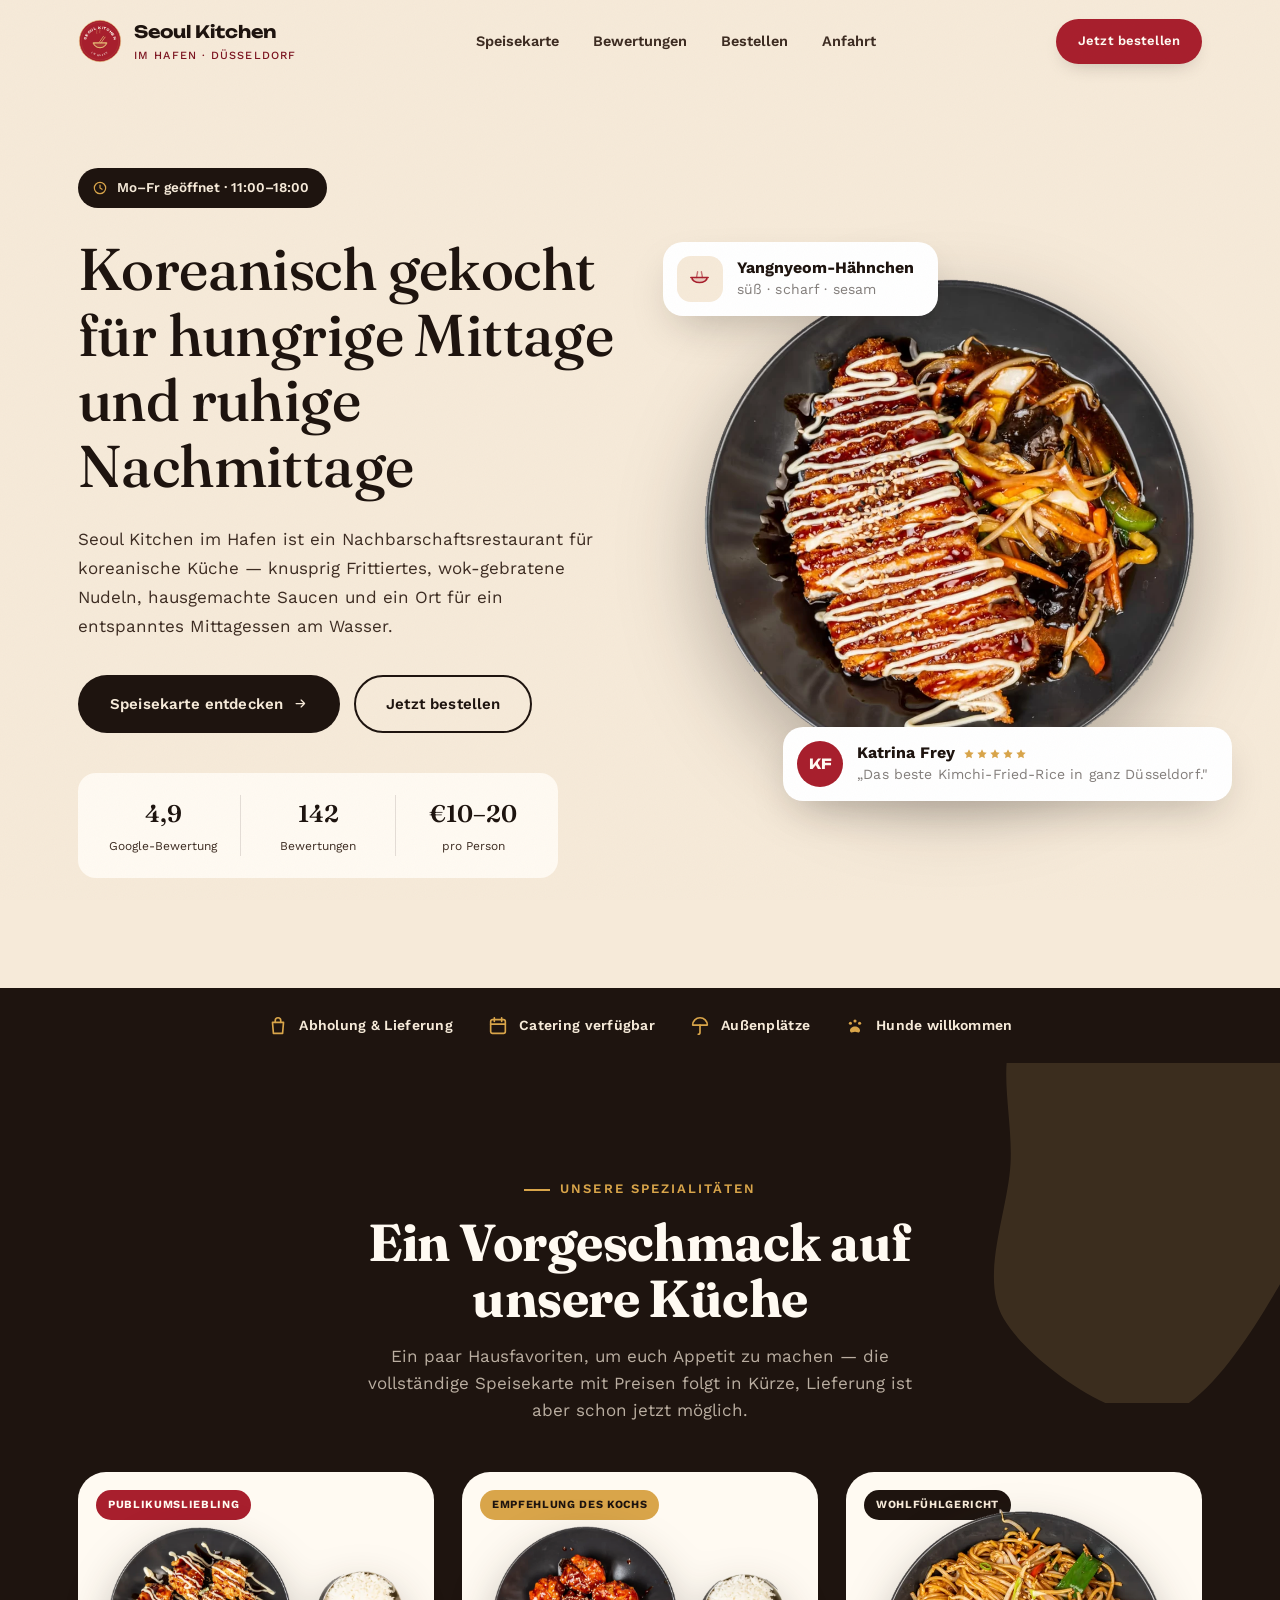
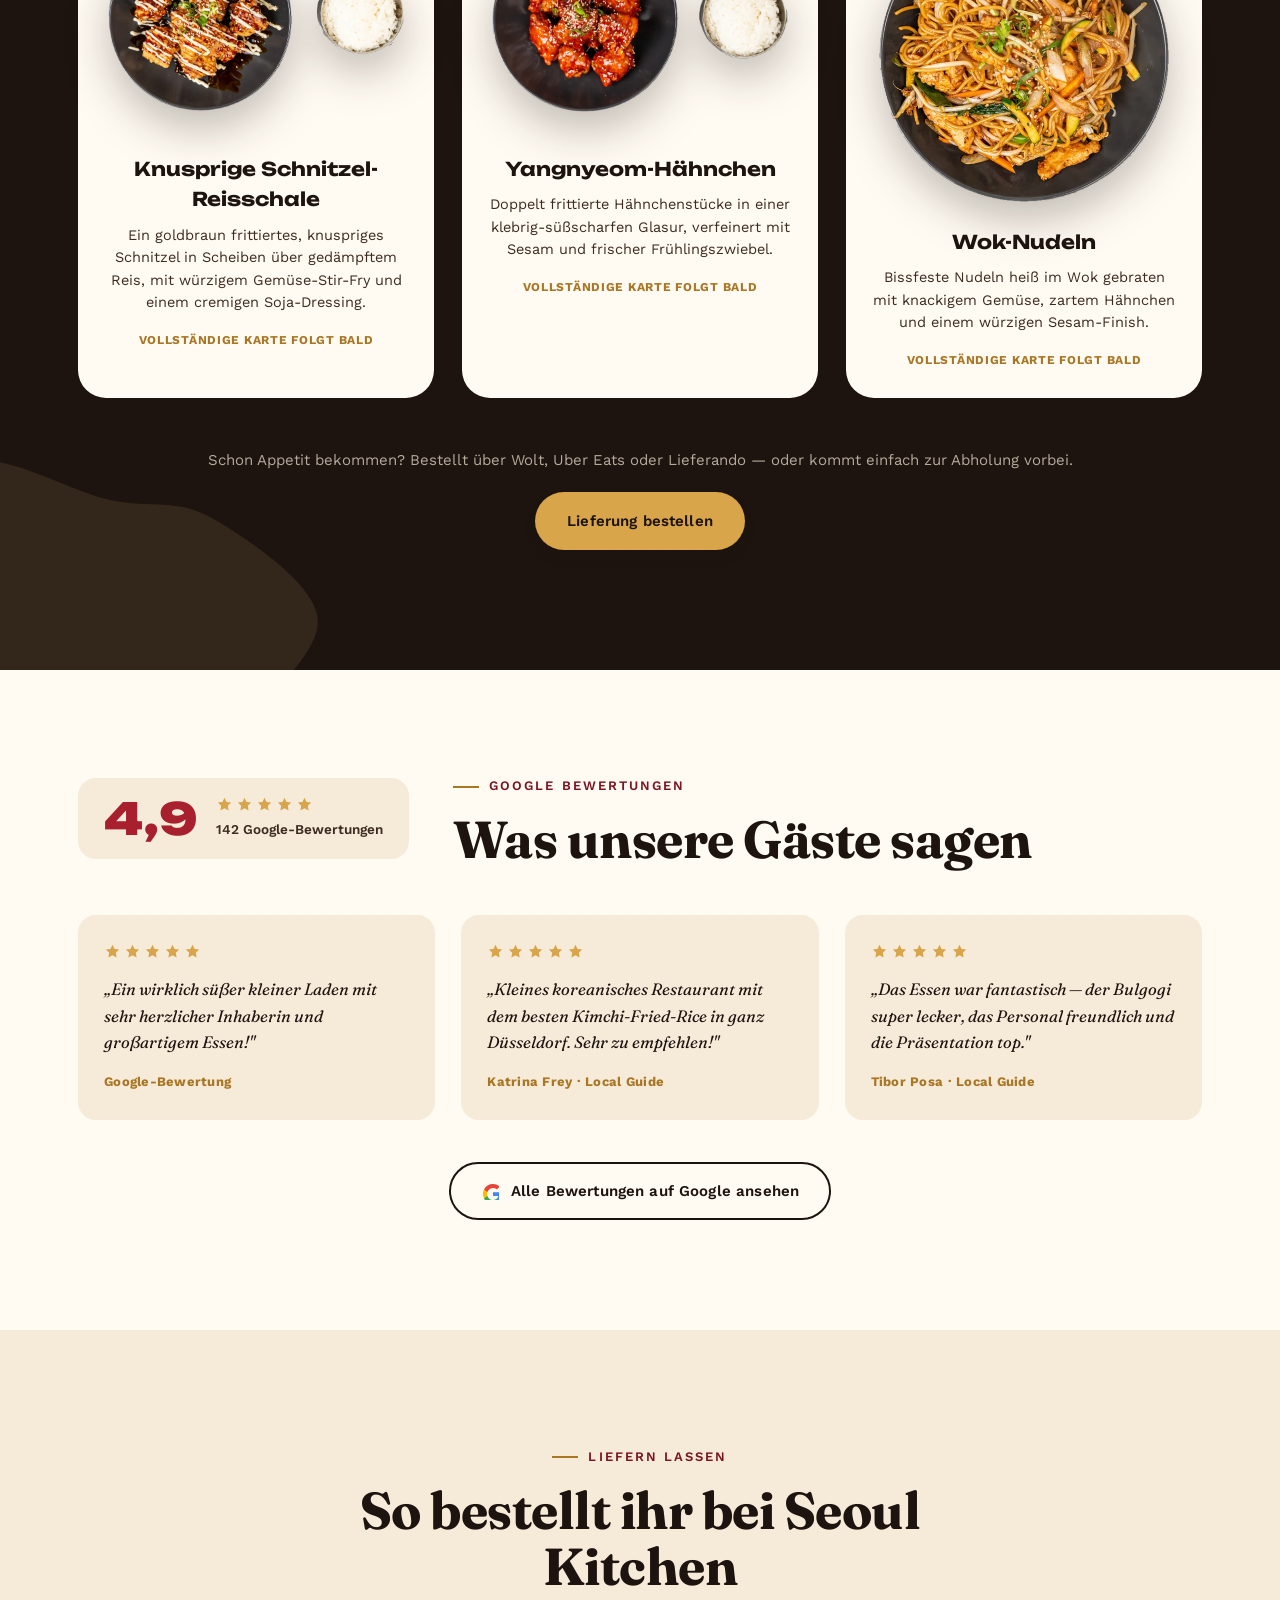
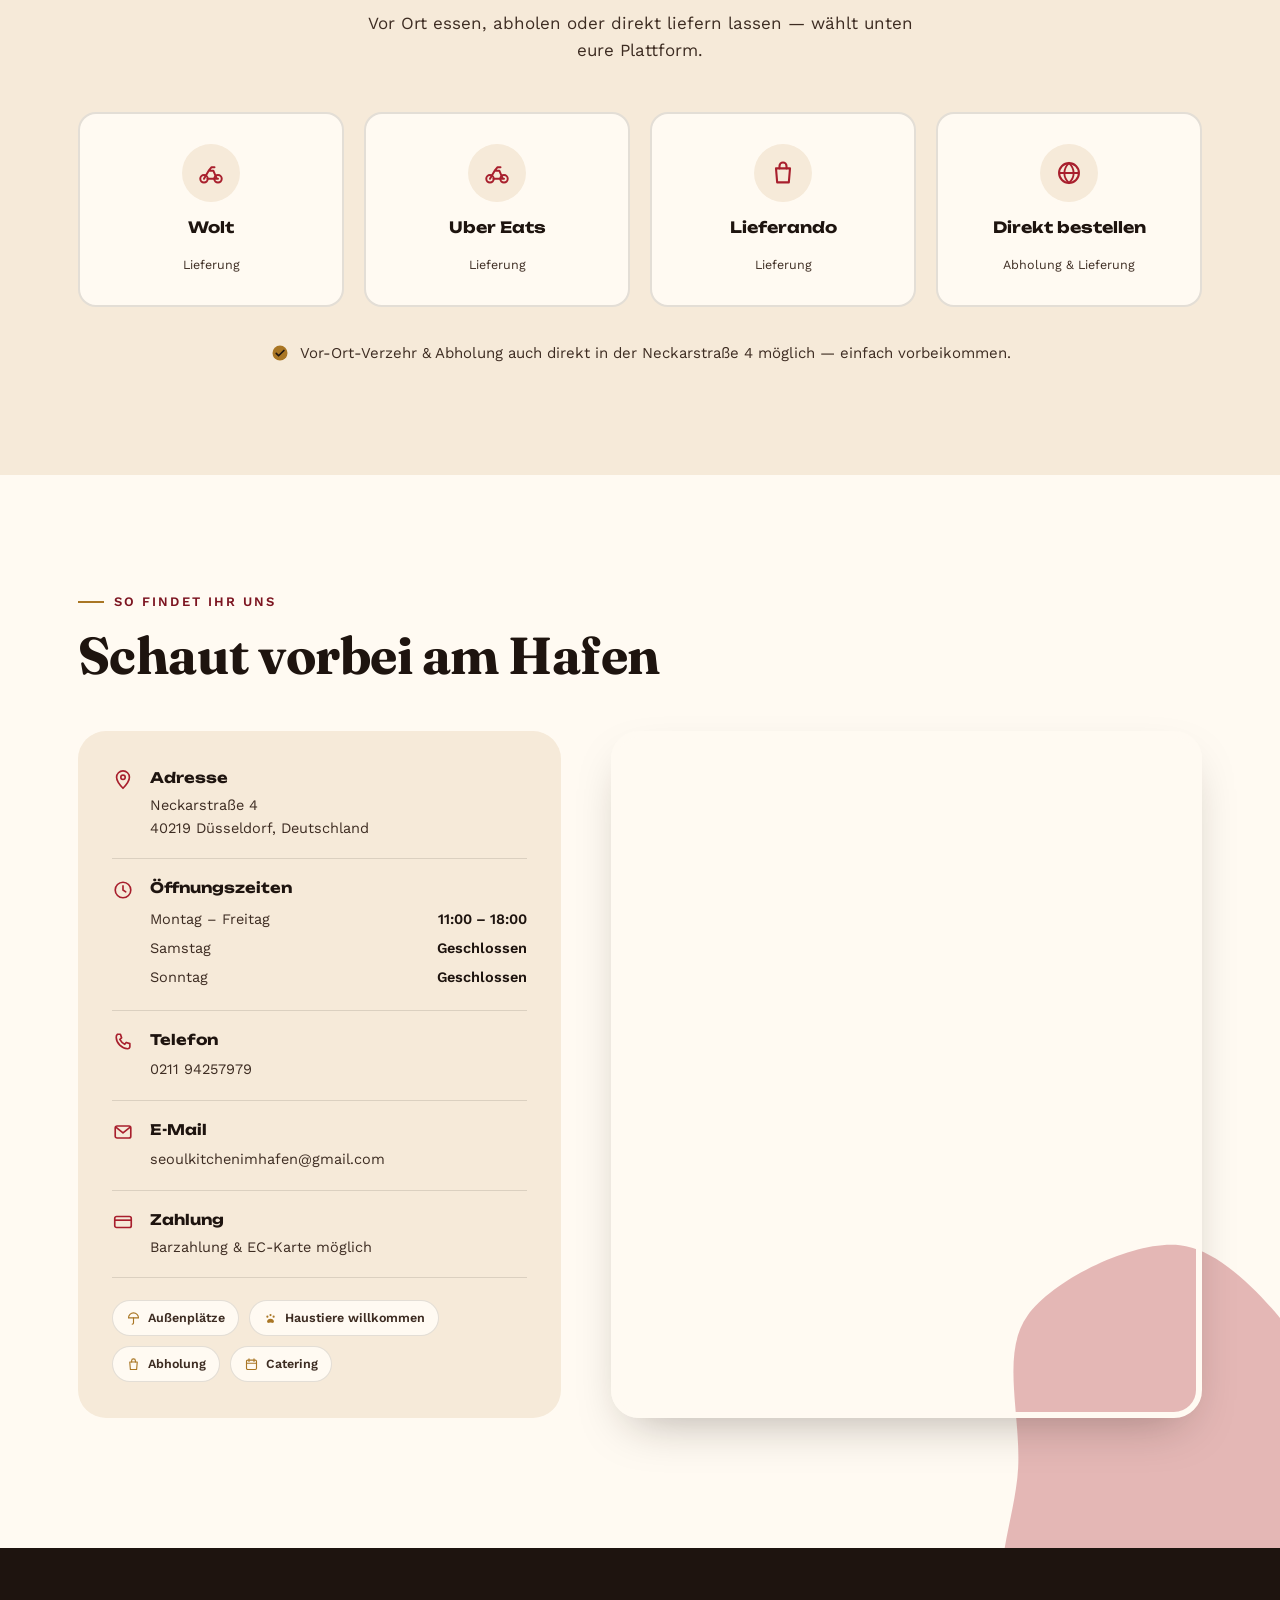
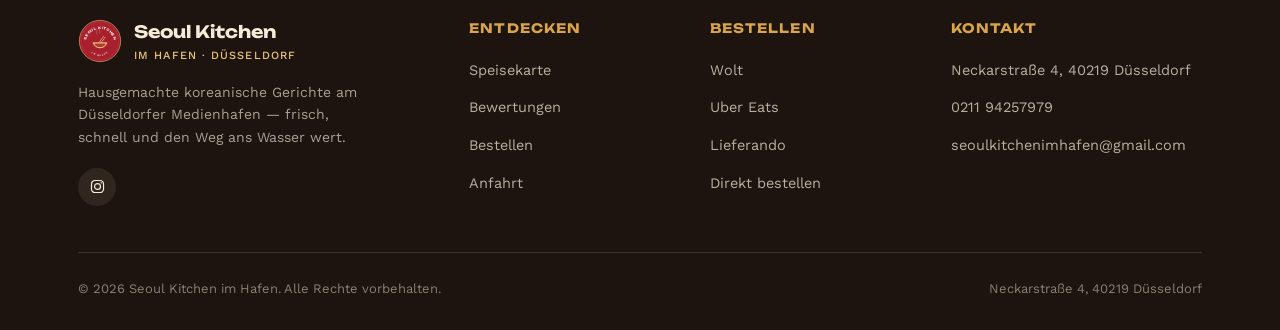
==== index.html @ c0b0f1d9 "Remove "Unsere Geschichte" story section from homepage Also drops the now-dead "Geschichte" nav link" ====
<!doctype html>
<html lang="de">
<head>
<meta charset="UTF-8">
<meta name="viewport" content="width=device-width, initial-scale=1.0">
<title>Seoul Kitchen im Hafen — Koreanische Küche im Düsseldorfer Medienhafen</title>
<meta name="description" content="Seoul Kitchen im Hafen — hausgemachte koreanische Gerichte, wok-gebratene Nudeln und knusprige Favoriten, direkt am Wasser im Düsseldorfer Medienhafen. Jetzt Lieferung bestellen oder vorbeikommen in die Neckarstraße 4.">

<link rel="preconnect" href="https://fonts.googleapis.com">
<link rel="preconnect" href="https://fonts.gstatic.com" crossorigin>
<link href="https://fonts.googleapis.com/css2?family=Unbounded:wght@500;700;900&family=Fraunces:opsz,wght@9..144,500;9..144,600;9..144,700&family=Work+Sans:wght@400;500;600;700&display=swap" rel="stylesheet">
<link rel="stylesheet" href="styles.css">

<link rel="icon" href="data:image/svg+xml,%3Csvg xmlns='http://www.w3.org/2000/svg' viewBox='0 0 400 400'%3E%3Ccircle cx='200' cy='200' r='190' fill='%23a81f2d'/%3E%3Cpath d='M-58 4A58 42 0 0 0 58 4Z' fill='%23e9c67b' fill-opacity='.5' transform='translate(200 220)'/%3E%3Cpath d='M-63 4H63M-58 4A58 42 0 0 0 58 4' transform='translate(200 220)' stroke='%23e9c67b' stroke-width='9' fill='none'/%3E%3C/svg%3E">
</head>
<body>

<div class="grain-overlay"></div>

<!-- ============ SVG DEFS (icons reused across the page) ============ -->
<svg width="0" height="0" style="position:absolute" aria-hidden="true">
  <defs>
    <!-- logo badge -->
    <g id="icon-bag"><path d="M6 8h12l-1 12H7L6 8Z" stroke="currentColor" stroke-width="1.8" fill="none" stroke-linejoin="round"/><path d="M9 8V6a3 3 0 0 1 6 0v2" stroke="currentColor" stroke-width="1.8" fill="none" stroke-linecap="round"/></g>
    <g id="icon-calendar"><rect x="4" y="5" width="16" height="15" rx="2" stroke="currentColor" stroke-width="1.8" fill="none"/><path d="M4 10h16M8 3v4M16 3v4" stroke="currentColor" stroke-width="1.8" stroke-linecap="round"/></g>
    <g id="icon-umbrella"><path d="M4 11a8 8 0 0 1 16 0H4Z" stroke="currentColor" stroke-width="1.8" fill="none" stroke-linejoin="round"/><path d="M12 11v8a2 2 0 0 1-2 2" stroke="currentColor" stroke-width="1.8" fill="none" stroke-linecap="round"/></g>
    <g id="icon-paw"><circle cx="7" cy="9" r="1.7" fill="currentColor"/><circle cx="12" cy="6.5" r="1.7" fill="currentColor"/><circle cx="17" cy="9" r="1.7" fill="currentColor"/><path d="M12 12.5c3 0 5.5 2 5.5 4.3 0 1.7-1.5 2.7-3.2 2.1a5 5 0 0 0-4.6 0c-1.7.6-3.2-.4-3.2-2.1 0-2.3 2.5-4.3 5.5-4.3Z" fill="currentColor"/></g>
    <g id="icon-clock"><circle cx="12" cy="12" r="8.5" stroke="currentColor" stroke-width="1.8" fill="none"/><path d="M12 7.5V12l3 2" stroke="currentColor" stroke-width="1.8" fill="none" stroke-linecap="round"/></g>
    <g id="icon-pin"><path d="M12 21s7-7.2 7-12a7 7 0 1 0-14 0c0 4.8 7 12 7 12Z" stroke="currentColor" stroke-width="1.8" fill="none" stroke-linejoin="round"/><circle cx="12" cy="9" r="2.4" stroke="currentColor" stroke-width="1.8" fill="none"/></g>
    <g id="icon-phone"><path d="M6 3.5h3.2l1.3 4-2 1.6a13 13 0 0 0 5.4 5.4l1.6-2 4 1.3V17c0 1.4-1.1 2.5-2.5 2.4C10.5 19 4.9 13.4 4.6 7 4.5 5.6 4.6 4.5 6 3.5Z" stroke="currentColor" stroke-width="1.8" fill="none" stroke-linejoin="round"/></g>
    <g id="icon-mail"><rect x="3.5" y="5.5" width="17" height="13" rx="2" stroke="currentColor" stroke-width="1.8" fill="none"/><path d="m4.5 7 7.5 6 7.5-6" stroke="currentColor" stroke-width="1.8" fill="none" stroke-linecap="round" stroke-linejoin="round"/></g>
    <g id="icon-card"><rect x="3" y="6" width="18" height="12" rx="2" stroke="currentColor" stroke-width="1.8" fill="none"/><path d="M3 10h18" stroke="currentColor" stroke-width="1.8"/></g>
    <g id="icon-info"><circle cx="12" cy="12" r="8.5" stroke="currentColor" stroke-width="1.8" fill="none"/><path d="M12 11v5.5" stroke="currentColor" stroke-width="1.8" stroke-linecap="round"/><circle cx="12" cy="8" r="1" fill="currentColor"/></g>
    <g id="icon-bike"><circle cx="6" cy="17" r="3.2" stroke="currentColor" stroke-width="1.7" fill="none"/><circle cx="18" cy="17" r="3.2" stroke="currentColor" stroke-width="1.7" fill="none"/><path d="M6 17l4-7h4l3 7M10 10l2.5-3H15M9 17h9" stroke="currentColor" stroke-width="1.7" fill="none" stroke-linecap="round" stroke-linejoin="round"/></g>
    <g id="icon-globe"><circle cx="12" cy="12" r="8.5" stroke="currentColor" stroke-width="1.8" fill="none"/><path d="M3.5 12h17M12 3.5c2.6 2.4 4 5.3 4 8.5s-1.4 6.1-4 8.5c-2.6-2.4-4-5.3-4-8.5s1.4-6.1 4-8.5Z" stroke="currentColor" stroke-width="1.6" fill="none"/></g>
    <g id="icon-check"><circle cx="12" cy="12" r="9" fill="currentColor"/><path d="m7.5 12.5 2.8 2.8L16.7 9" stroke="var(--ink)" stroke-width="2" fill="none" stroke-linecap="round" stroke-linejoin="round"/></g>
    <g id="icon-insta"><rect x="3.5" y="3.5" width="17" height="17" rx="5" stroke="currentColor" stroke-width="1.7" fill="none"/><circle cx="12" cy="12" r="4.2" stroke="currentColor" stroke-width="1.7" fill="none"/><circle cx="17.3" cy="6.7" r="1.1" fill="currentColor"/></g>
    <g id="icon-star"><path d="M12 2.5l2.9 5.9 6.5.9-4.7 4.6 1.1 6.5L12 17.3l-5.8 3.1 1.1-6.5-4.7-4.6 6.5-.9L12 2.5Z" fill="currentColor"/></g>
    <g id="icon-bowl2"><path d="M4 11a8 5.2 0 0 0 16 0Z" fill="currentColor" fill-opacity="0.15"/><path d="M3 11h18M4 11a8 5.2 0 0 0 16 0" stroke="currentColor" stroke-width="1.7" fill="none" stroke-linecap="round"/><path d="M9 11c0-2.5 1-4.5 1-6M15 11c0-2.5-1-4.5-1-6" stroke="currentColor" stroke-width="1.5" fill="none" stroke-linecap="round" opacity="0.6"/></g>
    <g id="icon-arrow"><path d="M5 12h13.5M13 6.5 18.5 12 13 17.5" stroke="currentColor" stroke-width="2" fill="none" stroke-linecap="round" stroke-linejoin="round"/></g>
    <g id="icon-google"><path d="M21.6 12.23c0-.71-.06-1.4-.18-2.05H12v3.88h5.4a4.62 4.62 0 0 1-2 3.03v2.5h3.24c1.9-1.75 2.96-4.33 2.96-7.36Z" fill="#4285F4"/><path d="M12 22c2.7 0 4.97-.9 6.63-2.42l-3.24-2.5c-.9.6-2.05.96-3.39.96-2.6 0-4.8-1.76-5.6-4.12H3.05v2.58A10 10 0 0 0 12 22Z" fill="#34A853"/><path d="M6.4 13.92a5.99 5.99 0 0 1 0-3.84V7.5H3.05a10 10 0 0 0 0 9l3.35-2.58Z" fill="#FBBC05"/><path d="M12 5.98c1.47 0 2.79.5 3.83 1.5l2.87-2.87A9.6 9.6 0 0 0 12 2a10 10 0 0 0-8.95 5.5l3.35 2.58c.8-2.36 3-4.1 5.6-4.1Z" fill="#EA4335"/></g>

    <!-- logo badge, reused for nav / hero sticker / footer -->
    <g id="logo-badge">
      <path id="arcTop" d="M 70,220 A 130,130 0 0 1 330,220" fill="none"/>
      <path id="arcBottom" d="M 80,255 A 130,130 0 0 0 320,255" fill="none"/>
      <circle cx="200" cy="200" r="188" fill="var(--crimson, #a81f2d)"/>
      <circle cx="200" cy="200" r="188" fill="none" stroke="var(--gold,#d9a54a)" stroke-width="5"/>
      <circle cx="200" cy="200" r="170" fill="none" stroke="var(--gold,#d9a54a)" stroke-width="1.5" opacity="0.55"/>
      <text font-family="'Unbounded', sans-serif" font-weight="700" font-size="30" letter-spacing="3" fill="#f7ece0">
        <textPath href="#arcTop" startOffset="50%" text-anchor="middle">SEOUL KITCHEN</textPath>
      </text>
      <g stroke="var(--gold,#d9a54a)" stroke-width="4" fill="none" stroke-linecap="round" opacity="0.7">
        <path d="M 170,132 C 162,120 178,112 170,100" />
        <path d="M 198,127 C 190,115 206,107 198,95" />
      </g>
      <g transform="translate(200,215)" stroke="var(--gold,#d9a54a)" stroke-width="6.5" fill="none" stroke-linecap="round" stroke-linejoin="round">
        <path d="M -58,4 A 58,42 0 0 0 58,4 Z" fill="var(--gold,#d9a54a)" fill-opacity="0.14"/>
        <path d="M -63,4 L 63,4" />
        <path d="M -58,4 A 58,42 0 0 0 58,4" />
        <path d="M -5,-6 L 32,-58" />
        <path d="M 9,2 L 46,-50" />
      </g>
      <text font-family="'Fraunces', serif" font-weight="600" font-size="22" letter-spacing="6" fill="#f7ece0">
        <textPath href="#arcBottom" startOffset="50%" text-anchor="middle">IM HAFEN</textPath>
      </text>
    </g>

    <!-- organic blob shapes -->
    <path id="blob-3" d="M 186.0,115.0 C 186.6,133.6 184.5,152.5 172.7,172.7 C 160.9,192.9 137.1,233.2 115.0,236.1 C 92.9,238.9 52.2,210.0 40.2,189.8 C 28.3,169.6 42.2,138.7 43.4,115.0 C 44.6,91.3 35.7,64.0 47.6,47.6 C 59.5,31.2 94.8,14.2 115.0,16.5 C 135.2,18.7 157.0,44.7 168.9,61.1 C 180.7,77.6 185.4,96.4 186.0,115.0 Z"/>
    <path id="blob-27" d="M 228.8,115.0 C 229.8,134.6 195.5,164.2 176.5,176.5 C 157.5,188.7 135.6,188.4 115.0,188.5 C 94.4,188.6 74.7,189.2 53.0,177.0 C 31.3,164.7 -11.3,139.5 -15.2,115.0 C -19.0,90.5 8.3,40.9 30.0,30.0 C 51.6,19.0 91.5,44.4 115.0,49.3 C 138.5,54.2 151.8,48.2 170.8,59.2 C 189.8,70.1 227.9,95.4 228.8,115.0 Z"/>
    <path id="blob-7" d="M 223.8,115.0 C 224.4,144.5 223.5,185.5 205.4,205.4 C 187.2,225.3 139.6,239.8 115.0,234.3 C 90.4,228.8 72.2,192.0 57.9,172.1 C 43.6,152.2 34.3,139.4 29.0,115.0 C 23.6,90.6 11.5,36.7 25.8,25.8 C 40.1,14.9 85.7,49.2 115.0,49.6 C 144.3,50.1 183.5,17.5 201.6,28.4 C 219.7,39.3 223.1,85.5 223.8,115.0 Z"/>
  </defs>
</svg>

<!-- ============ NAV ============ -->
<header class="nav">
  <div class="container">
    <a href="#top" class="brand">
      <svg viewBox="0 0 400 400" style="--crimson:#a81f2d; --gold:#e9c67b;"><use href="#logo-badge"/></svg>
      <span>Seoul Kitchen<span class="brand-sub">im Hafen · Düsseldorf</span></span>
    </a>
    <nav class="nav-links">
      <a href="#menu">Speisekarte</a>
      <a href="#bewertungen">Bewertungen</a>
      <a href="#order">Bestellen</a>
      <a href="#visit">Anfahrt</a>
    </nav>
    <div class="nav-actions">
      <a href="#order" class="btn btn-primary btn-sm">Jetzt bestellen</a>
      <button class="nav-toggle" aria-label="Menü öffnen"><span></span></button>
    </div>
  </div>
</header>

<main id="top">

  <!-- ============ HERO ============ -->
  <section class="hero">
    <div class="container hero-grid">
      <div class="hero-copy" data-reveal>
        <span class="hero-pill"><svg viewBox="0 0 24 24"><use href="#icon-clock"/></svg>Mo–Fr geöffnet · 11:00–18:00</span>
        <h1 class="hero-heading">Koreanisch gekocht<br>für hungrige Mittage<br>und ruhige Nachmittage</h1>
        <p class="hero-desc">Seoul Kitchen im Hafen ist ein Nachbarschaftsrestaurant für koreanische Küche — knusprig Frittiertes, wok-gebratene Nudeln, hausgemachte Saucen und ein Ort für ein entspanntes Mittagessen am Wasser.</p>
        <div class="hero-ctas">
          <a href="#menu" class="btn btn-ink">Speisekarte entdecken <svg viewBox="0 0 24 24"><use href="#icon-arrow"/></svg></a>
          <a href="#order" class="btn btn-outline">Jetzt bestellen</a>
        </div>
        <div class="hero-stats">
          <div class="hero-stat"><span class="hero-stat-num">4,9</span><span class="hero-stat-label">Google-Bewertung</span></div>
          <div class="hero-stat"><span class="hero-stat-num">142</span><span class="hero-stat-label">Bewertungen</span></div>
          <div class="hero-stat"><span class="hero-stat-num">€10–20</span><span class="hero-stat-label">pro Person</span></div>
        </div>
      </div>

      <div class="hero-visual" data-reveal>
        <div class="hero-chip hero-chip-top">
          <div class="hero-chip-icon"><svg viewBox="0 0 24 24"><use href="#icon-bowl2"/></svg></div>
          <div class="hero-chip-body">
            <h5>Yangnyeom-Hähnchen</h5>
            <span class="hero-chip-sub">süß · scharf · sesam</span>
          </div>
        </div>

        <div class="hero-photo-frame">
          <img class="hero-plate-img" src="assets/hero-plate-cutout.webp" alt="Knuspriges Schnitzel mit Gemüse-Stir-Fry, frisch zubereitet bei Seoul Kitchen im Hafen">
        </div>

        <div class="hero-chip hero-chip-bottom">
          <div class="hero-chip-avatar">KF</div>
          <div class="hero-chip-body">
            <h5>Katrina Frey <span class="hero-chip-stars" aria-hidden="true"><svg viewBox="0 0 24 24"><use href="#icon-star"/></svg><svg viewBox="0 0 24 24"><use href="#icon-star"/></svg><svg viewBox="0 0 24 24"><use href="#icon-star"/></svg><svg viewBox="0 0 24 24"><use href="#icon-star"/></svg><svg viewBox="0 0 24 24"><use href="#icon-star"/></svg></span></h5>
            <span class="hero-chip-sub">„Das beste Kimchi-Fried-Rice in ganz Düsseldorf."</span>
          </div>
        </div>
      </div>
    </div>
  </section>

  <!-- ============ FEATURE STRIP ============ -->
  <section class="feature-strip" data-reveal>
    <div class="container">
      <ul>
        <li><svg viewBox="0 0 24 24"><use href="#icon-bag"/></svg>Abholung &amp; Lieferung</li>
        <li><svg viewBox="0 0 24 24"><use href="#icon-calendar"/></svg>Catering verfügbar</li>
        <li><svg viewBox="0 0 24 24"><use href="#icon-umbrella"/></svg>Außenplätze</li>
        <li><svg viewBox="0 0 24 24"><use href="#icon-paw"/></svg>Hunde willkommen</li>
      </ul>
    </div>
  </section>

  <!-- ============ MENU HIGHLIGHTS ============ -->
  <section class="menu" id="menu">
    <svg class="blob blob-d" viewBox="0 0 230 230"><use href="#blob-3" fill="#e9c67b"/></svg>
    <svg class="blob blob-e" viewBox="0 0 230 230"><use href="#blob-27" fill="#e9c67b"/></svg>
    <div class="container">
      <div class="section-head centered" data-reveal>
        <div class="eyebrow" style="justify-content:center;">Unsere Spezialitäten</div>
        <h2>Ein Vorgeschmack auf unsere Küche</h2>
        <p style="margin-left:auto; margin-right:auto;">Ein paar Hausfavoriten, um euch Appetit zu machen — die vollständige Speisekarte mit Preisen folgt in Kürze, Lieferung ist aber schon jetzt möglich.</p>
      </div>

      <div class="menu-grid" data-reveal>
        <article class="menu-card">
          <span class="tag">Publikumsliebling</span>
          <div class="plate-wrap"><img src="assets/chicken-sauce-cutout.webp" alt="Knusprige Schnitzel-Reisschale mit gebratenem Gemüse und cremigem Dressing"></div>
          <h3>Knusprige Schnitzel-Reisschale</h3>
          <p>Ein goldbraun frittiertes, knuspriges Schnitzel in Scheiben über gedämpftem Reis, mit würzigem Gemüse-Stir-Fry und einem cremigen Soja-Dressing.</p>
          <span class="price-note">Vollständige Karte folgt bald</span>
        </article>

        <article class="menu-card">
          <span class="tag">Empfehlung des Kochs</span>
          <div class="plate-wrap"><img src="assets/chicken-cutout.webp" alt="Süß-scharf glasierte koreanische Hähnchenstücke mit Sesam und Frühlingszwiebel"></div>
          <h3>Yangnyeom-Hähnchen</h3>
          <p>Doppelt frittierte Hähnchenstücke in einer klebrig-süßscharfen Glasur, verfeinert mit Sesam und frischer Frühlingszwiebel.</p>
          <span class="price-note">Vollständige Karte folgt bald</span>
        </article>

        <article class="menu-card">
          <span class="tag">Wohlfühlgericht</span>
          <div class="plate-wrap"><img src="assets/noodles-cutout.webp" alt="Wok-gebratene Nudeln mit Gemüse, Hähnchen und Sesam"></div>
          <h3>Wok-Nudeln</h3>
          <p>Bissfeste Nudeln heiß im Wok gebraten mit knackigem Gemüse, zartem Hähnchen und einem würzigen Sesam-Finish.</p>
          <span class="price-note">Vollständige Karte folgt bald</span>
        </article>
      </div>

      <div class="menu-foot" data-reveal>
        <p>Schon Appetit bekommen? Bestellt über Wolt, Uber Eats oder Lieferando — oder kommt einfach zur Abholung vorbei.</p>
        <a href="#order" class="btn btn-gold">Lieferung bestellen</a>
      </div>
    </div>
  </section>

  <!-- ============ GOOGLE BEWERTUNGEN ============ -->
  <section class="reviews" id="bewertungen">
    <div class="container">
      <div class="reviews-head" data-reveal>
        <div class="reviews-score">
          <span class="reviews-number">4,9</span>
          <div class="reviews-score-meta">
            <div class="reviews-stars" aria-hidden="true">
              <svg viewBox="0 0 24 24"><use href="#icon-star"/></svg><svg viewBox="0 0 24 24"><use href="#icon-star"/></svg><svg viewBox="0 0 24 24"><use href="#icon-star"/></svg><svg viewBox="0 0 24 24"><use href="#icon-star"/></svg><svg viewBox="0 0 24 24"><use href="#icon-star"/></svg>
            </div>
            <span>142 Google-Bewertungen</span>
          </div>
        </div>
        <div class="section-head" style="margin-bottom:0;">
          <div class="eyebrow">Google Bewertungen</div>
          <h2>Was unsere Gäste sagen</h2>
        </div>
      </div>

      <div class="reviews-grid" data-reveal>
        <article class="review-card">
          <div class="reviews-stars" aria-hidden="true">
            <svg viewBox="0 0 24 24"><use href="#icon-star"/></svg><svg viewBox="0 0 24 24"><use href="#icon-star"/></svg><svg viewBox="0 0 24 24"><use href="#icon-star"/></svg><svg viewBox="0 0 24 24"><use href="#icon-star"/></svg><svg viewBox="0 0 24 24"><use href="#icon-star"/></svg>
          </div>
          <p>„Ein wirklich süßer kleiner Laden mit sehr herzlicher Inhaberin und großartigem Essen!"</p>
          <span class="review-author">Google-Bewertung</span>
        </article>

        <article class="review-card">
          <div class="reviews-stars" aria-hidden="true">
            <svg viewBox="0 0 24 24"><use href="#icon-star"/></svg><svg viewBox="0 0 24 24"><use href="#icon-star"/></svg><svg viewBox="0 0 24 24"><use href="#icon-star"/></svg><svg viewBox="0 0 24 24"><use href="#icon-star"/></svg><svg viewBox="0 0 24 24"><use href="#icon-star"/></svg>
          </div>
          <p>„Kleines koreanisches Restaurant mit dem besten Kimchi-Fried-Rice in ganz Düsseldorf. Sehr zu empfehlen!"</p>
          <span class="review-author">Katrina Frey · Local Guide</span>
        </article>

        <article class="review-card">
          <div class="reviews-stars" aria-hidden="true">
            <svg viewBox="0 0 24 24"><use href="#icon-star"/></svg><svg viewBox="0 0 24 24"><use href="#icon-star"/></svg><svg viewBox="0 0 24 24"><use href="#icon-star"/></svg><svg viewBox="0 0 24 24"><use href="#icon-star"/></svg><svg viewBox="0 0 24 24"><use href="#icon-star"/></svg>
          </div>
          <p>„Das Essen war fantastisch — der Bulgogi super lecker, das Personal freundlich und die Präsentation top."</p>
          <span class="review-author">Tibor Posa · Local Guide</span>
        </article>
      </div>

      <div class="reviews-foot" data-reveal>
        <a href="https://www.google.com/maps/search/?api=1&query=Seoul+Kitchen+im+Hafen+Neckarstra%C3%9Fe+4+D%C3%BCsseldorf" target="_blank" rel="noopener" class="btn btn-outline">
          <svg style="width:18px;height:18px;"><use href="#icon-google"/></svg>
          Alle Bewertungen auf Google ansehen
        </a>
      </div>
    </div>
  </section>

  <!-- ============ ORDER ============ -->
  <section class="order" id="order">
    <div class="container">
      <div class="section-head centered" data-reveal>
        <div class="eyebrow" style="justify-content:center;">Liefern lassen</div>
        <h2>So bestellt ihr bei Seoul Kitchen</h2>
        <p style="margin-left:auto; margin-right:auto;">Vor Ort essen, abholen oder direkt liefern lassen — wählt unten eure Plattform.</p>
      </div>

      <div class="order-grid" data-reveal>
        <a class="order-card" href="https://wolt.com/en/deu/dusseldorf/restaurant/seoul-kitchen-neckarstrasse?srsltid=AfmBOooCRmc80H0mNJdryHwr1PW15DmDsGkSPhAyktWx3p9UtdB1E4yQ" target="_blank" rel="noopener">
          <div class="icon-wrap"><svg viewBox="0 0 24 24"><use href="#icon-bike"/></svg></div>
          <h4>Wolt</h4>
          <span>Lieferung</span>
        </a>
        <a class="order-card" href="https://www.ubereats.com/de-en/store/seoul-kitchen-im-medienhafen/Em-YU3mrXCmFtOS9ZdHRyA?srsltid=AfmBOooQ-R_CGeqImIwzBNKBwVt7LoH9Y2u2TPbvu3luBzCDB6OTpp7V" target="_blank" rel="noopener">
          <div class="icon-wrap"><svg viewBox="0 0 24 24"><use href="#icon-bike"/></svg></div>
          <h4>Uber Eats</h4>
          <span>Lieferung</span>
        </a>
        <a class="order-card" href="https://www.seoulkitchenimhafendusseldorf.de/" target="_blank" rel="noopener">
          <div class="icon-wrap"><svg viewBox="0 0 24 24"><use href="#icon-bag"/></svg></div>
          <h4>Lieferando</h4>
          <span>Lieferung</span>
        </a>
        <a class="order-card" href="https://seoul-kitchen-im-hafen-dusseldorf.order.app.hd.digital/menus" target="_blank" rel="noopener">
          <div class="icon-wrap"><svg viewBox="0 0 24 24"><use href="#icon-globe"/></svg></div>
          <h4>Direkt bestellen</h4>
          <span>Abholung &amp; Lieferung</span>
        </a>
      </div>

      <p class="order-note"><svg viewBox="0 0 24 24"><use href="#icon-check"/></svg>Vor-Ort-Verzehr &amp; Abholung auch direkt in der Neckarstraße 4 möglich — einfach vorbeikommen.</p>
    </div>
  </section>

  <!-- ============ VISIT ============ -->
  <section class="visit" id="visit">
    <svg class="blob blob-f" viewBox="0 0 230 230"><use href="#blob-3" fill="#a81f2d"/></svg>
    <div class="container">
      <div class="section-head" data-reveal>
        <div class="eyebrow">So findet ihr uns</div>
        <h2>Schaut vorbei am Hafen</h2>
      </div>

      <div class="visit-grid">
        <div class="visit-card" data-reveal>
          <div class="visit-row">
            <svg viewBox="0 0 24 24"><use href="#icon-pin"/></svg>
            <div><h4>Adresse</h4><p>Neckarstraße 4<br>40219 Düsseldorf, Deutschland</p></div>
          </div>
          <div class="visit-row">
            <svg viewBox="0 0 24 24"><use href="#icon-clock"/></svg>
            <div style="flex:1;">
              <h4>Öffnungszeiten</h4>
              <table class="hours-table">
                <tr><td>Montag – Freitag</td><td>11:00 – 18:00</td></tr>
                <tr><td>Samstag</td><td>Geschlossen</td></tr>
                <tr><td>Sonntag</td><td>Geschlossen</td></tr>
              </table>
            </div>
          </div>
          <div class="visit-row">
            <svg viewBox="0 0 24 24"><use href="#icon-phone"/></svg>
            <div><h4>Telefon</h4><a href="tel:+492119425797">0211 94257979</a></div>
          </div>
          <div class="visit-row">
            <svg viewBox="0 0 24 24"><use href="#icon-mail"/></svg>
            <div><h4>E-Mail</h4><a href="mailto:seoulkitchenimhafen@gmail.com">seoulkitchenimhafen@gmail.com</a></div>
          </div>
          <div class="visit-row">
            <svg viewBox="0 0 24 24"><use href="#icon-card"/></svg>
            <div><h4>Zahlung</h4><p>Barzahlung &amp; EC-Karte möglich</p></div>
          </div>

          <div class="badge-row">
            <span class="mini-badge"><svg viewBox="0 0 24 24"><use href="#icon-umbrella"/></svg>Außenplätze</span>
            <span class="mini-badge"><svg viewBox="0 0 24 24"><use href="#icon-paw"/></svg>Haustiere willkommen</span>
            <span class="mini-badge"><svg viewBox="0 0 24 24"><use href="#icon-bag"/></svg>Abholung</span>
            <span class="mini-badge"><svg viewBox="0 0 24 24"><use href="#icon-calendar"/></svg>Catering</span>
          </div>
        </div>

        <div class="map-wrap" data-reveal>
          <iframe
            src="https://www.google.com/maps?q=Neckarstra%C3%9Fe+4,+40219+D%C3%BCsseldorf,+Germany&output=embed"
            loading="lazy"
            referrerpolicy="no-referrer-when-downgrade"
            title="Standortkarte von Seoul Kitchen im Hafen">
          </iframe>
        </div>
      </div>
    </div>
  </section>

</main>

<!-- ============ FOOTER ============ -->
<footer class="site-footer">
  <div class="container">
    <div class="footer-grid">
      <div class="footer-brand">
        <a href="#top" class="brand">
          <svg viewBox="0 0 400 400" style="--crimson:#a81f2d; --gold:#e9c67b;"><use href="#logo-badge"/></svg>
          <span>Seoul Kitchen<span class="brand-sub" style="color:#e9c67b;">im Hafen · Düsseldorf</span></span>
        </a>
        <p>Hausgemachte koreanische Gerichte am Düsseldorfer Medienhafen — frisch, schnell und den Weg ans Wasser wert.</p>
        <div class="footer-social">
          <a href="https://www.instagram.com/seoulkitchenimhafen" target="_blank" rel="noopener" aria-label="Instagram"><svg viewBox="0 0 24 24"><use href="#icon-insta"/></svg></a>
        </div>
      </div>

      <div class="footer-col">
        <h5>Entdecken</h5>
        <ul>
          <li><a href="#menu">Speisekarte</a></li>
          <li><a href="#bewertungen">Bewertungen</a></li>
          <li><a href="#order">Bestellen</a></li>
          <li><a href="#visit">Anfahrt</a></li>
        </ul>
      </div>

      <div class="footer-col">
        <h5>Bestellen</h5>
        <ul>
          <li><a href="https://wolt.com/en/deu/dusseldorf/restaurant/seoul-kitchen-neckarstrasse?srsltid=AfmBOooCRmc80H0mNJdryHwr1PW15DmDsGkSPhAyktWx3p9UtdB1E4yQ" target="_blank" rel="noopener">Wolt</a></li>
          <li><a href="https://www.ubereats.com/de-en/store/seoul-kitchen-im-medienhafen/Em-YU3mrXCmFtOS9ZdHRyA?srsltid=AfmBOooQ-R_CGeqImIwzBNKBwVt7LoH9Y2u2TPbvu3luBzCDB6OTpp7V" target="_blank" rel="noopener">Uber Eats</a></li>
          <li><a href="https://www.seoulkitchenimhafendusseldorf.de/" target="_blank" rel="noopener">Lieferando</a></li>
          <li><a href="https://seoul-kitchen-im-hafen-dusseldorf.order.app.hd.digital/menus" target="_blank" rel="noopener">Direkt bestellen</a></li>
        </ul>
      </div>

      <div class="footer-col">
        <h5>Kontakt</h5>
        <ul>
          <li><span>Neckarstraße 4, 40219 Düsseldorf</span></li>
          <li><a href="tel:+492119425797">0211 94257979</a></li>
          <li><a href="mailto:seoulkitchenimhafen@gmail.com">seoulkitchenimhafen@gmail.com</a></li>
        </ul>
      </div>
    </div>

    <div class="footer-bottom">
      <span>© 2026 Seoul Kitchen im Hafen. Alle Rechte vorbehalten.</span>
      <span>Neckarstraße 4, 40219 Düsseldorf</span>
    </div>
  </div>
</footer>

<script src="script.js"></script>
</body>
</html>
---- styles.css ----
/* ============================================================
   Seoul Kitchen im Hafen — stylesheet
   ============================================================ */

:root{
  --ink:        #1e140f;
  --ink-soft:   #3d2c22;
  --crimson:    #a81f2d;
  --crimson-dk: #7c1420;
  --crimson-lt: #c8394a;
  --gold:       #d9a54a;
  --gold-dp:    #a97624;
  --cream:      #f6ead9;
  --paper:      #fffaf2;
  --line:       rgba(30,20,15,0.12);

  --font-display: 'Unbounded', sans-serif;
  --font-serif:   'Fraunces', serif;
  --font-body:    'Work Sans', sans-serif;

  --container: 1180px;
  --radius-lg: 28px;
  --radius-md: 18px;
  --radius-sm: 12px;

  --shadow-soft: 0 20px 50px -20px rgba(30,20,15,0.35);
  --shadow-tight: 0 8px 20px -10px rgba(30,20,15,0.3);
}

*, *::before, *::after{ box-sizing: border-box; }
html{ scroll-behavior: smooth; scroll-padding-top: 90px; }
body{
  margin: 0;
  background: var(--cream);
  color: var(--ink);
  font-family: var(--font-body);
  font-size: 16px;
  line-height: 1.6;
  -webkit-font-smoothing: antialiased;
  overflow-x: hidden;
}
img{ max-width: 100%; display: block; }
a{ color: inherit; text-decoration: none; }
ul{ list-style: none; margin: 0; padding: 0; }
h1,h2,h3,h4,h5{ margin: 0; font-weight: 700; }
p{ margin: 0; }
section{ position: relative; }
.container{
  width: 100%;
  max-width: var(--container);
  margin: 0 auto;
  padding: 0 28px;
}

.eyebrow{
  display: inline-flex;
  align-items: center;
  gap: 10px;
  font-family: var(--font-body);
  font-weight: 600;
  font-size: 13px;
  letter-spacing: 0.16em;
  text-transform: uppercase;
  color: var(--crimson-dk);
}
.eyebrow::before{
  content: "";
  width: 26px; height: 2px;
  background: var(--gold-dp);
  display: inline-block;
}

.section-head{
  max-width: 640px;
  margin-bottom: 48px;
}
.section-head h2{
  font-family: var(--font-serif);
  font-size: clamp(32px, 4.4vw, 52px);
  line-height: 1.08;
  color: var(--ink);
  margin-top: 14px;
  letter-spacing: -0.01em;
}
.section-head p{
  margin-top: 16px;
  font-size: 17px;
  color: var(--ink-soft);
  max-width: 52ch;
}
.section-head.centered{
  margin-left: auto;
  margin-right: auto;
  text-align: center;
}

/* ---------- Buttons ---------- */
.btn{
  display: inline-flex;
  align-items: center;
  justify-content: center;
  gap: 10px;
  padding: 15px 30px;
  border-radius: 999px;
  font-family: var(--font-body);
  font-weight: 600;
  font-size: 15px;
  letter-spacing: 0.01em;
  border: 2px solid transparent;
  cursor: pointer;
  transition: transform .25s ease, box-shadow .25s ease, background .25s ease, color .25s ease;
  white-space: nowrap;
}
.btn:hover{ transform: translateY(-2px); }
.btn-primary{
  background: var(--crimson);
  color: var(--paper);
  box-shadow: var(--shadow-tight);
}
.btn-primary:hover{ background: var(--crimson-dk); box-shadow: 0 14px 28px -10px rgba(168,31,45,0.55); }
.btn-outline{
  background: transparent;
  border-color: var(--ink);
  color: var(--ink);
}
.btn-outline:hover{ background: var(--ink); color: var(--paper); }
.btn-gold{
  background: var(--gold);
  color: var(--ink);
  box-shadow: var(--shadow-tight);
}
.btn-gold:hover{ background: var(--gold-dp); }
.btn-sm{ padding: 10px 20px; font-size: 13px; }

/* ---------- Nav ---------- */
.nav{
  position: fixed;
  top: 0; left: 0; right: 0;
  z-index: 100;
  padding: 18px 0;
  transition: background .3s ease, box-shadow .3s ease, padding .3s ease;
}
.nav.scrolled{
  background: rgba(246,234,217,0.92);
  backdrop-filter: blur(10px);
  box-shadow: 0 6px 24px -12px rgba(30,20,15,0.25);
  padding: 12px 0;
}
.nav .container{
  display: flex;
  align-items: center;
  justify-content: space-between;
  gap: 20px;
}
.brand{
  display: flex;
  align-items: center;
  gap: 12px;
  font-family: var(--font-display);
  font-weight: 700;
  font-size: 17px;
  color: var(--ink);
}
.brand svg{ width: 44px; height: 44px; flex-shrink: 0; }
.brand-sub{
  display: block;
  font-family: var(--font-body);
  font-weight: 500;
  font-size: 11px;
  letter-spacing: 0.1em;
  color: var(--crimson-dk);
  text-transform: uppercase;
  margin-top: 2px;
}
.nav-links{
  display: flex;
  align-items: center;
  gap: 34px;
}
.nav-links a{
  font-weight: 600;
  font-size: 14.5px;
  color: var(--ink-soft);
  position: relative;
  padding: 4px 0;
}
.nav-links a::after{
  content: "";
  position: absolute; left: 0; right: 100%; bottom: 0;
  height: 2px; background: var(--crimson);
  transition: right .25s ease;
}
.nav-links a:hover{ color: var(--ink); }
.nav-links a:hover::after{ right: 0; }
.nav-actions{ display: flex; align-items: center; gap: 16px; }
.nav-toggle{
  display: none;
  width: 42px; height: 42px;
  border-radius: 50%;
  border: 2px solid var(--ink);
  background: transparent;
  align-items: center; justify-content: center;
  cursor: pointer;
  flex-shrink: 0;
}
.nav-toggle span, .nav-toggle span::before, .nav-toggle span::after{
  content: "";
  display: block;
  width: 18px; height: 2px;
  background: var(--ink);
  position: relative;
  transition: transform .25s ease, opacity .25s ease;
}
.nav-toggle span::before{ position: absolute; top: -6px; }
.nav-toggle span::after{ position: absolute; top: 6px; }
.nav-toggle.open span{ background: transparent; }
.nav-toggle.open span::before{ top: 0; transform: rotate(45deg); }
.nav-toggle.open span::after{ top: 0; transform: rotate(-45deg); }

/* ---------- Mobile nav ---------- */
@media (max-width: 900px){
  .nav-links{
    position: fixed;
    inset: 0;
    top: 0;
    flex-direction: column;
    justify-content: center;
    gap: 30px;
    background: var(--ink);
    transform: translateX(100%);
    transition: transform .35s ease;
    z-index: 90;
  }
  .nav-links.open{ transform: translateX(0); }
  .nav-links a{ color: var(--cream); font-size: 22px; font-family: var(--font-display); }
  .nav-links a::after{ background: var(--gold); }
  .nav-actions .btn-primary{ display: none; }
  .nav-toggle{ display: inline-flex; z-index: 95; }
}

/* ---------- Blobs / decoration ---------- */
.blob{ position: absolute; z-index: 0; pointer-events: none; }
.grain-overlay{
  position: fixed; inset: 0; z-index: 999; pointer-events: none;
  opacity: 0.035; mix-blend-mode: multiply;
  background-image: url("data:image/svg+xml,%3Csvg xmlns='http://www.w3.org/2000/svg' width='120' height='120'%3E%3Cfilter id='n'%3E%3CfeTurbulence type='fractalNoise' baseFrequency='0.9' numOctaves='2' stitchTiles='stitch'/%3E%3C/filter%3E%3Crect width='100%25' height='100%25' filter='url(%23n)'/%3E%3C/svg%3E");
}

/* ---------- Hero ---------- */
.hero{
  padding: 168px 0 110px;
  position: relative;
}
.hero-grid{
  display: grid;
  grid-template-columns: 1.05fr 0.95fr;
  gap: 60px;
  align-items: center;
  position: relative;
  z-index: 1;
}
.hero-pill{
  display: inline-flex;
  align-items: center;
  gap: 9px;
  padding: 9px 18px 9px 14px;
  background: var(--ink);
  color: var(--cream);
  border-radius: 999px;
  font-size: 13.5px;
  font-weight: 600;
  margin-bottom: 28px;
}
.hero-pill svg{ width: 16px; height: 16px; color: var(--gold); }

.hero-heading{
  font-family: var(--font-serif);
  font-weight: 500;
  font-size: clamp(38px, 4.6vw, 60px);
  line-height: 1.12;
  letter-spacing: -0.01em;
  color: var(--ink);
}
.hero-desc{
  margin-top: 26px;
  font-size: 17px;
  line-height: 1.7;
  color: var(--ink-soft);
  max-width: 48ch;
}
.hero-ctas{
  margin-top: 34px;
  display: flex;
  flex-wrap: wrap;
  gap: 14px;
}
.btn-ink{
  background: var(--ink);
  color: var(--cream);
}
.btn-ink:hover{ background: #000; }
.btn-ink svg{ width: 15px; height: 15px; }

.hero-stats{
  margin-top: 40px;
  display: flex;
  background: var(--paper);
  border-radius: var(--radius-md);
  padding: 22px 8px;
  max-width: 480px;
}
.hero-stat{
  flex: 1;
  display: flex;
  flex-direction: column;
  gap: 4px;
  text-align: center;
  border-left: 1px solid var(--line);
}
.hero-stat:first-child{ border-left: none; }
.hero-stat-num{
  font-family: var(--font-serif);
  font-weight: 600;
  font-size: 24px;
  color: var(--ink);
}
.hero-stat-label{ font-size: 12px; color: var(--ink-soft); }

.hero-visual{
  position: relative;
}
.hero-photo-frame{
  position: relative;
  display: flex;
  align-items: center;
  justify-content: center;
  padding: 30px 0;
}
.hero-plate-img{
  width: 100%;
  max-width: 560px;
  object-fit: contain;
  filter: drop-shadow(0 30px 42px rgba(30,20,15,0.3));
}

.hero-chip{
  position: absolute;
  display: flex;
  align-items: center;
  gap: 14px;
  background: #fff;
  border-radius: 20px;
  box-shadow: 0 18px 44px -14px rgba(30,20,15,0.28);
  padding: 14px 24px 14px 14px;
  z-index: 2;
  white-space: nowrap;
}
.hero-chip-top{ top: 0; left: -34px; }
.hero-chip-bottom{ bottom: 4px; right: -30px; }

.hero-chip h5{
  font-family: var(--font-body);
  font-weight: 700;
  font-size: 16px;
  color: var(--ink);
  line-height: 1.3;
  display: flex;
  align-items: center;
  gap: 8px;
}
.hero-chip-sub{
  display: block;
  margin-top: 1px;
  font-size: 14px;
  line-height: 1.4;
  color: rgba(30,20,15,0.55);
  letter-spacing: 0.01em;
}
.hero-chip-icon{
  width: 46px; height: 46px;
  border-radius: 14px;
  background: var(--cream);
  display: flex; align-items: center; justify-content: center;
  flex-shrink: 0;
}
.hero-chip-icon svg{ width: 23px; height: 23px; color: var(--crimson); }
.hero-chip-avatar{
  width: 46px; height: 46px;
  border-radius: 50%;
  background: var(--crimson);
  color: var(--paper);
  display: flex; align-items: center; justify-content: center;
  font-family: var(--font-display);
  font-weight: 700;
  font-size: 14px;
  flex-shrink: 0;
}
.hero-chip-stars{ display: inline-flex; gap: 1px; }
.hero-chip-stars svg{ width: 12px; height: 12px; color: var(--gold); }

@media (max-width: 980px){
  .hero{ padding-top: 140px; }
  .hero-grid{ grid-template-columns: 1fr; gap: 76px; }
  .hero-pill, .hero-stats{ margin-left: auto; margin-right: auto; }
  .hero-copy{ text-align: center; }
  .hero-desc{ margin-left: auto; margin-right: auto; }
  .hero-ctas{ justify-content: center; }
  .hero-photo-frame{ max-width: 460px; margin: 0 auto; }
  .hero-chip-top{ top: -14px; left: 50%; transform: translateX(-80%); }
  .hero-chip-bottom{ bottom: -14px; right: 50%; transform: translateX(80%); }
}
@media (max-width: 560px){
  .hero-chip{ position: static; transform: none; margin: 14px auto 0; width: fit-content; white-space: normal; }
  .hero-photo-frame{ margin-bottom: 14px; padding: 0; }
}

/* ---------- Feature strip ---------- */
.feature-strip{
  background: var(--ink);
  padding: 26px 0;
}
.feature-strip ul{
  display: flex;
  flex-wrap: wrap;
  gap: 34px;
  justify-content: center;
  align-items: center;
}
.feature-strip li{
  display: flex;
  align-items: center;
  gap: 10px;
  color: var(--cream);
  font-weight: 600;
  font-size: 14px;
  letter-spacing: 0.02em;
}
.feature-strip svg{ width: 22px; height: 22px; color: var(--gold); flex-shrink: 0; }

/* ---------- About ---------- */
.about{ padding: 110px 0; position: relative; }
.about .blob-c{ top: 10%; left: -180px; width: 420px; opacity: 0.35; }
.about-grid{
  display: grid;
  grid-template-columns: 1.1fr 0.9fr;
  gap: 60px;
  align-items: start;
  position: relative;
  z-index: 1;
}
.about-copy p{
  font-size: 17px;
  color: var(--ink-soft);
  margin-bottom: 18px;
  max-width: 56ch;
}
.about-copy p:last-child{ margin-bottom: 0; }
.about-quote{
  margin-top: 30px;
  padding: 22px 24px;
  border-radius: var(--radius-md);
  background: var(--paper);
  border-left: 4px solid var(--gold);
  font-family: var(--font-serif);
  font-style: italic;
  font-size: 18px;
  color: var(--ink);
}
.about-notice{
  margin-top: 22px;
  display: inline-flex;
  align-items: flex-start;
  gap: 12px;
  padding: 16px 18px;
  background: rgba(217,165,74,0.16);
  border: 1px solid rgba(185,131,36,0.35);
  border-radius: var(--radius-sm);
  font-size: 14.5px;
  color: var(--ink-soft);
}
.about-notice svg{ width: 20px; height: 20px; color: var(--gold-dp); flex-shrink: 0; margin-top: 2px; }

.stat-cards{
  display: grid;
  gap: 18px;
}
.stat-card{
  background: var(--paper);
  border-radius: var(--radius-md);
  padding: 26px 24px;
  box-shadow: var(--shadow-tight);
  display: flex;
  align-items: center;
  gap: 18px;
}
.stat-card .icon-wrap{
  width: 54px; height: 54px;
  border-radius: 16px;
  background: var(--crimson);
  display: flex; align-items: center; justify-content: center;
  flex-shrink: 0;
}
.stat-card .icon-wrap svg{ width: 26px; height: 26px; color: var(--paper); }
.stat-card:nth-child(2) .icon-wrap{ background: var(--gold); }
.stat-card:nth-child(2) .icon-wrap svg{ color: var(--ink); }
.stat-card:nth-child(3) .icon-wrap{ background: var(--ink); }
.stat-card h4{
  font-family: var(--font-display);
  font-size: 15.5px;
  color: var(--ink);
  margin-bottom: 4px;
}
.stat-card p{ font-size: 13.5px; color: var(--ink-soft); }

@media (max-width: 900px){
  .about-grid{ grid-template-columns: 1fr; }
}

/* ---------- Menu ---------- */
.menu{
  padding: 110px 0 120px;
  background: var(--ink);
  position: relative;
  overflow: hidden;
}
.menu .blob-d{ top: -140px; right: -120px; width: 480px; opacity: 0.14; }
.menu .blob-e{ bottom: -160px; left: -100px; width: 420px; opacity: 0.1; }
.menu .eyebrow{ color: var(--gold); }
.menu .eyebrow::before{ background: var(--gold); }
.menu .section-head h2{ color: var(--paper); }
.menu .section-head p{ color: rgba(246,234,217,0.72); }

.menu-grid{
  display: grid;
  grid-template-columns: repeat(3, 1fr);
  gap: 28px;
  position: relative;
  z-index: 1;
}
.menu-card{
  background: var(--paper);
  border-radius: var(--radius-lg);
  padding: 30px 26px 28px;
  position: relative;
  display: flex;
  flex-direction: column;
  align-items: center;
  text-align: center;
  transition: transform .3s ease, box-shadow .3s ease;
}
.menu-card:hover{ transform: translateY(-8px); box-shadow: var(--shadow-soft); }
.menu-card .tag{
  position: absolute;
  top: 18px; left: 18px;
  background: var(--crimson);
  color: var(--paper);
  font-size: 11px;
  font-weight: 700;
  letter-spacing: 0.06em;
  text-transform: uppercase;
  padding: 6px 12px;
  border-radius: 999px;
}
.menu-card:nth-child(2) .tag{ background: var(--gold); color: var(--ink); }
.menu-card:nth-child(3) .tag{ background: var(--ink); color: var(--cream); }
.menu-card .plate-wrap{
  width: 100%;
  aspect-ratio: 1.3 / 1;
  display: flex; align-items: center; justify-content: center;
  margin-bottom: 6px;
}
.menu-card .plate-wrap img{
  width: 100%; height: 100%; object-fit: contain;
  filter: drop-shadow(0 18px 22px rgba(30,20,15,0.28));
  transition: transform .35s ease;
}
.menu-card:hover .plate-wrap img{ transform: scale(1.05) rotate(-1.5deg); }
.menu-card h3{
  font-family: var(--font-display);
  font-size: 19px;
  color: var(--ink);
  margin-top: 12px;
}
.menu-card p{
  margin-top: 10px;
  font-size: 14.5px;
  color: var(--ink-soft);
  line-height: 1.55;
}
.menu-card .price-note{
  margin-top: 16px;
  font-size: 12px;
  font-weight: 700;
  letter-spacing: 0.06em;
  text-transform: uppercase;
  color: var(--gold-dp);
}
.menu-foot{
  margin-top: 50px;
  text-align: center;
  position: relative;
  z-index: 1;
}
.menu-foot p{
  color: rgba(246,234,217,0.7);
  margin-bottom: 20px;
  font-size: 15px;
}

@media (max-width: 900px){
  .menu-grid{ grid-template-columns: 1fr; max-width: 420px; margin: 0 auto; }
}

/* ---------- Reviews ---------- */
.reviews{ padding: 100px 0 110px; background: var(--paper); }
.reviews-head{
  display: flex;
  align-items: center;
  gap: 44px;
  margin-bottom: 48px;
  flex-wrap: wrap;
}
.reviews-score{
  display: flex;
  align-items: center;
  gap: 18px;
  padding: 18px 26px;
  background: var(--cream);
  border-radius: var(--radius-md);
  flex-shrink: 0;
}
.reviews-number{
  font-family: var(--font-display);
  font-weight: 900;
  font-size: 44px;
  color: var(--crimson);
  line-height: 1;
}
.reviews-score-meta{ display: flex; flex-direction: column; gap: 6px; }
.reviews-score-meta span{ font-size: 13.5px; font-weight: 600; color: var(--ink-soft); }
.reviews-stars{ display: flex; gap: 3px; }
.reviews-stars svg{ width: 17px; height: 17px; color: var(--gold); }

.reviews-grid{
  display: grid;
  grid-template-columns: repeat(3, 1fr);
  gap: 26px;
}
.review-card{
  background: var(--cream);
  border-radius: var(--radius-md);
  padding: 28px 26px;
  display: flex;
  flex-direction: column;
  gap: 16px;
}
.review-card p{
  font-family: var(--font-serif);
  font-style: italic;
  font-size: 16.5px;
  line-height: 1.6;
  color: var(--ink);
}
.review-author{
  font-size: 13px;
  font-weight: 700;
  letter-spacing: 0.02em;
  color: var(--gold-dp);
}
.reviews-foot{ margin-top: 42px; text-align: center; }
.reviews-foot .btn svg{ margin-right: 2px; }

@media (max-width: 900px){
  .reviews-grid{ grid-template-columns: 1fr; max-width: 460px; margin: 0 auto; }
  .reviews-head{ justify-content: center; text-align: center; flex-direction: column; }
}

/* ---------- Order ---------- */
.order{ padding: 110px 0; }
.order-grid{
  display: grid;
  grid-template-columns: repeat(4, 1fr);
  gap: 20px;
}
.order-card{
  background: var(--paper);
  border: 2px solid var(--line);
  border-radius: var(--radius-md);
  padding: 30px 22px;
  display: flex;
  flex-direction: column;
  align-items: center;
  gap: 14px;
  text-align: center;
  transition: transform .25s ease, border-color .25s ease, box-shadow .25s ease;
}
.order-card:hover{
  transform: translateY(-6px);
  border-color: var(--crimson);
  box-shadow: var(--shadow-tight);
}
.order-card .icon-wrap{
  width: 58px; height: 58px;
  border-radius: 50%;
  background: var(--cream);
  display: flex; align-items: center; justify-content: center;
}
.order-card .icon-wrap svg{ width: 28px; height: 28px; color: var(--crimson); }
.order-card h4{ font-family: var(--font-display); font-size: 15.5px; }
.order-card span{ font-size: 12.5px; color: var(--ink-soft); }
.order-note{
  margin-top: 34px;
  text-align: center;
  font-size: 15px;
  color: var(--ink-soft);
  display: flex; align-items: center; justify-content: center; gap: 10px;
}
.order-note svg{ width: 20px; height: 20px; color: var(--gold-dp); }

@media (max-width: 900px){
  .order-grid{ grid-template-columns: repeat(2, 1fr); }
}
@media (max-width: 520px){
  .order-grid{ grid-template-columns: 1fr; }
}

/* ---------- Visit ---------- */
.visit{
  padding: 110px 0 130px;
  background: var(--paper);
  position: relative;
  overflow: hidden;
}
.visit .blob-f{ bottom: -180px; right: -160px; width: 520px; opacity: 0.3; }
.visit-grid{
  display: grid;
  grid-template-columns: 0.9fr 1.1fr;
  gap: 50px;
  position: relative;
  z-index: 1;
}
.visit-card{
  background: var(--cream);
  border-radius: var(--radius-lg);
  padding: 36px 34px;
}
.visit-row{
  display: flex;
  gap: 16px;
  padding: 18px 0;
  border-bottom: 1px solid var(--line);
}
.visit-row:first-child{ padding-top: 0; }
.visit-row:last-child{ border-bottom: none; padding-bottom: 0; }
.visit-row svg{ width: 22px; height: 22px; color: var(--crimson); flex-shrink: 0; margin-top: 2px; }
.visit-row h4{ font-family: var(--font-display); font-size: 14.5px; margin-bottom: 4px; }
.visit-row p, .visit-row a{ font-size: 14.5px; color: var(--ink-soft); line-height: 1.6; }
.visit-row a:hover{ color: var(--crimson); }
.hours-table{ width: 100%; border-collapse: collapse; }
.hours-table td{ padding: 3px 0; font-size: 14.5px; color: var(--ink-soft); }
.hours-table td:last-child{ text-align: right; font-weight: 600; color: var(--ink); }
.badge-row{ display: flex; flex-wrap: wrap; gap: 10px; margin-top: 22px; }
.mini-badge{
  display: inline-flex; align-items: center; gap: 7px;
  background: var(--paper);
  border: 1px solid var(--line);
  padding: 7px 13px;
  border-radius: 999px;
  font-size: 12.5px;
  font-weight: 600;
  color: var(--ink-soft);
}
.mini-badge svg{ width: 15px; height: 15px; color: var(--gold-dp); }

.map-wrap{
  border-radius: var(--radius-lg);
  overflow: hidden;
  box-shadow: var(--shadow-soft);
  min-height: 420px;
  position: relative;
  border: 6px solid var(--paper);
}
.map-wrap iframe{
  width: 100%; height: 100%; min-height: 420px;
  border: 0;
  filter: sepia(8%) saturate(92%);
}

@media (max-width: 980px){
  .visit-grid{ grid-template-columns: 1fr; }
  .map-wrap{ order: -1; }
}

/* ---------- Footer ---------- */
.site-footer{
  background: var(--ink);
  color: var(--cream);
  padding: 70px 0 30px;
}
.footer-grid{
  display: grid;
  grid-template-columns: 1.4fr 0.8fr 0.8fr 1fr;
  gap: 40px;
  padding-bottom: 46px;
  border-bottom: 1px solid rgba(246,234,217,0.14);
}
.footer-brand{ display: flex; flex-direction: column; gap: 16px; }
.footer-brand .brand{ color: var(--cream); }
.footer-brand p{ font-size: 14px; color: rgba(246,234,217,0.65); max-width: 32ch; line-height: 1.6; }
.footer-social{ display: flex; gap: 12px; margin-top: 4px; }
.footer-social a{
  width: 38px; height: 38px; border-radius: 50%;
  background: rgba(246,234,217,0.08);
  display: flex; align-items: center; justify-content: center;
  transition: background .2s ease;
}
.footer-social a:hover{ background: var(--crimson); }
.footer-social svg{ width: 17px; height: 17px; }

.footer-col h5{
  font-family: var(--font-display);
  font-size: 13px;
  letter-spacing: 0.08em;
  text-transform: uppercase;
  color: var(--gold);
  margin-bottom: 18px;
}
.footer-col ul{ display: flex; flex-direction: column; gap: 12px; }
.footer-col a, .footer-col span{
  font-size: 14.5px;
  color: rgba(246,234,217,0.72);
}
.footer-col a:hover{ color: var(--paper); }

.footer-bottom{
  padding-top: 26px;
  display: flex;
  justify-content: space-between;
  align-items: center;
  flex-wrap: wrap;
  gap: 12px;
  font-size: 13px;
  color: rgba(246,234,217,0.5);
}

@media (max-width: 900px){
  .footer-grid{ grid-template-columns: 1fr 1fr; }
}
@media (max-width: 560px){
  .footer-grid{ grid-template-columns: 1fr; }
}

/* ---------- Reveal-on-scroll ---------- */
[data-reveal]{
  opacity: 0;
  transform: translateY(24px);
  transition: opacity .7s ease, transform .7s ease;
}
[data-reveal].is-visible{
  opacity: 1;
  transform: translateY(0);
}

/* ---------- Small screens general ---------- */
@media (max-width: 620px){
  .container{ padding: 0 20px; }
  .hero{ padding-top: 128px; padding-bottom: 70px; }
  .about, .menu, .order, .visit{ padding-top: 80px; padding-bottom: 80px; }
  .hero-ctas .btn{ width: 100%; }
}
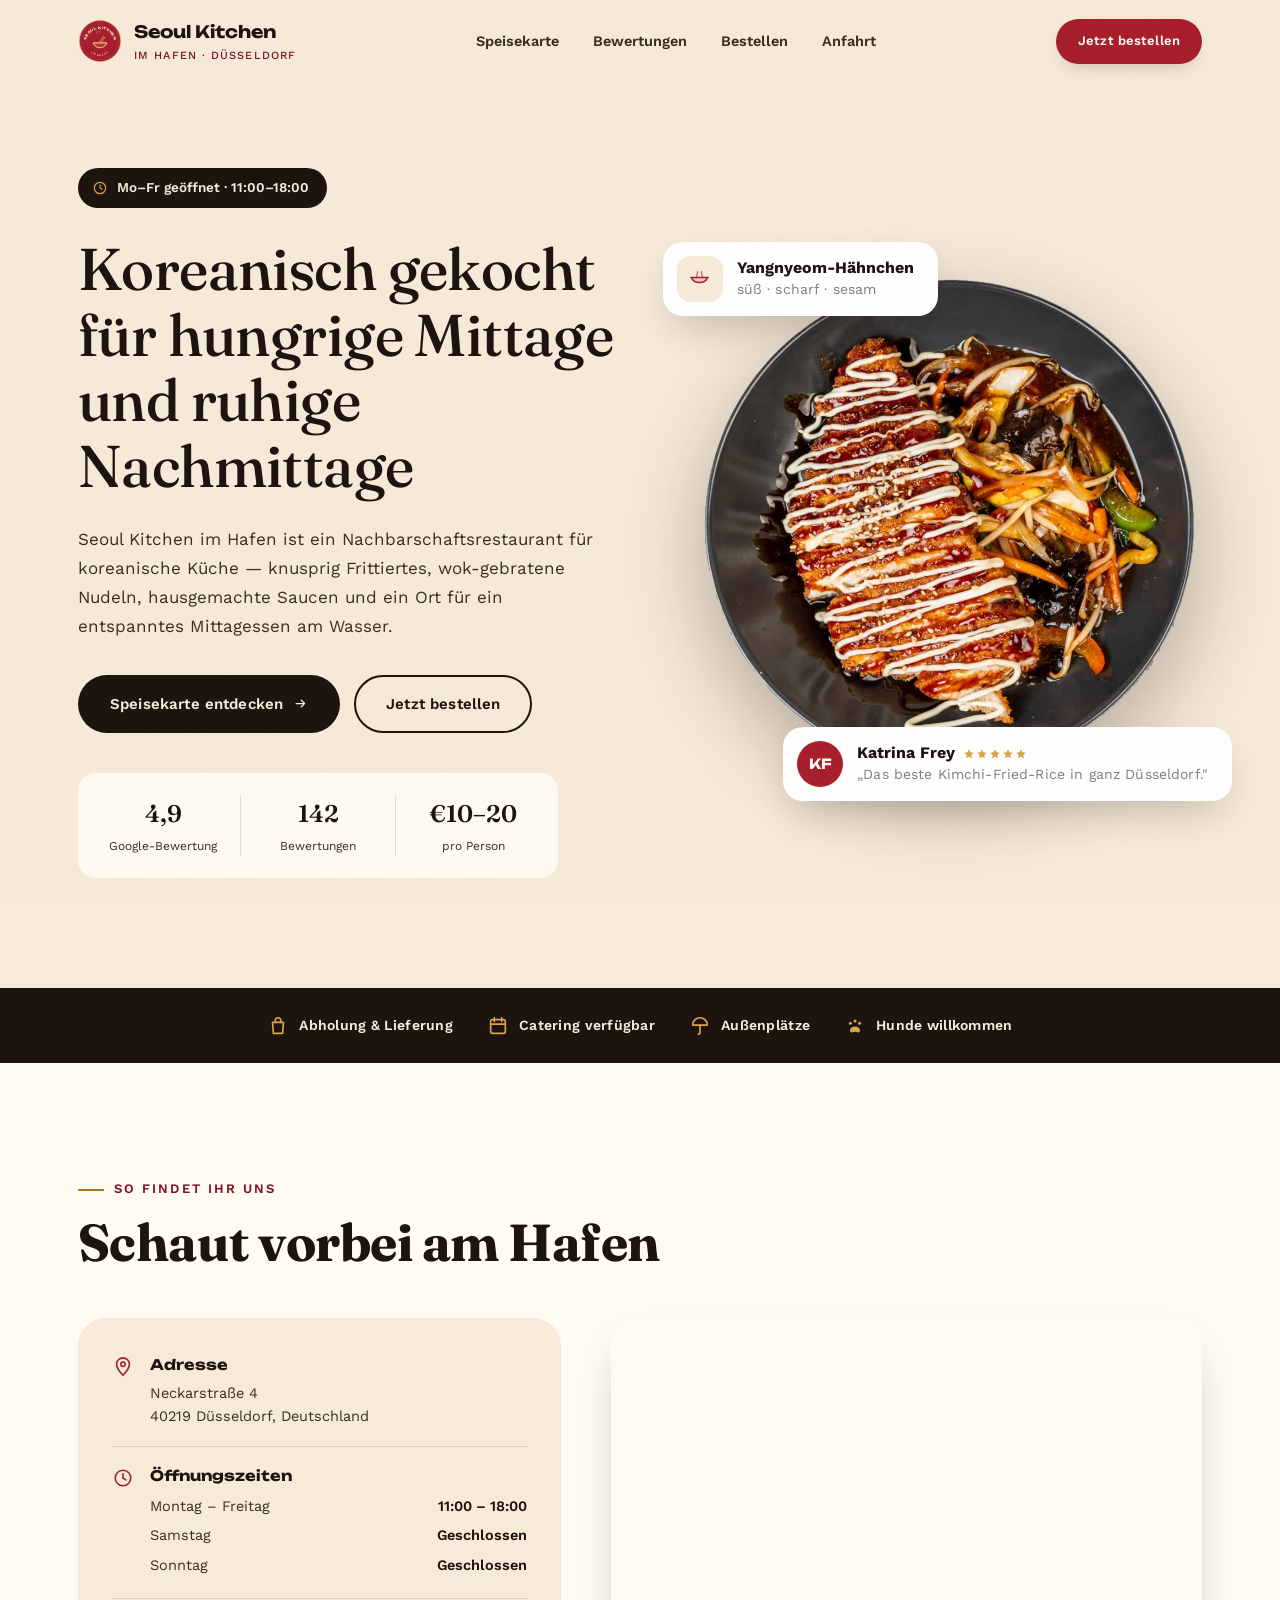
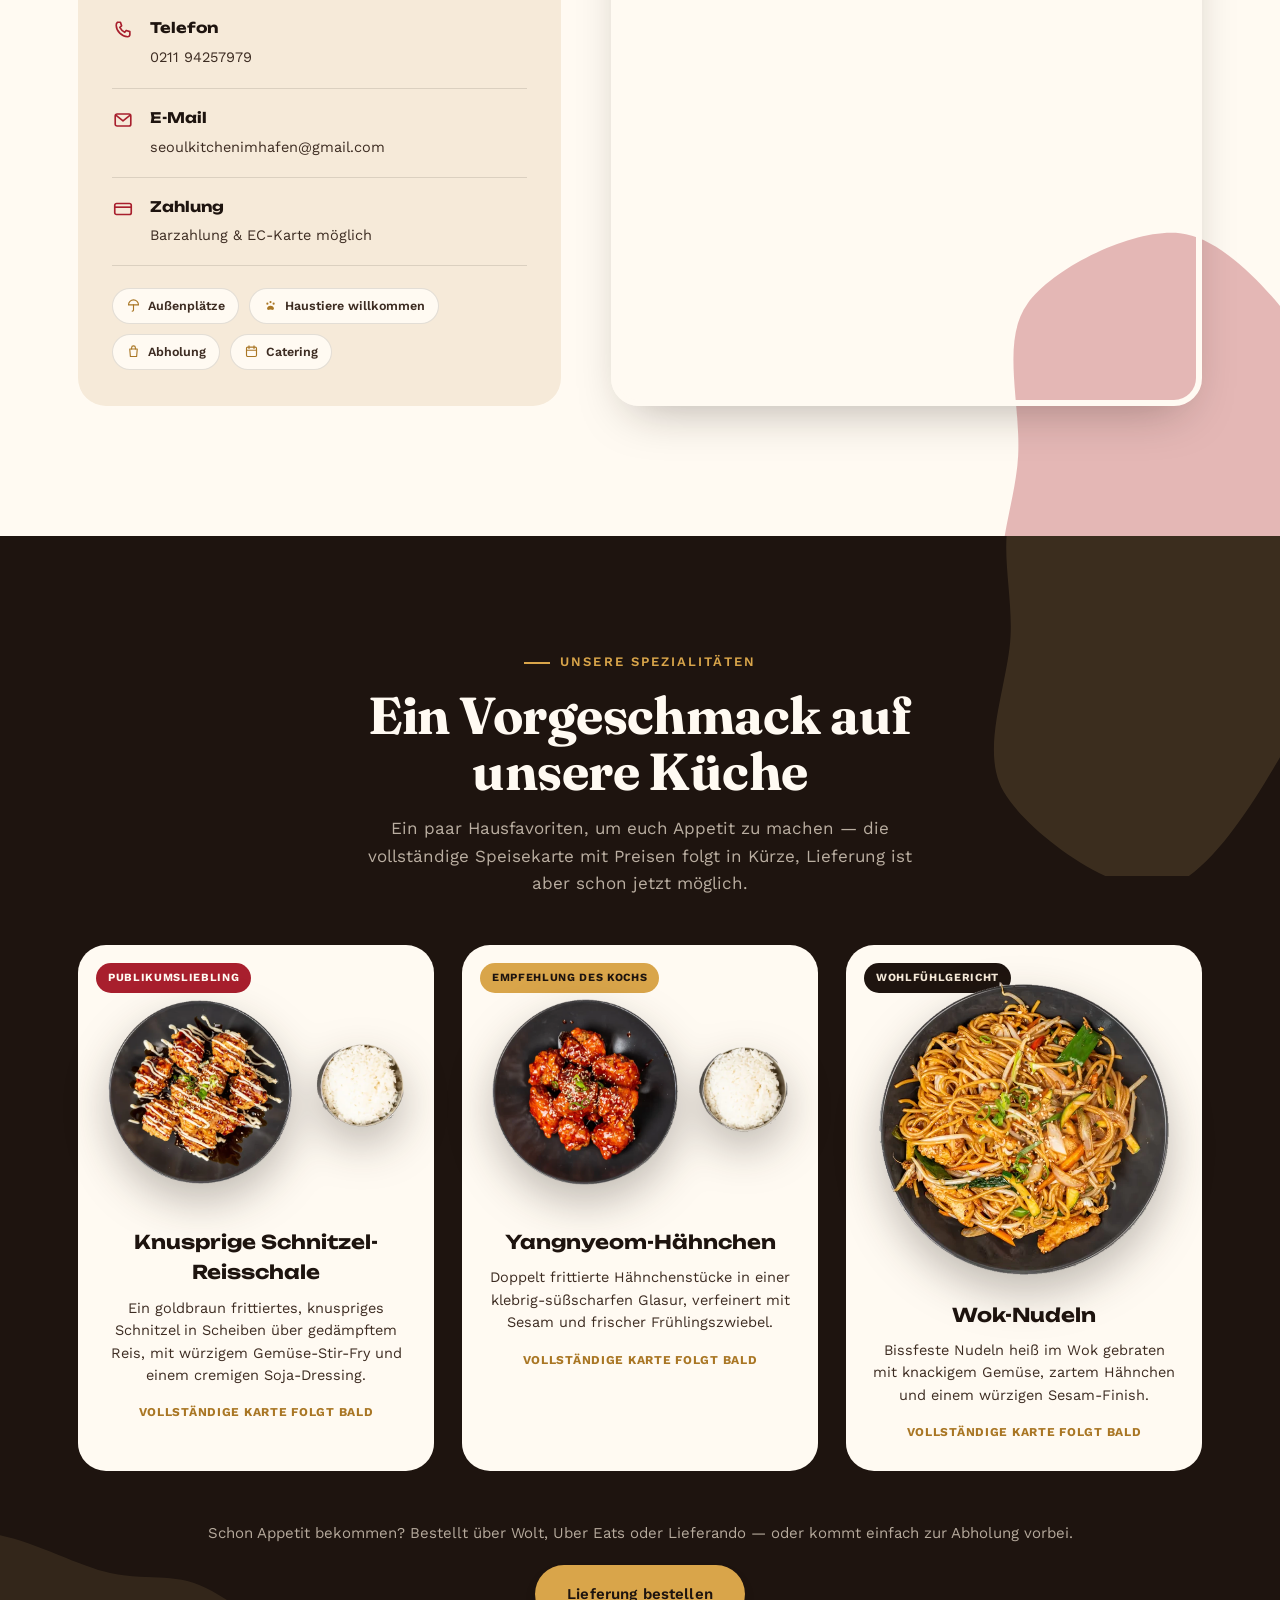
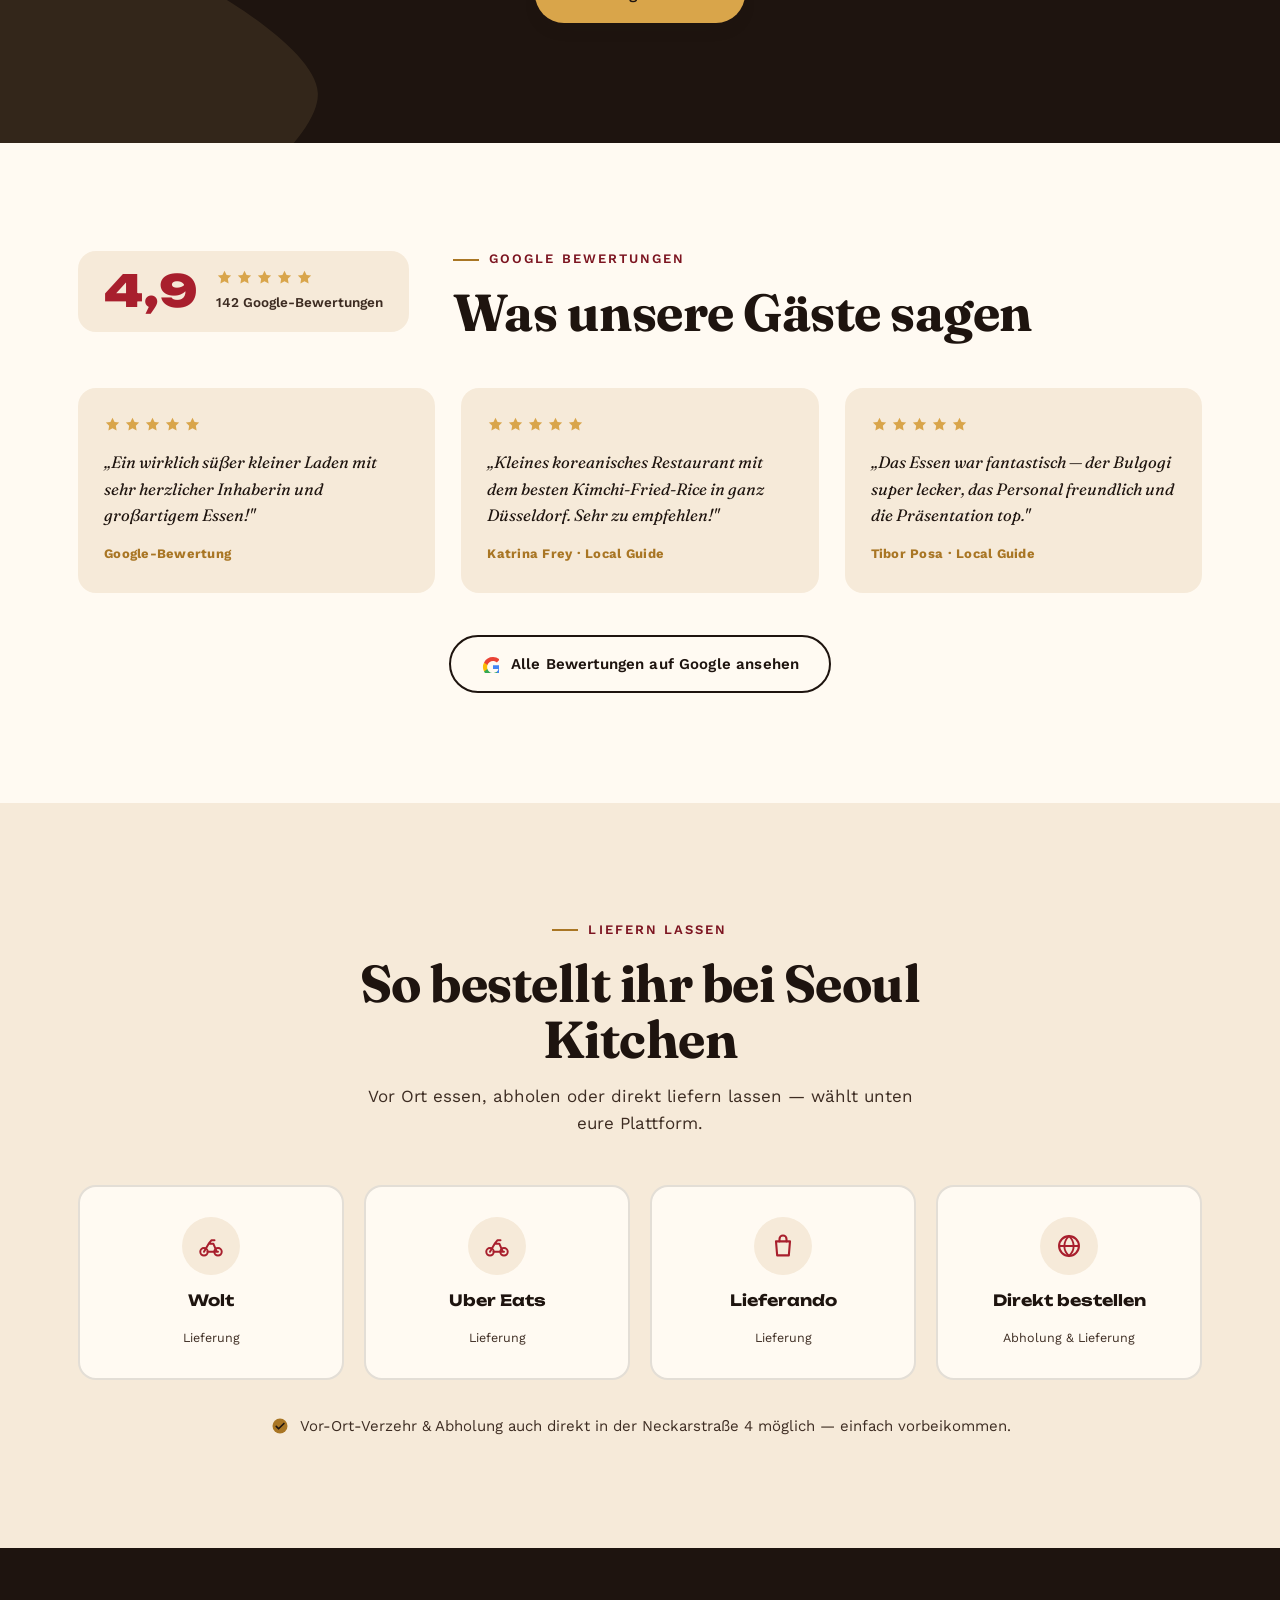
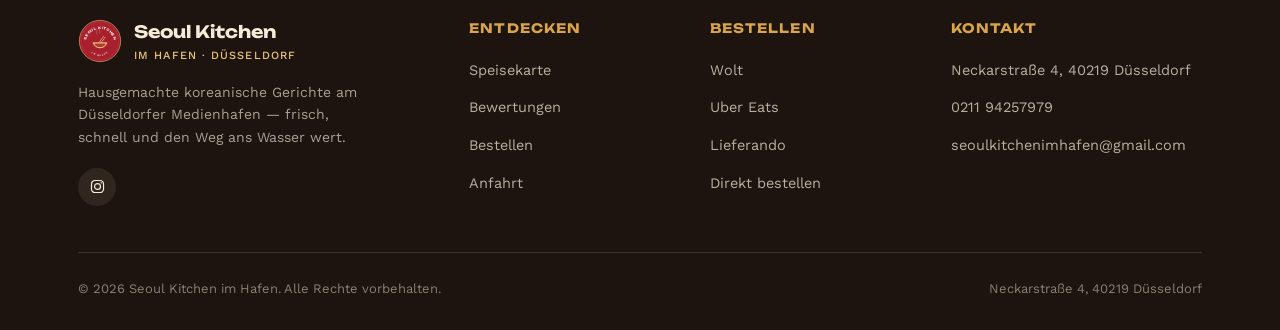
==== commit c6ee1fa4: "Move visit/location section up to replace removed story section Reorders the homepage so "Schaut vor" ====
--- a/index.html
+++ b/index.html
@@ -149,6 +149,65 @@
     </div>
   </section>
 
+  <!-- ============ VISIT ============ -->
+  <section class="visit" id="visit">
+    <svg class="blob blob-f" viewBox="0 0 230 230"><use href="#blob-3" fill="#a81f2d"/></svg>
+    <div class="container">
+      <div class="section-head" data-reveal>
+        <div class="eyebrow">So findet ihr uns</div>
+        <h2>Schaut vorbei am Hafen</h2>
+      </div>
+
+      <div class="visit-grid">
+        <div class="visit-card" data-reveal>
+          <div class="visit-row">
+            <svg viewBox="0 0 24 24"><use href="#icon-pin"/></svg>
+            <div><h4>Adresse</h4><p>Neckarstraße 4<br>40219 Düsseldorf, Deutschland</p></div>
+          </div>
+          <div class="visit-row">
+            <svg viewBox="0 0 24 24"><use href="#icon-clock"/></svg>
+            <div style="flex:1;">
+              <h4>Öffnungszeiten</h4>
+              <table class="hours-table">
+                <tr><td>Montag – Freitag</td><td>11:00 – 18:00</td></tr>
+                <tr><td>Samstag</td><td>Geschlossen</td></tr>
+                <tr><td>Sonntag</td><td>Geschlossen</td></tr>
+              </table>
+            </div>
+          </div>
+          <div class="visit-row">
+            <svg viewBox="0 0 24 24"><use href="#icon-phone"/></svg>
+            <div><h4>Telefon</h4><a href="tel:+492119425797">0211 94257979</a></div>
+          </div>
+          <div class="visit-row">
+            <svg viewBox="0 0 24 24"><use href="#icon-mail"/></svg>
+            <div><h4>E-Mail</h4><a href="mailto:seoulkitchenimhafen@gmail.com">seoulkitchenimhafen@gmail.com</a></div>
+          </div>
+          <div class="visit-row">
+            <svg viewBox="0 0 24 24"><use href="#icon-card"/></svg>
+            <div><h4>Zahlung</h4><p>Barzahlung &amp; EC-Karte möglich</p></div>
+          </div>
+
+          <div class="badge-row">
+            <span class="mini-badge"><svg viewBox="0 0 24 24"><use href="#icon-umbrella"/></svg>Außenplätze</span>
+            <span class="mini-badge"><svg viewBox="0 0 24 24"><use href="#icon-paw"/></svg>Haustiere willkommen</span>
+            <span class="mini-badge"><svg viewBox="0 0 24 24"><use href="#icon-bag"/></svg>Abholung</span>
+            <span class="mini-badge"><svg viewBox="0 0 24 24"><use href="#icon-calendar"/></svg>Catering</span>
+          </div>
+        </div>
+
+        <div class="map-wrap" data-reveal>
+          <iframe
+            src="https://www.google.com/maps?q=Neckarstra%C3%9Fe+4,+40219+D%C3%BCsseldorf,+Germany&output=embed"
+            loading="lazy"
+            referrerpolicy="no-referrer-when-downgrade"
+            title="Standortkarte von Seoul Kitchen im Hafen">
+          </iframe>
+        </div>
+      </div>
+    </div>
+  </section>
+
   <!-- ============ MENU HIGHLIGHTS ============ -->
   <section class="menu" id="menu">
     <svg class="blob blob-d" viewBox="0 0 230 230"><use href="#blob-3" fill="#e9c67b"/></svg>
@@ -283,65 +342,6 @@
     </div>
   </section>
 
-  <!-- ============ VISIT ============ -->
-  <section class="visit" id="visit">
-    <svg class="blob blob-f" viewBox="0 0 230 230"><use href="#blob-3" fill="#a81f2d"/></svg>
-    <div class="container">
-      <div class="section-head" data-reveal>
-        <div class="eyebrow">So findet ihr uns</div>
-        <h2>Schaut vorbei am Hafen</h2>
-      </div>
-
-      <div class="visit-grid">
-        <div class="visit-card" data-reveal>
-          <div class="visit-row">
-            <svg viewBox="0 0 24 24"><use href="#icon-pin"/></svg>
-            <div><h4>Adresse</h4><p>Neckarstraße 4<br>40219 Düsseldorf, Deutschland</p></div>
-          </div>
-          <div class="visit-row">
-            <svg viewBox="0 0 24 24"><use href="#icon-clock"/></svg>
-            <div style="flex:1;">
-              <h4>Öffnungszeiten</h4>
-              <table class="hours-table">
-                <tr><td>Montag – Freitag</td><td>11:00 – 18:00</td></tr>
-                <tr><td>Samstag</td><td>Geschlossen</td></tr>
-                <tr><td>Sonntag</td><td>Geschlossen</td></tr>
-              </table>
-            </div>
-          </div>
-          <div class="visit-row">
-            <svg viewBox="0 0 24 24"><use href="#icon-phone"/></svg>
-            <div><h4>Telefon</h4><a href="tel:+492119425797">0211 94257979</a></div>
-          </div>
-          <div class="visit-row">
-            <svg viewBox="0 0 24 24"><use href="#icon-mail"/></svg>
-            <div><h4>E-Mail</h4><a href="mailto:seoulkitchenimhafen@gmail.com">seoulkitchenimhafen@gmail.com</a></div>
-          </div>
-          <div class="visit-row">
-            <svg viewBox="0 0 24 24"><use href="#icon-card"/></svg>
-            <div><h4>Zahlung</h4><p>Barzahlung &amp; EC-Karte möglich</p></div>
-          </div>
-
-          <div class="badge-row">
-            <span class="mini-badge"><svg viewBox="0 0 24 24"><use href="#icon-umbrella"/></svg>Außenplätze</span>
-            <span class="mini-badge"><svg viewBox="0 0 24 24"><use href="#icon-paw"/></svg>Haustiere willkommen</span>
-            <span class="mini-badge"><svg viewBox="0 0 24 24"><use href="#icon-bag"/></svg>Abholung</span>
-            <span class="mini-badge"><svg viewBox="0 0 24 24"><use href="#icon-calendar"/></svg>Catering</span>
-          </div>
-        </div>
-
-        <div class="map-wrap" data-reveal>
-          <iframe
-            src="https://www.google.com/maps?q=Neckarstra%C3%9Fe+4,+40219+D%C3%BCsseldorf,+Germany&output=embed"
-            loading="lazy"
-            referrerpolicy="no-referrer-when-downgrade"
-            title="Standortkarte von Seoul Kitchen im Hafen">
-          </iframe>
-        </div>
-      </div>
-    </div>
-  </section>
-
 </main>
 
 <!-- ============ FOOTER ============ -->
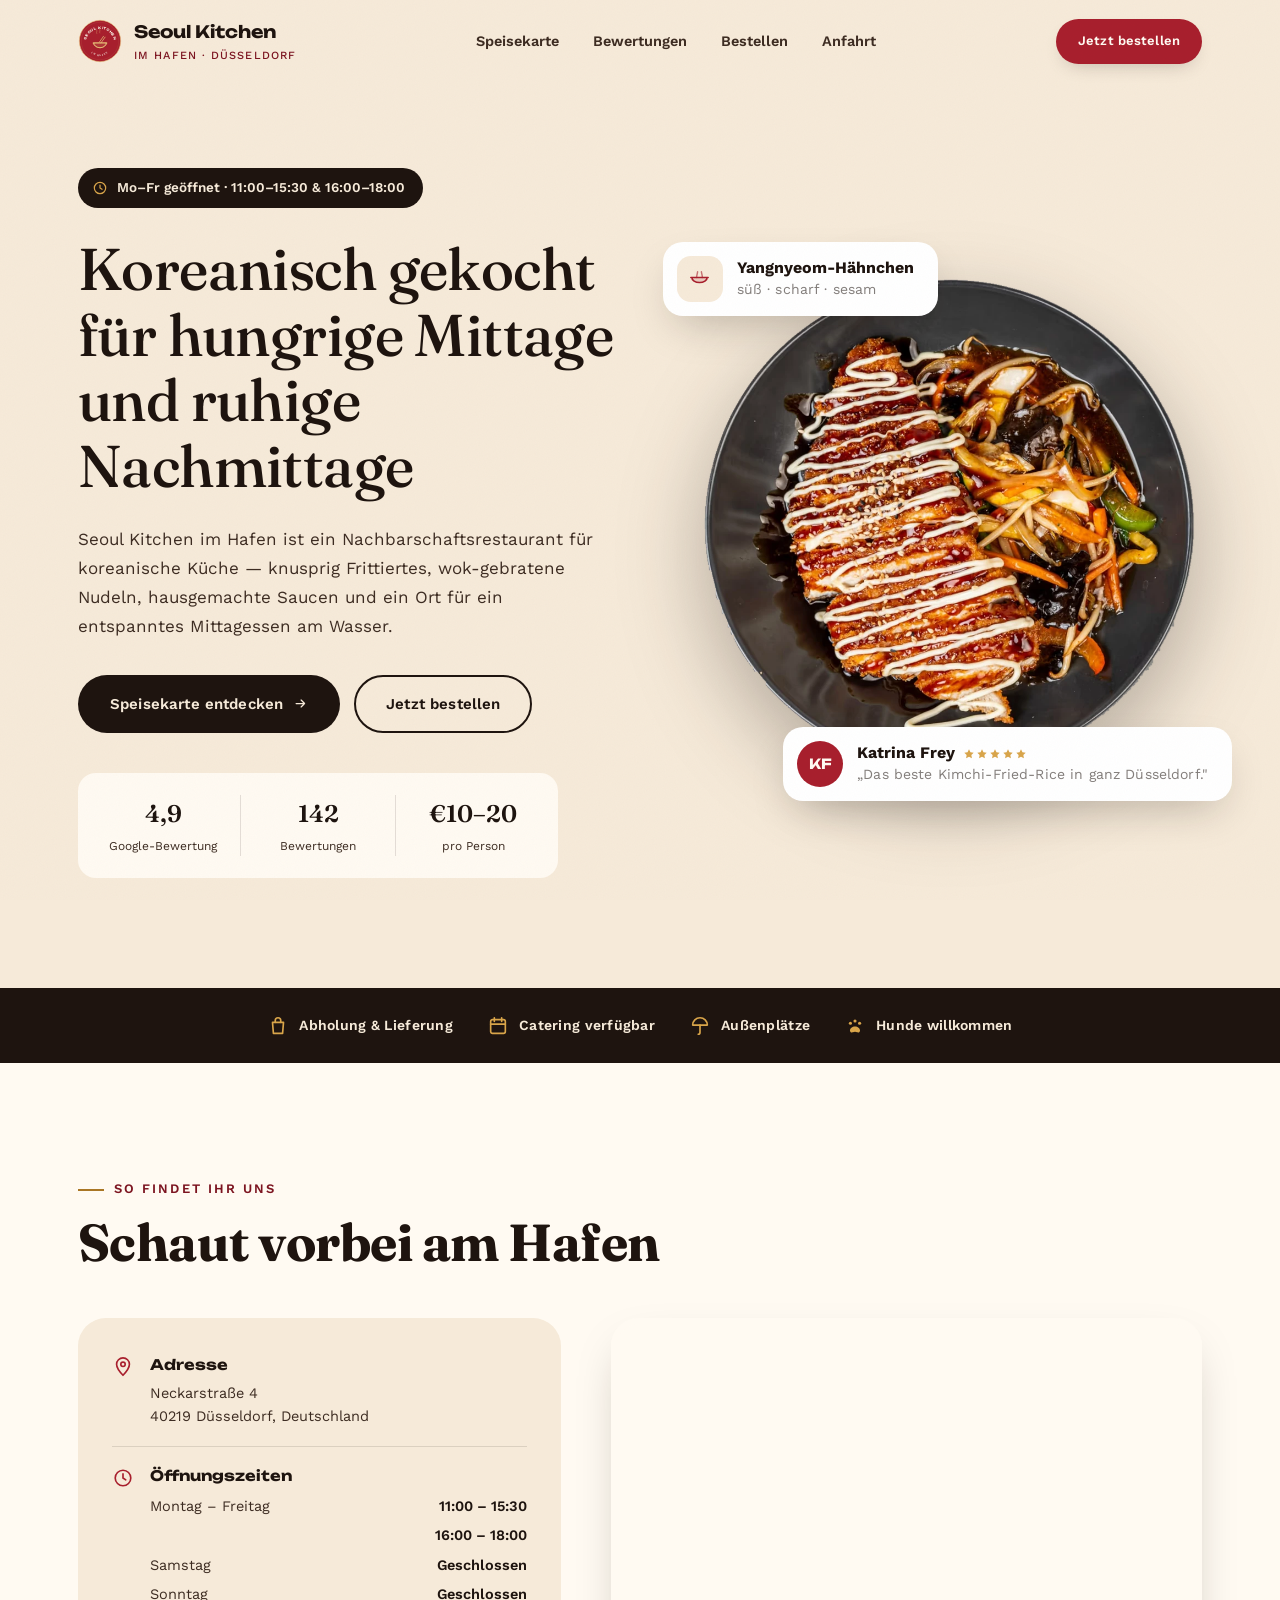
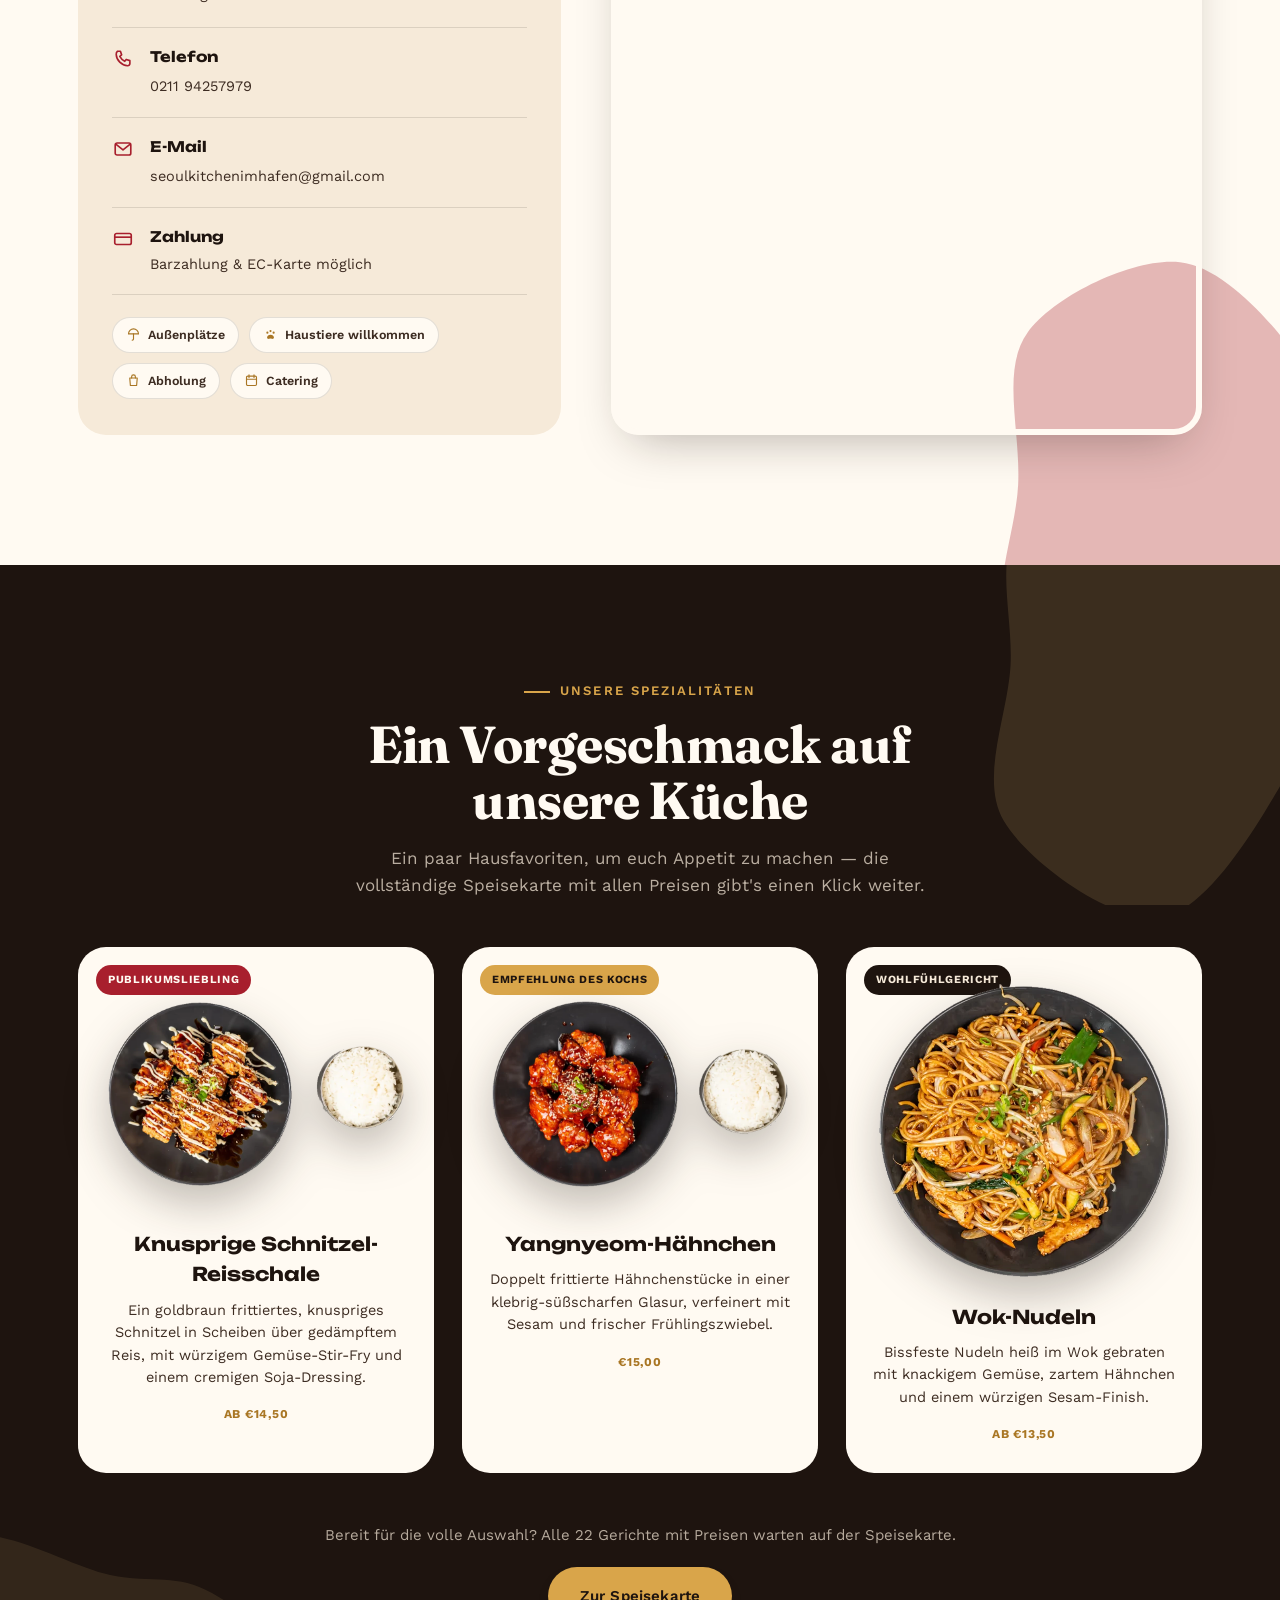
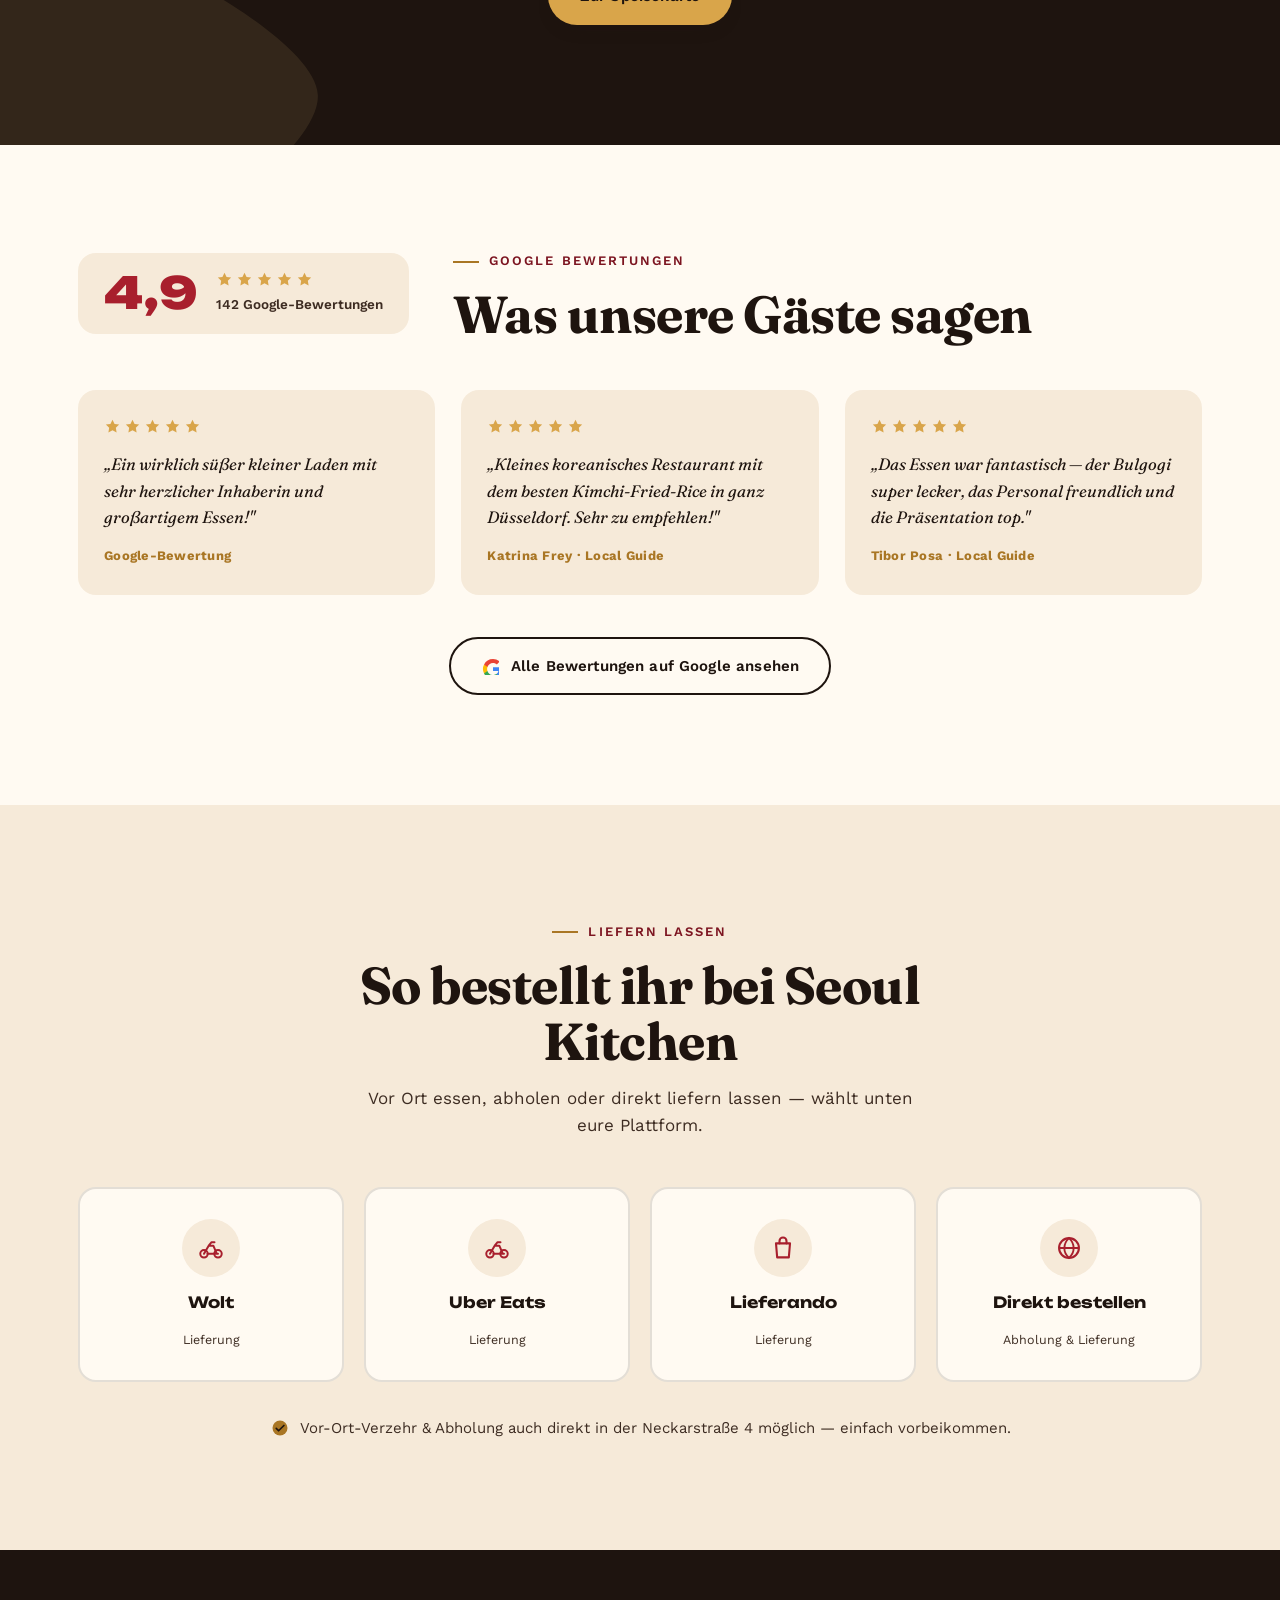
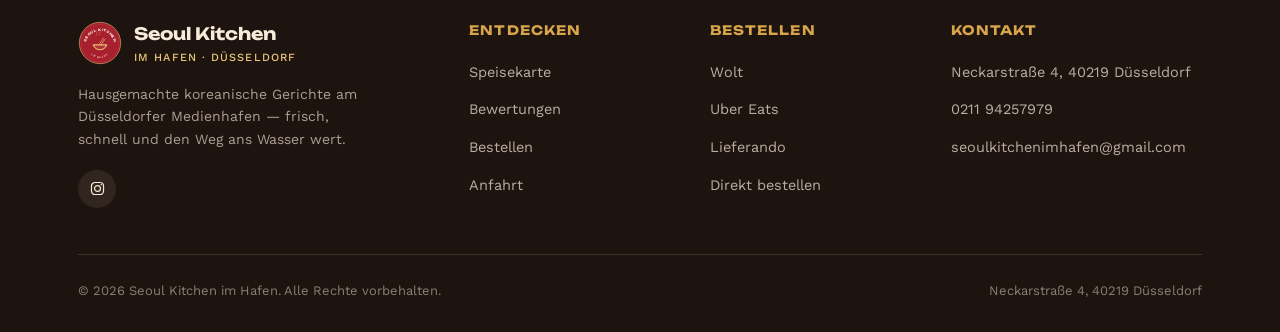
==== commit fb518ec2: "Reconcile story-section removal/visit-move with in-progress menu page work Merges the homepage restr" ====
--- a/index.html
+++ b/index.html
@@ -81,7 +81,7 @@
       <span>Seoul Kitchen<span class="brand-sub">im Hafen · Düsseldorf</span></span>
     </a>
     <nav class="nav-links">
-      <a href="#menu">Speisekarte</a>
+      <a href="menu.html">Speisekarte</a>
       <a href="#bewertungen">Bewertungen</a>
       <a href="#order">Bestellen</a>
       <a href="#visit">Anfahrt</a>
@@ -99,11 +99,11 @@
   <section class="hero">
     <div class="container hero-grid">
       <div class="hero-copy" data-reveal>
-        <span class="hero-pill"><svg viewBox="0 0 24 24"><use href="#icon-clock"/></svg>Mo–Fr geöffnet · 11:00–18:00</span>
+        <span class="hero-pill"><svg viewBox="0 0 24 24"><use href="#icon-clock"/></svg>Mo–Fr geöffnet · 11:00–15:30 &amp; 16:00–18:00</span>
         <h1 class="hero-heading">Koreanisch gekocht<br>für hungrige Mittage<br>und ruhige Nachmittage</h1>
         <p class="hero-desc">Seoul Kitchen im Hafen ist ein Nachbarschaftsrestaurant für koreanische Küche — knusprig Frittiertes, wok-gebratene Nudeln, hausgemachte Saucen und ein Ort für ein entspanntes Mittagessen am Wasser.</p>
         <div class="hero-ctas">
-          <a href="#menu" class="btn btn-ink">Speisekarte entdecken <svg viewBox="0 0 24 24"><use href="#icon-arrow"/></svg></a>
+          <a href="menu.html" class="btn btn-ink">Speisekarte entdecken <svg viewBox="0 0 24 24"><use href="#icon-arrow"/></svg></a>
           <a href="#order" class="btn btn-outline">Jetzt bestellen</a>
         </div>
         <div class="hero-stats">
@@ -169,7 +169,8 @@
             <div style="flex:1;">
               <h4>Öffnungszeiten</h4>
               <table class="hours-table">
-                <tr><td>Montag – Freitag</td><td>11:00 – 18:00</td></tr>
+                <tr><td>Montag – Freitag</td><td>11:00 – 15:30</td></tr>
+                <tr><td>&nbsp;</td><td>16:00 – 18:00</td></tr>
                 <tr><td>Samstag</td><td>Geschlossen</td></tr>
                 <tr><td>Sonntag</td><td>Geschlossen</td></tr>
               </table>
@@ -216,7 +217,7 @@
       <div class="section-head centered" data-reveal>
         <div class="eyebrow" style="justify-content:center;">Unsere Spezialitäten</div>
         <h2>Ein Vorgeschmack auf unsere Küche</h2>
-        <p style="margin-left:auto; margin-right:auto;">Ein paar Hausfavoriten, um euch Appetit zu machen — die vollständige Speisekarte mit Preisen folgt in Kürze, Lieferung ist aber schon jetzt möglich.</p>
+        <p style="margin-left:auto; margin-right:auto;">Ein paar Hausfavoriten, um euch Appetit zu machen — die vollständige Speisekarte mit allen Preisen gibt's einen Klick weiter.</p>
       </div>
 
       <div class="menu-grid" data-reveal>
@@ -225,7 +226,7 @@
           <div class="plate-wrap"><img src="assets/chicken-sauce-cutout.webp" alt="Knusprige Schnitzel-Reisschale mit gebratenem Gemüse und cremigem Dressing"></div>
           <h3>Knusprige Schnitzel-Reisschale</h3>
           <p>Ein goldbraun frittiertes, knuspriges Schnitzel in Scheiben über gedämpftem Reis, mit würzigem Gemüse-Stir-Fry und einem cremigen Soja-Dressing.</p>
-          <span class="price-note">Vollständige Karte folgt bald</span>
+          <span class="price-note">Ab €14,50</span>
         </article>
 
         <article class="menu-card">
@@ -233,7 +234,7 @@
           <div class="plate-wrap"><img src="assets/chicken-cutout.webp" alt="Süß-scharf glasierte koreanische Hähnchenstücke mit Sesam und Frühlingszwiebel"></div>
           <h3>Yangnyeom-Hähnchen</h3>
           <p>Doppelt frittierte Hähnchenstücke in einer klebrig-süßscharfen Glasur, verfeinert mit Sesam und frischer Frühlingszwiebel.</p>
-          <span class="price-note">Vollständige Karte folgt bald</span>
+          <span class="price-note">€15,00</span>
         </article>
 
         <article class="menu-card">
@@ -241,13 +242,13 @@
           <div class="plate-wrap"><img src="assets/noodles-cutout.webp" alt="Wok-gebratene Nudeln mit Gemüse, Hähnchen und Sesam"></div>
           <h3>Wok-Nudeln</h3>
           <p>Bissfeste Nudeln heiß im Wok gebraten mit knackigem Gemüse, zartem Hähnchen und einem würzigen Sesam-Finish.</p>
-          <span class="price-note">Vollständige Karte folgt bald</span>
+          <span class="price-note">Ab €13,50</span>
         </article>
       </div>
 
       <div class="menu-foot" data-reveal>
-        <p>Schon Appetit bekommen? Bestellt über Wolt, Uber Eats oder Lieferando — oder kommt einfach zur Abholung vorbei.</p>
-        <a href="#order" class="btn btn-gold">Lieferung bestellen</a>
+        <p>Bereit für die volle Auswahl? Alle 22 Gerichte mit Preisen warten auf der Speisekarte.</p>
+        <a href="menu.html" class="btn btn-gold">Zur Speisekarte</a>
       </div>
     </div>
   </section>
@@ -342,6 +343,7 @@
     </div>
   </section>
 
+
 </main>
 
 <!-- ============ FOOTER ============ -->
@@ -362,7 +364,7 @@
       <div class="footer-col">
         <h5>Entdecken</h5>
         <ul>
-          <li><a href="#menu">Speisekarte</a></li>
+          <li><a href="menu.html">Speisekarte</a></li>
           <li><a href="#bewertungen">Bewertungen</a></li>
           <li><a href="#order">Bestellen</a></li>
           <li><a href="#visit">Anfahrt</a></li>
--- a/styles.css
+++ b/styles.css
@@ -850,6 +850,189 @@
   .footer-grid{ grid-template-columns: 1fr; }
 }
 
+/* ---------- Menu Page ---------- */
+.menu-page-hero{
+  padding: 150px 0 60px;
+  text-align: center;
+  position: relative;
+}
+.menu-page-hero .eyebrow{ justify-content: center; }
+.menu-page-hero h1{
+  font-family: var(--font-serif);
+  font-weight: 600;
+  font-size: clamp(38px, 5vw, 60px);
+  line-height: 1.1;
+  color: var(--ink);
+  margin-top: 14px;
+}
+.menu-page-hero p{
+  margin: 18px auto 0;
+  max-width: 56ch;
+  font-size: 17px;
+  color: var(--ink-soft);
+  line-height: 1.65;
+}
+
+.category-nav{
+  position: sticky;
+  top: 78px;
+  z-index: 40;
+  background: rgba(246,234,217,0.94);
+  backdrop-filter: blur(10px);
+  border-bottom: 1px solid var(--line);
+  padding: 14px 0;
+  margin-bottom: 10px;
+}
+.category-nav ul{
+  display: flex;
+  flex-wrap: wrap;
+  justify-content: center;
+  gap: 10px;
+}
+.category-nav a{
+  display: inline-flex;
+  align-items: center;
+  gap: 6px;
+  padding: 9px 18px;
+  border-radius: 999px;
+  background: var(--paper);
+  border: 1px solid var(--line);
+  font-size: 13.5px;
+  font-weight: 600;
+  color: var(--ink-soft);
+  white-space: nowrap;
+}
+.category-nav a:hover{ color: var(--ink); border-color: var(--crimson); }
+
+.dish-section{ padding: 64px 0 20px; }
+.dish-section-head{
+  display: flex;
+  align-items: baseline;
+  gap: 14px;
+  margin-bottom: 30px;
+  scroll-margin-top: 150px;
+}
+.dish-section-head h2{
+  font-family: var(--font-serif);
+  font-weight: 600;
+  font-size: clamp(26px, 3vw, 34px);
+  color: var(--ink);
+}
+.dish-section-head span{
+  font-size: 13.5px;
+  color: var(--ink-soft);
+}
+
+.dish-grid{
+  display: grid;
+  grid-template-columns: repeat(2, 1fr);
+  gap: 18px;
+}
+.dish-card{
+  display: flex;
+  gap: 16px;
+  background: var(--paper);
+  border-radius: var(--radius-md);
+  padding: 16px;
+  align-items: flex-start;
+  transition: box-shadow .25s ease, transform .25s ease;
+}
+.dish-card:hover{ box-shadow: var(--shadow-tight); transform: translateY(-2px); }
+.dish-photo{
+  width: 96px; height: 96px;
+  border-radius: 12px;
+  object-fit: cover;
+  flex-shrink: 0;
+  background: var(--cream);
+}
+.dish-photo-placeholder{
+  width: 96px; height: 96px;
+  border-radius: 12px;
+  background: var(--cream);
+  display: flex; align-items: center; justify-content: center;
+  flex-shrink: 0;
+}
+.dish-photo-placeholder svg{ width: 30px; height: 30px; color: var(--gold-dp); opacity: 0.6; }
+.dish-info{ flex: 1; min-width: 0; }
+.dish-name-row{
+  display: flex;
+  justify-content: space-between;
+  align-items: baseline;
+  gap: 10px;
+}
+.dish-name{
+  font-family: var(--font-serif);
+  font-weight: 600;
+  font-size: 16.5px;
+  color: var(--ink);
+  line-height: 1.3;
+}
+.dish-num{
+  font-size: 12px;
+  font-weight: 700;
+  color: var(--gold-dp);
+  margin-left: 5px;
+}
+.dish-badge{
+  display: inline-block;
+  font-size: 10px;
+  font-weight: 700;
+  letter-spacing: 0.04em;
+  text-transform: uppercase;
+  color: var(--paper);
+  background: var(--crimson);
+  padding: 3px 8px;
+  border-radius: 999px;
+  margin-bottom: 5px;
+}
+.dish-desc{
+  font-size: 13.5px;
+  color: var(--ink-soft);
+  line-height: 1.5;
+  margin-top: 3px;
+}
+.dish-price{
+  font-family: var(--font-display);
+  font-weight: 700;
+  color: var(--crimson);
+  font-size: 15px;
+  margin-top: 10px;
+}
+
+.simple-section{ padding: 20px 0 70px; }
+.simple-list{ max-width: 760px; }
+.simple-row{
+  display: flex;
+  justify-content: space-between;
+  align-items: baseline;
+  gap: 16px;
+  padding: 14px 4px;
+  border-bottom: 1px solid var(--line);
+}
+.simple-row:last-child{ border-bottom: none; }
+.simple-row-name{ font-weight: 600; color: var(--ink); font-size: 15px; }
+.simple-row-desc{ display: block; font-size: 12.5px; color: var(--ink-soft); margin-top: 2px; font-weight: 400; }
+.simple-row-price{
+  font-family: var(--font-display);
+  font-weight: 700;
+  color: var(--crimson);
+  font-size: 14.5px;
+  white-space: nowrap;
+  flex-shrink: 0;
+}
+
+.menu-page-foot{
+  text-align: center;
+  padding: 20px 0 100px;
+}
+.menu-page-foot p{ color: var(--ink-soft); margin-bottom: 20px; }
+
+@media (max-width: 700px){
+  .dish-grid{ grid-template-columns: 1fr; }
+  .category-nav{ top: 70px; }
+  .category-nav ul{ justify-content: flex-start; overflow-x: auto; flex-wrap: nowrap; padding: 0 20px; margin: 0 -20px; }
+}
+
 /* ---------- Reveal-on-scroll ---------- */
 [data-reveal]{
   opacity: 0;
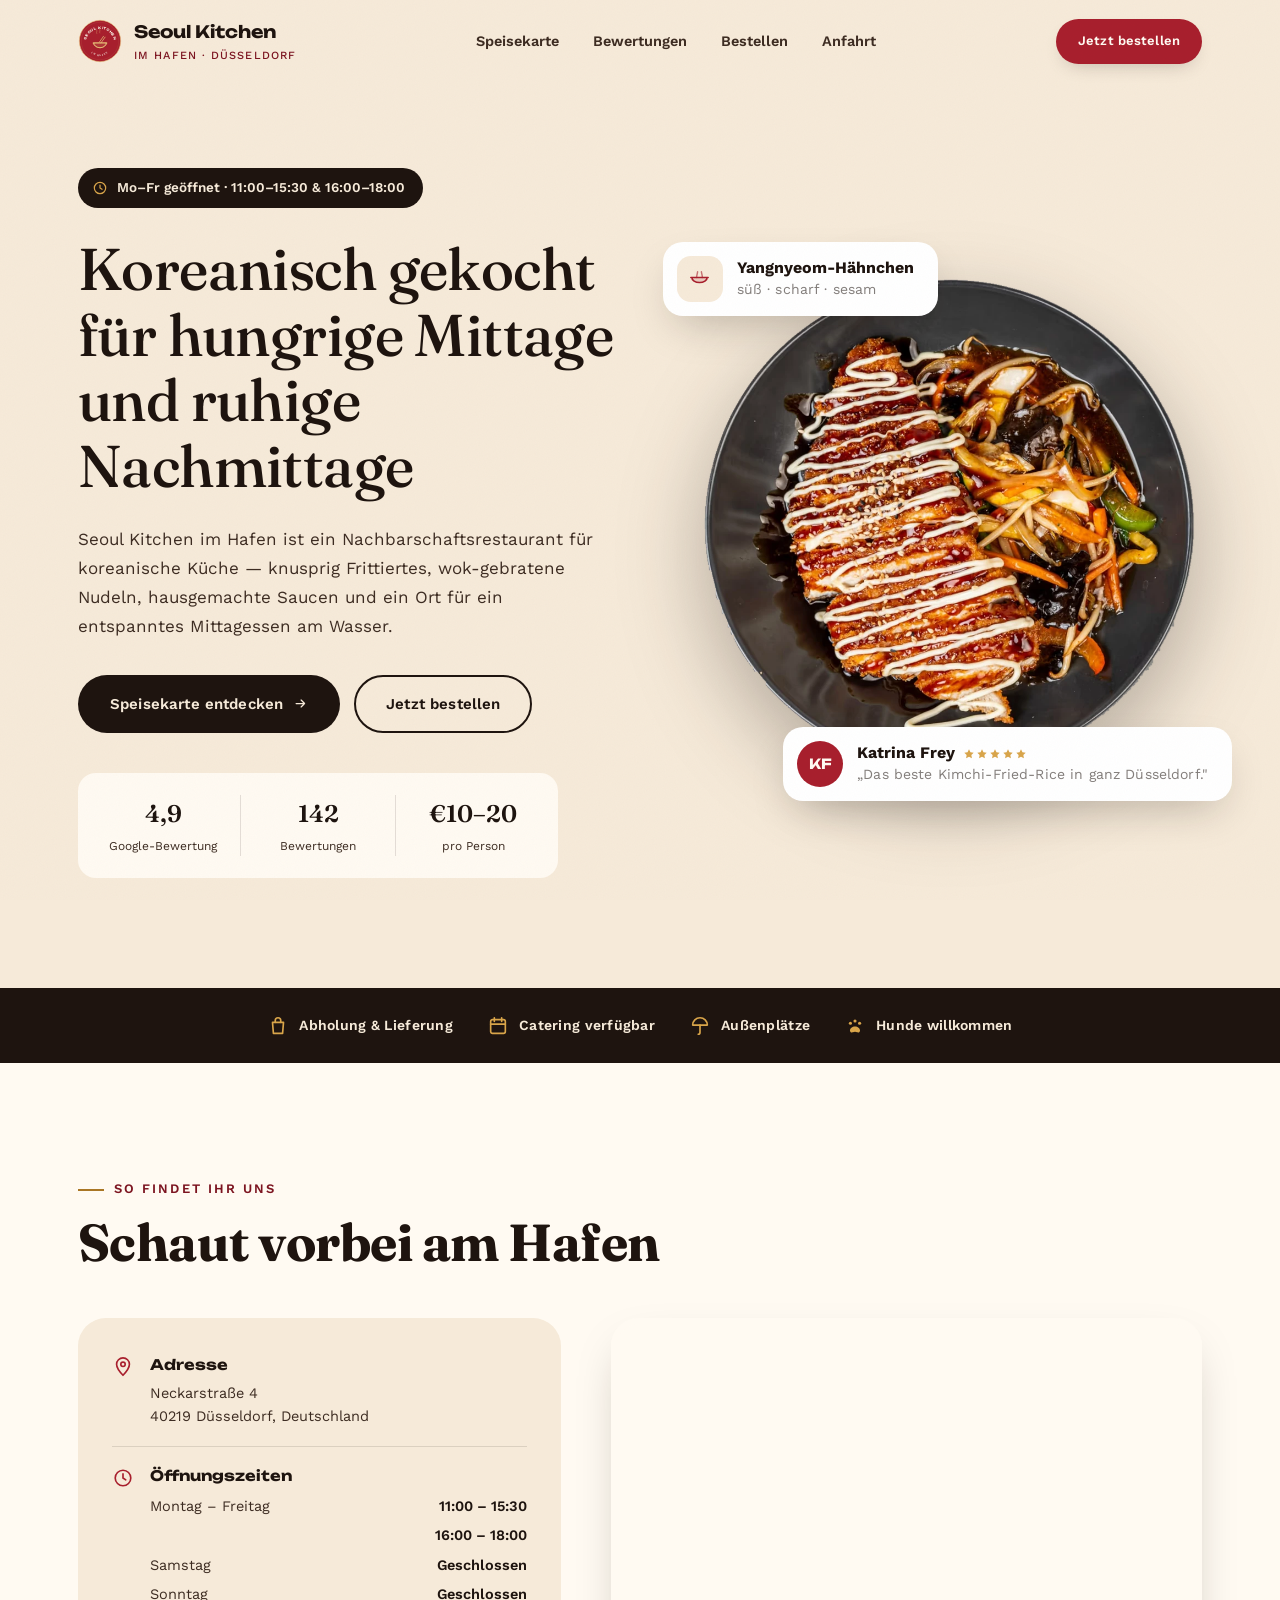
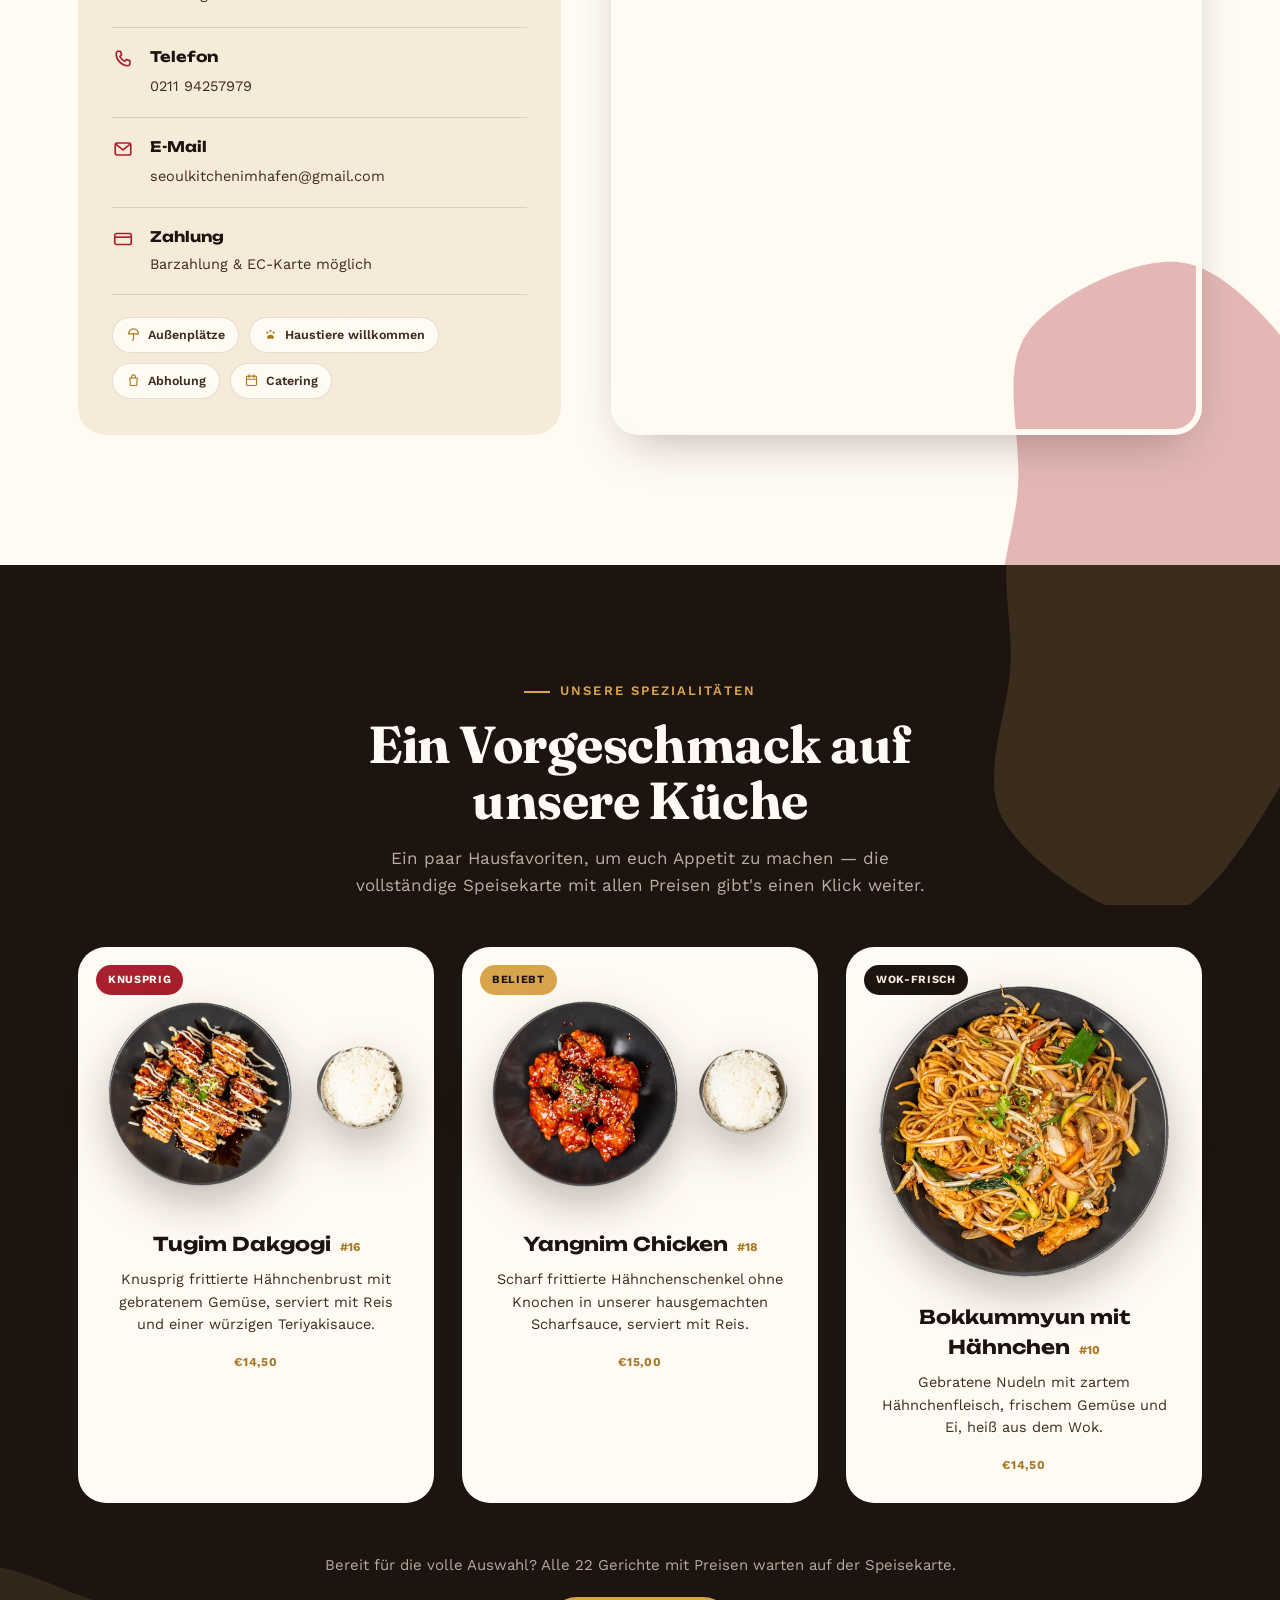
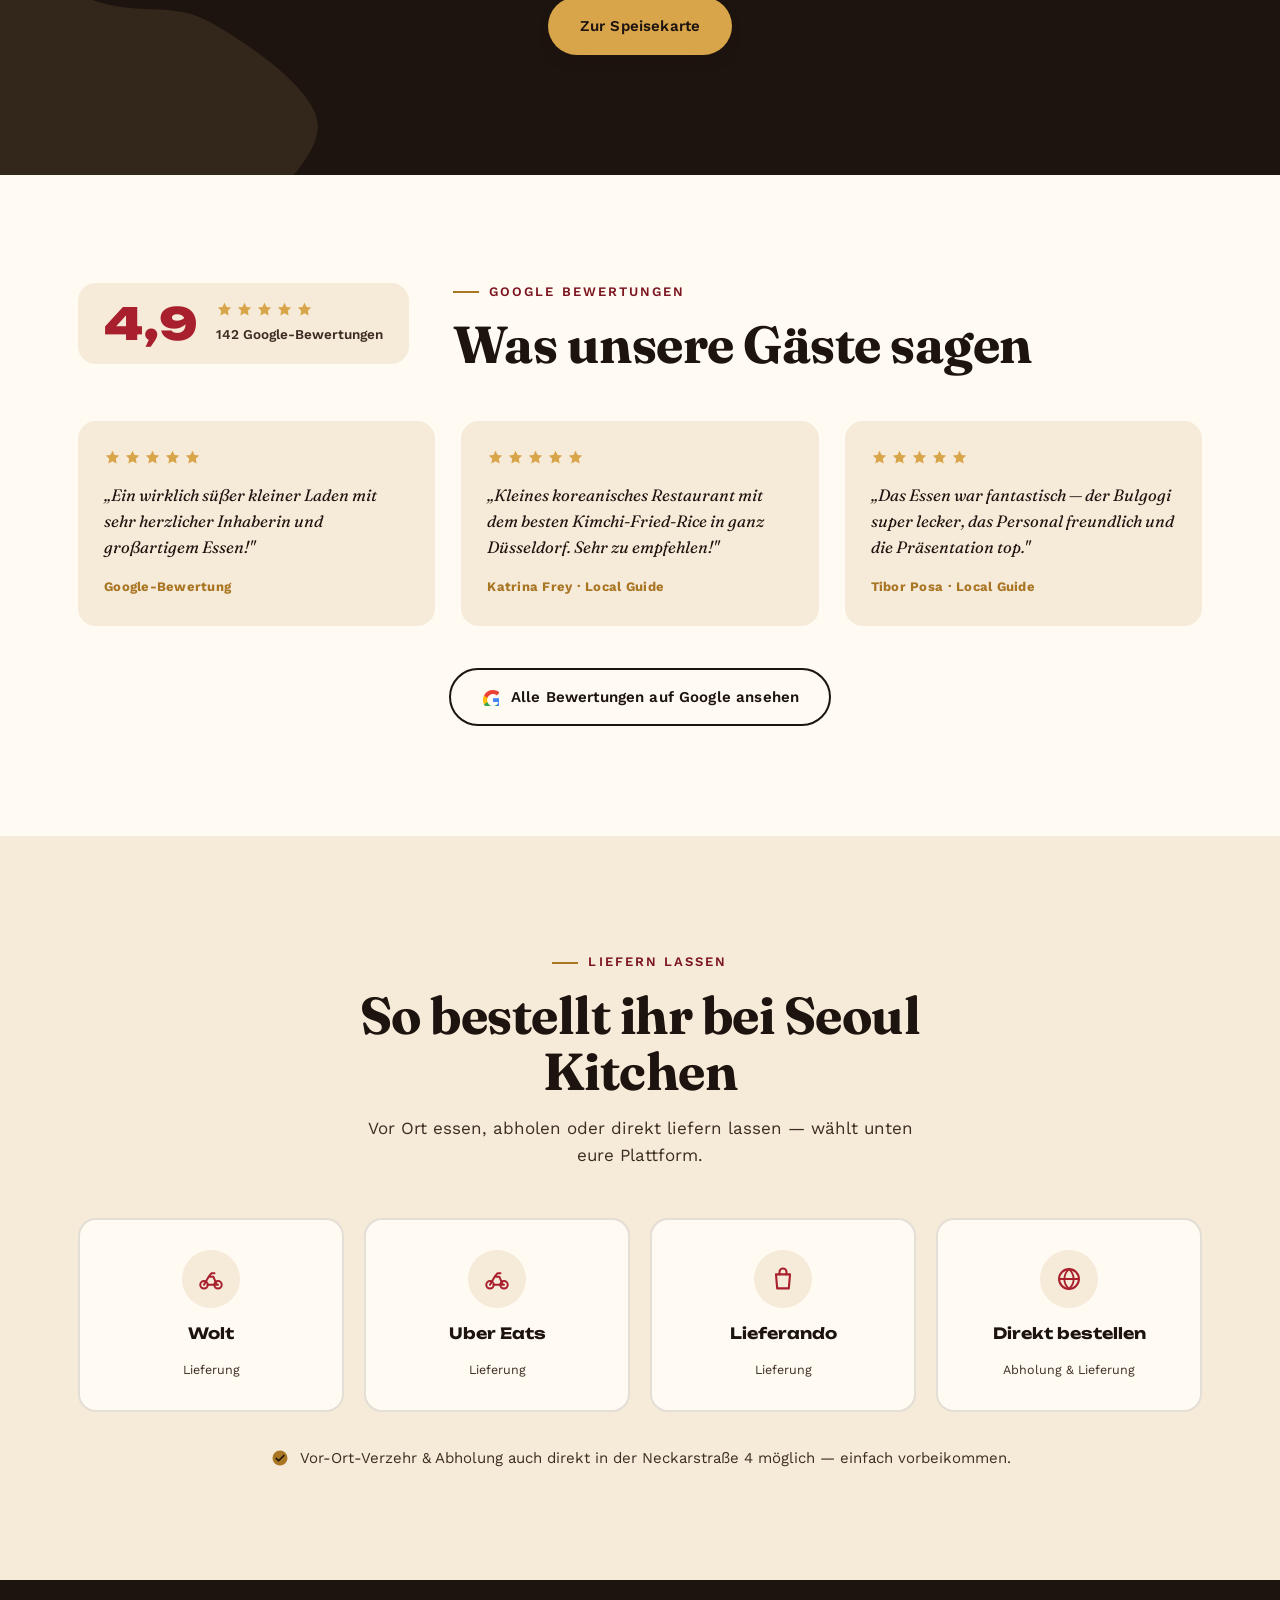
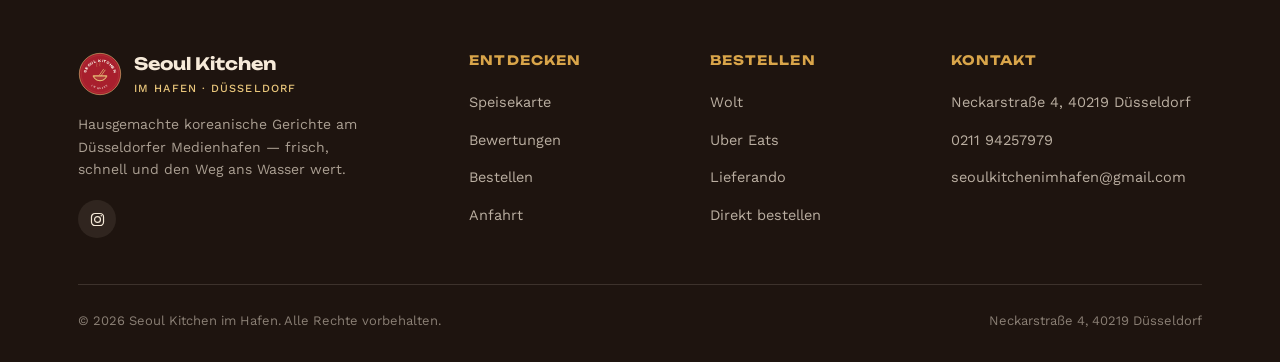
==== commit da5480f2: "Replace placeholder dish names on homepage with real menu items The three "Signature Plates" cards o" ====
--- a/index.html
+++ b/index.html
@@ -222,27 +222,27 @@
 
       <div class="menu-grid" data-reveal>
         <article class="menu-card">
-          <span class="tag">Publikumsliebling</span>
-          <div class="plate-wrap"><img src="assets/chicken-sauce-cutout.webp" alt="Knusprige Schnitzel-Reisschale mit gebratenem Gemüse und cremigem Dressing"></div>
-          <h3>Knusprige Schnitzel-Reisschale</h3>
-          <p>Ein goldbraun frittiertes, knuspriges Schnitzel in Scheiben über gedämpftem Reis, mit würzigem Gemüse-Stir-Fry und einem cremigen Soja-Dressing.</p>
-          <span class="price-note">Ab €14,50</span>
+          <span class="tag">Knusprig</span>
+          <div class="plate-wrap"><img src="assets/chicken-sauce-cutout.webp" alt="Tugim Dakgogi – knusprig frittierte Hähnchenbrust mit gebratenem Gemüse und Teriyakisauce"></div>
+          <h3>Tugim Dakgogi <span class="menu-card-num">#16</span></h3>
+          <p>Knusprig frittierte Hähnchenbrust mit gebratenem Gemüse, serviert mit Reis und einer würzigen Teriyakisauce.</p>
+          <span class="price-note">€14,50</span>
         </article>
 
         <article class="menu-card">
-          <span class="tag">Empfehlung des Kochs</span>
-          <div class="plate-wrap"><img src="assets/chicken-cutout.webp" alt="Süß-scharf glasierte koreanische Hähnchenstücke mit Sesam und Frühlingszwiebel"></div>
-          <h3>Yangnyeom-Hähnchen</h3>
-          <p>Doppelt frittierte Hähnchenstücke in einer klebrig-süßscharfen Glasur, verfeinert mit Sesam und frischer Frühlingszwiebel.</p>
+          <span class="tag">Beliebt</span>
+          <div class="plate-wrap"><img src="assets/chicken-cutout.webp" alt="Yangnim Chicken – scharf frittierte Hähnchenschenkel ohne Knochen mit Scharfsauce"></div>
+          <h3>Yangnim Chicken <span class="menu-card-num">#18</span></h3>
+          <p>Scharf frittierte Hähnchenschenkel ohne Knochen in unserer hausgemachten Scharfsauce, serviert mit Reis.</p>
           <span class="price-note">€15,00</span>
         </article>
 
         <article class="menu-card">
-          <span class="tag">Wohlfühlgericht</span>
-          <div class="plate-wrap"><img src="assets/noodles-cutout.webp" alt="Wok-gebratene Nudeln mit Gemüse, Hähnchen und Sesam"></div>
-          <h3>Wok-Nudeln</h3>
-          <p>Bissfeste Nudeln heiß im Wok gebraten mit knackigem Gemüse, zartem Hähnchen und einem würzigen Sesam-Finish.</p>
-          <span class="price-note">Ab €13,50</span>
+          <span class="tag">Wok-Frisch</span>
+          <div class="plate-wrap"><img src="assets/noodles-cutout.webp" alt="Bokkummyun mit Hähnchenfleisch – gebratene Nudeln mit Hähnchen, Gemüse und Ei"></div>
+          <h3>Bokkummyun mit Hähnchen <span class="menu-card-num">#10</span></h3>
+          <p>Gebratene Nudeln mit zartem Hähnchenfleisch, frischem Gemüse und Ei, heiß aus dem Wok.</p>
+          <span class="price-note">€14,50</span>
         </article>
       </div>
 
--- a/styles.css
+++ b/styles.css
@@ -581,6 +581,13 @@
   color: var(--ink);
   margin-top: 12px;
 }
+.menu-card-num{
+  font-family: var(--font-body);
+  font-size: 12px;
+  font-weight: 700;
+  color: var(--gold-dp);
+  margin-left: 4px;
+}
 .menu-card p{
   margin-top: 10px;
   font-size: 14.5px;
@@ -1033,6 +1040,103 @@
   .category-nav ul{ justify-content: flex-start; overflow-x: auto; flex-wrap: nowrap; padding: 0 20px; margin: 0 -20px; }
 }
 
+/* ---------- Dish modal (Speisekarte) ---------- */
+.dish-card{ cursor: pointer; }
+.dish-card:focus-visible{ outline: 2px solid var(--crimson); outline-offset: 3px; }
+
+.dish-modal{
+  position: fixed;
+  inset: 0;
+  z-index: 300;
+  display: flex;
+  align-items: center;
+  justify-content: center;
+  padding: 24px;
+  background: rgba(20,13,9,0.6);
+  backdrop-filter: blur(4px);
+  opacity: 0;
+  pointer-events: none;
+  transition: opacity .25s ease;
+}
+.dish-modal.is-open{ opacity: 1; pointer-events: auto; }
+.dish-modal-card{
+  position: relative;
+  width: 100%;
+  max-width: 520px;
+  max-height: 88vh;
+  overflow-y: auto;
+  background: var(--paper);
+  border-radius: var(--radius-lg);
+  box-shadow: var(--shadow-soft);
+  transform: translateY(18px) scale(0.97);
+  transition: transform .28s cubic-bezier(.2,.8,.2,1);
+}
+.dish-modal.is-open .dish-modal-card{ transform: translateY(0) scale(1); }
+.dish-modal-close{
+  position: absolute;
+  top: 16px; right: 16px;
+  z-index: 2;
+  width: 38px; height: 38px;
+  border-radius: 50%;
+  border: none;
+  background: rgba(255,255,255,0.92);
+  color: var(--ink);
+  font-size: 22px;
+  line-height: 1;
+  cursor: pointer;
+  display: flex; align-items: center; justify-content: center;
+  box-shadow: var(--shadow-tight);
+}
+.dish-modal-media{
+  width: 100%;
+  aspect-ratio: 4 / 3;
+  background: var(--cream);
+  border-radius: var(--radius-lg) var(--radius-lg) 0 0;
+  overflow: hidden;
+  position: relative;
+}
+.dish-modal-img{ width: 100%; height: 100%; object-fit: cover; display: block; }
+.dish-modal-placeholder{
+  position: absolute; inset: 0;
+  display: flex; align-items: center; justify-content: center;
+}
+.dish-modal-placeholder svg{ width: 64px; height: 64px; color: var(--gold-dp); opacity: 0.5; }
+.dish-modal-body{ padding: 26px 28px 32px; }
+.dish-modal-badge{
+  display: inline-block;
+  font-size: 11px;
+  font-weight: 700;
+  letter-spacing: 0.04em;
+  text-transform: uppercase;
+  color: var(--paper);
+  background: var(--crimson);
+  padding: 4px 11px;
+  border-radius: 999px;
+  margin-bottom: 12px;
+}
+.dish-modal-title-row{ display: flex; align-items: baseline; gap: 10px; flex-wrap: wrap; }
+.dish-modal-name{
+  font-family: var(--font-serif);
+  font-weight: 600;
+  font-size: 25px;
+  color: var(--ink);
+  line-height: 1.25;
+}
+.dish-modal-num{ font-size: 13px; font-weight: 700; color: var(--gold-dp); }
+.dish-modal-desc{ margin-top: 14px; font-size: 15px; line-height: 1.65; color: var(--ink-soft); }
+.dish-modal-price{
+  margin-top: 20px;
+  font-family: var(--font-display);
+  font-weight: 700;
+  font-size: 21px;
+  color: var(--crimson);
+}
+
+@media (max-width: 560px){
+  .dish-modal{ padding: 0; align-items: flex-end; }
+  .dish-modal-card{ max-width: 100%; max-height: 92vh; border-radius: var(--radius-lg) var(--radius-lg) 0 0; }
+}
+
 /* ---------- Reveal-on-scroll ---------- */
 [data-reveal]{
   opacity: 0;
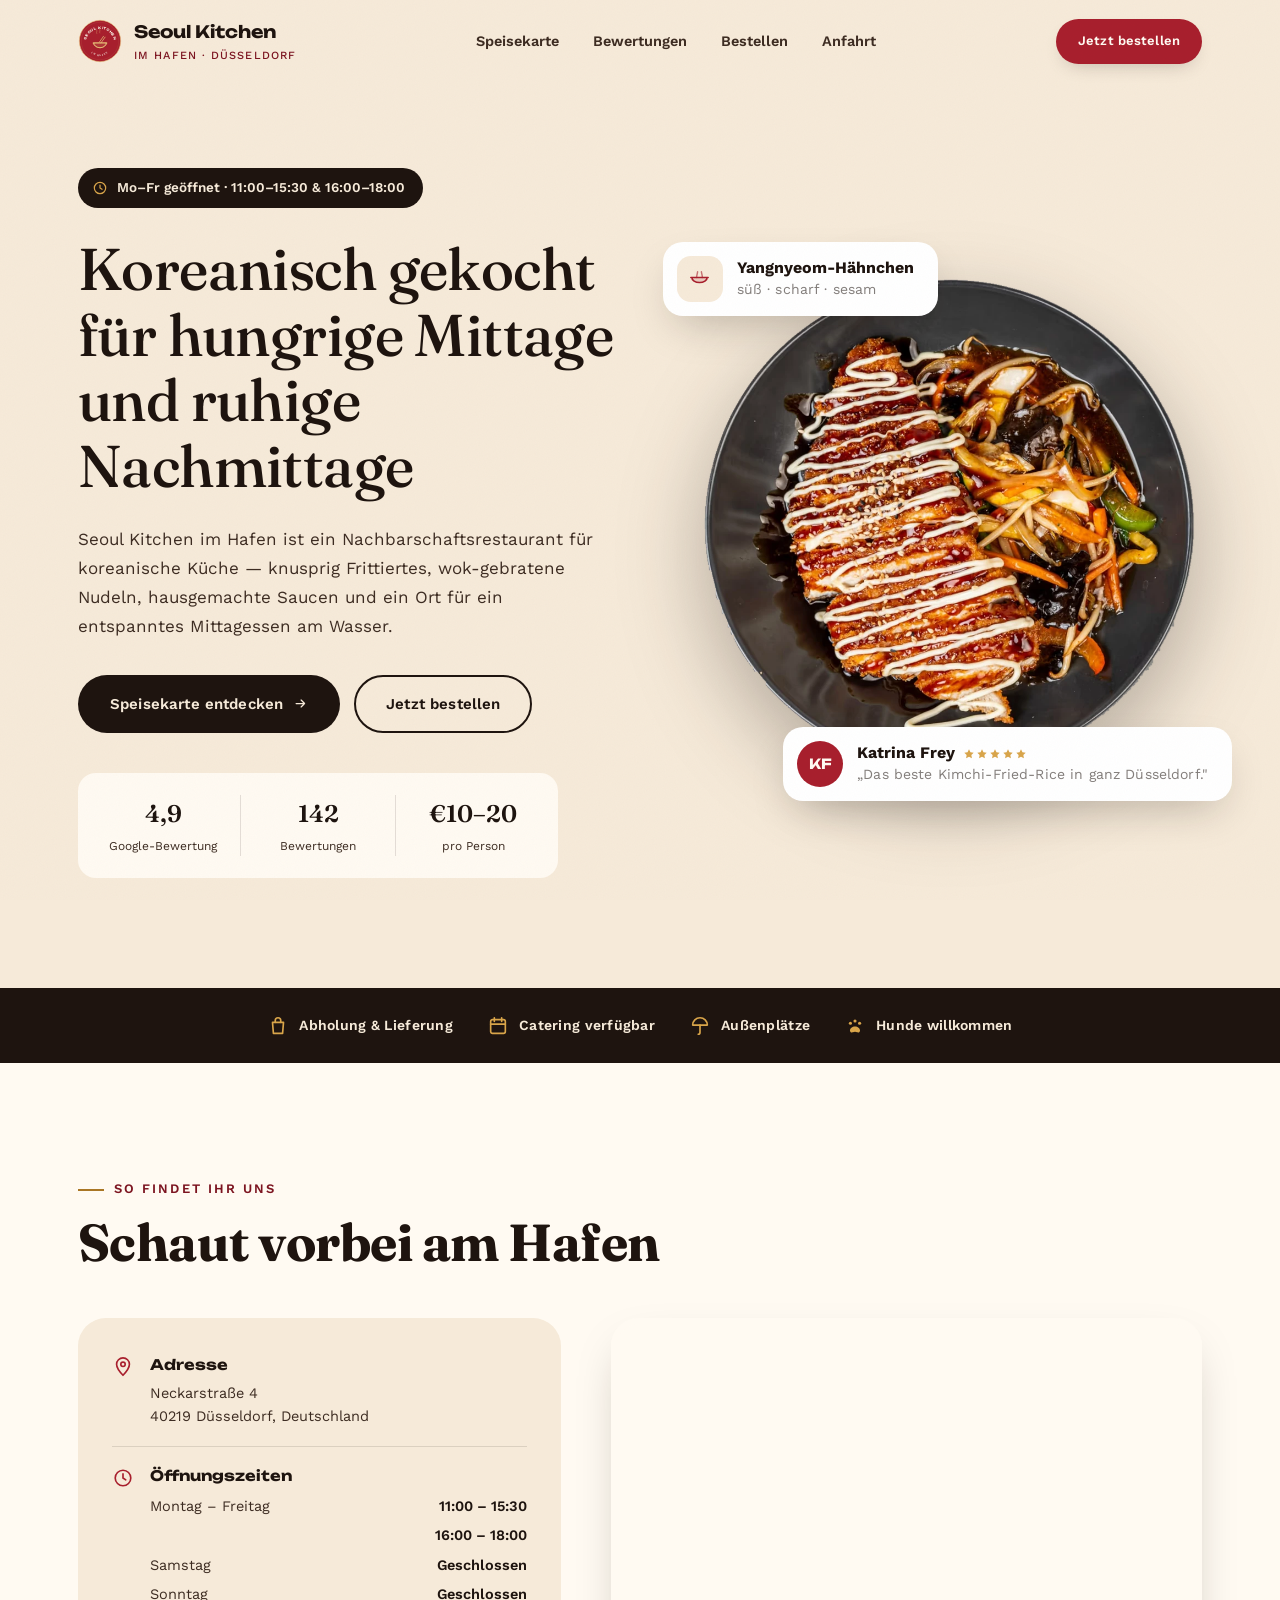
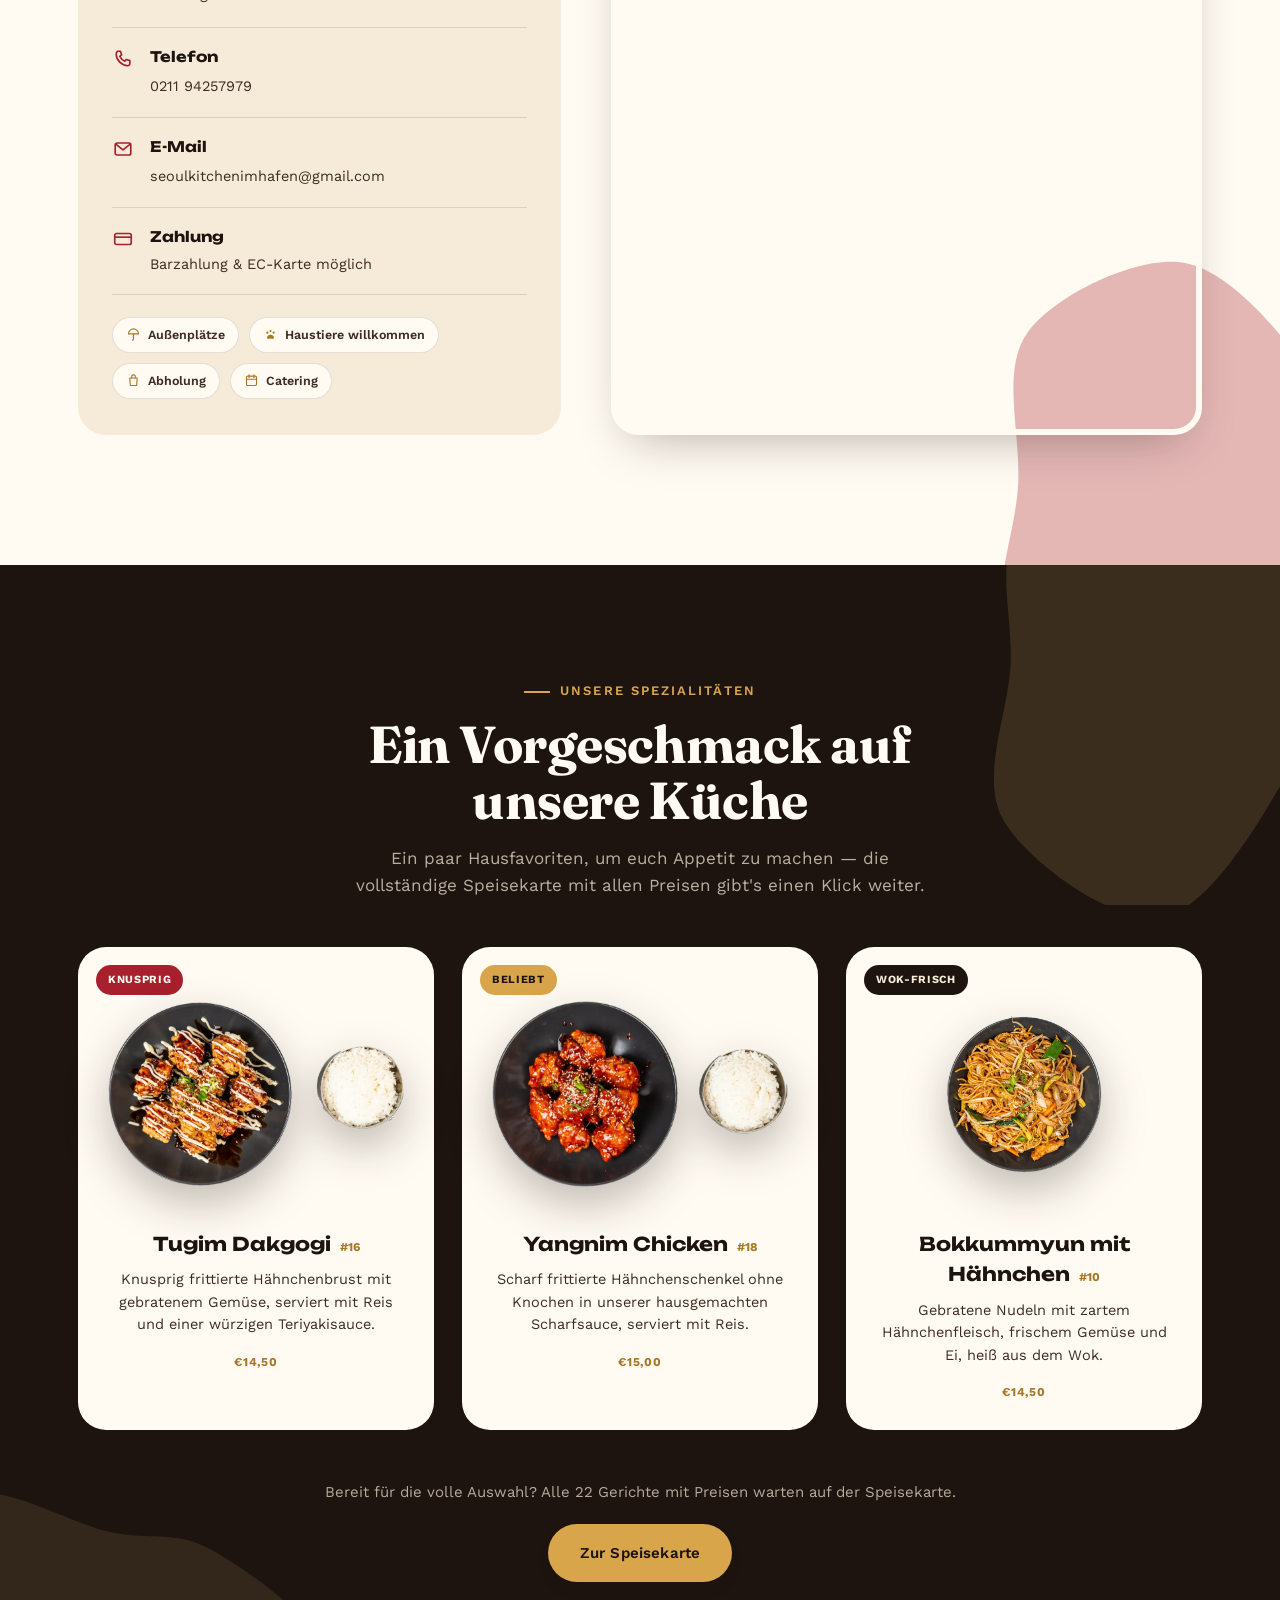
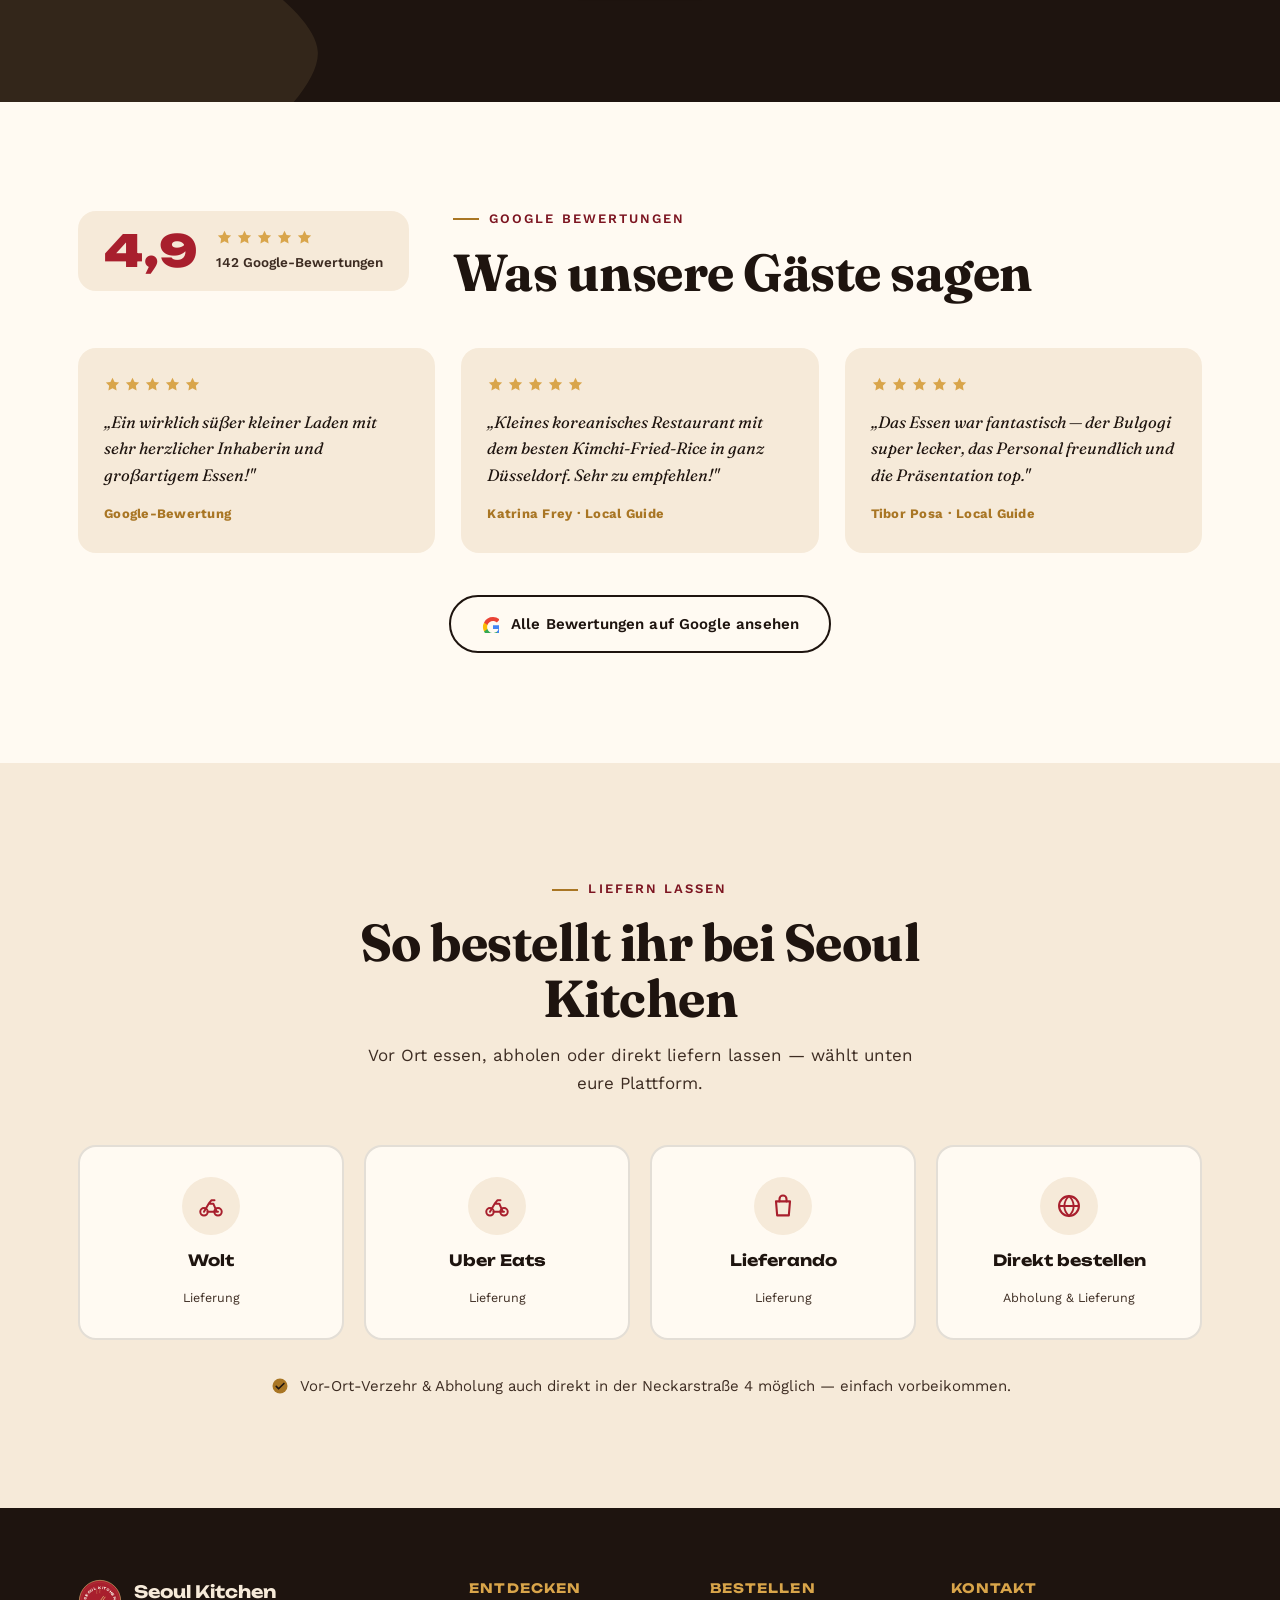
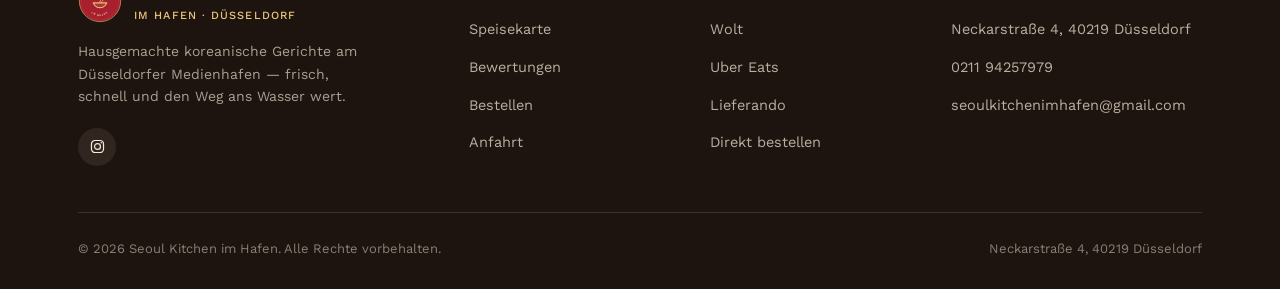
==== commit 72a0b379: "Scale down the noodles plate on homepage to match other dish sizes The Bokkummyun mit Hähnchen photo" ====
--- a/index.html
+++ b/index.html
@@ -239,7 +239,7 @@
 
         <article class="menu-card">
           <span class="tag">Wok-Frisch</span>
-          <div class="plate-wrap"><img src="assets/noodles-cutout.webp" alt="Bokkummyun mit Hähnchenfleisch – gebratene Nudeln mit Hähnchen, Gemüse und Ei"></div>
+          <div class="plate-wrap"><img class="plate-img-sm" src="assets/noodles-cutout.webp" alt="Bokkummyun mit Hähnchenfleisch – gebratene Nudeln mit Hähnchen, Gemüse und Ei"></div>
           <h3>Bokkummyun mit Hähnchen <span class="menu-card-num">#10</span></h3>
           <p>Gebratene Nudeln mit zartem Hähnchenfleisch, frischem Gemüse und Ei, heiß aus dem Wok.</p>
           <span class="price-note">€14,50</span>
--- a/styles.css
+++ b/styles.css
@@ -575,6 +575,8 @@
   transition: transform .35s ease;
 }
 .menu-card:hover .plate-wrap img{ transform: scale(1.05) rotate(-1.5deg); }
+.menu-card .plate-wrap img.plate-img-sm{ width: 70%; height: 70%; }
+.menu-card:hover .plate-wrap img.plate-img-sm{ transform: scale(1.1) rotate(-1.5deg); }
 .menu-card h3{
   font-family: var(--font-display);
   font-size: 19px;
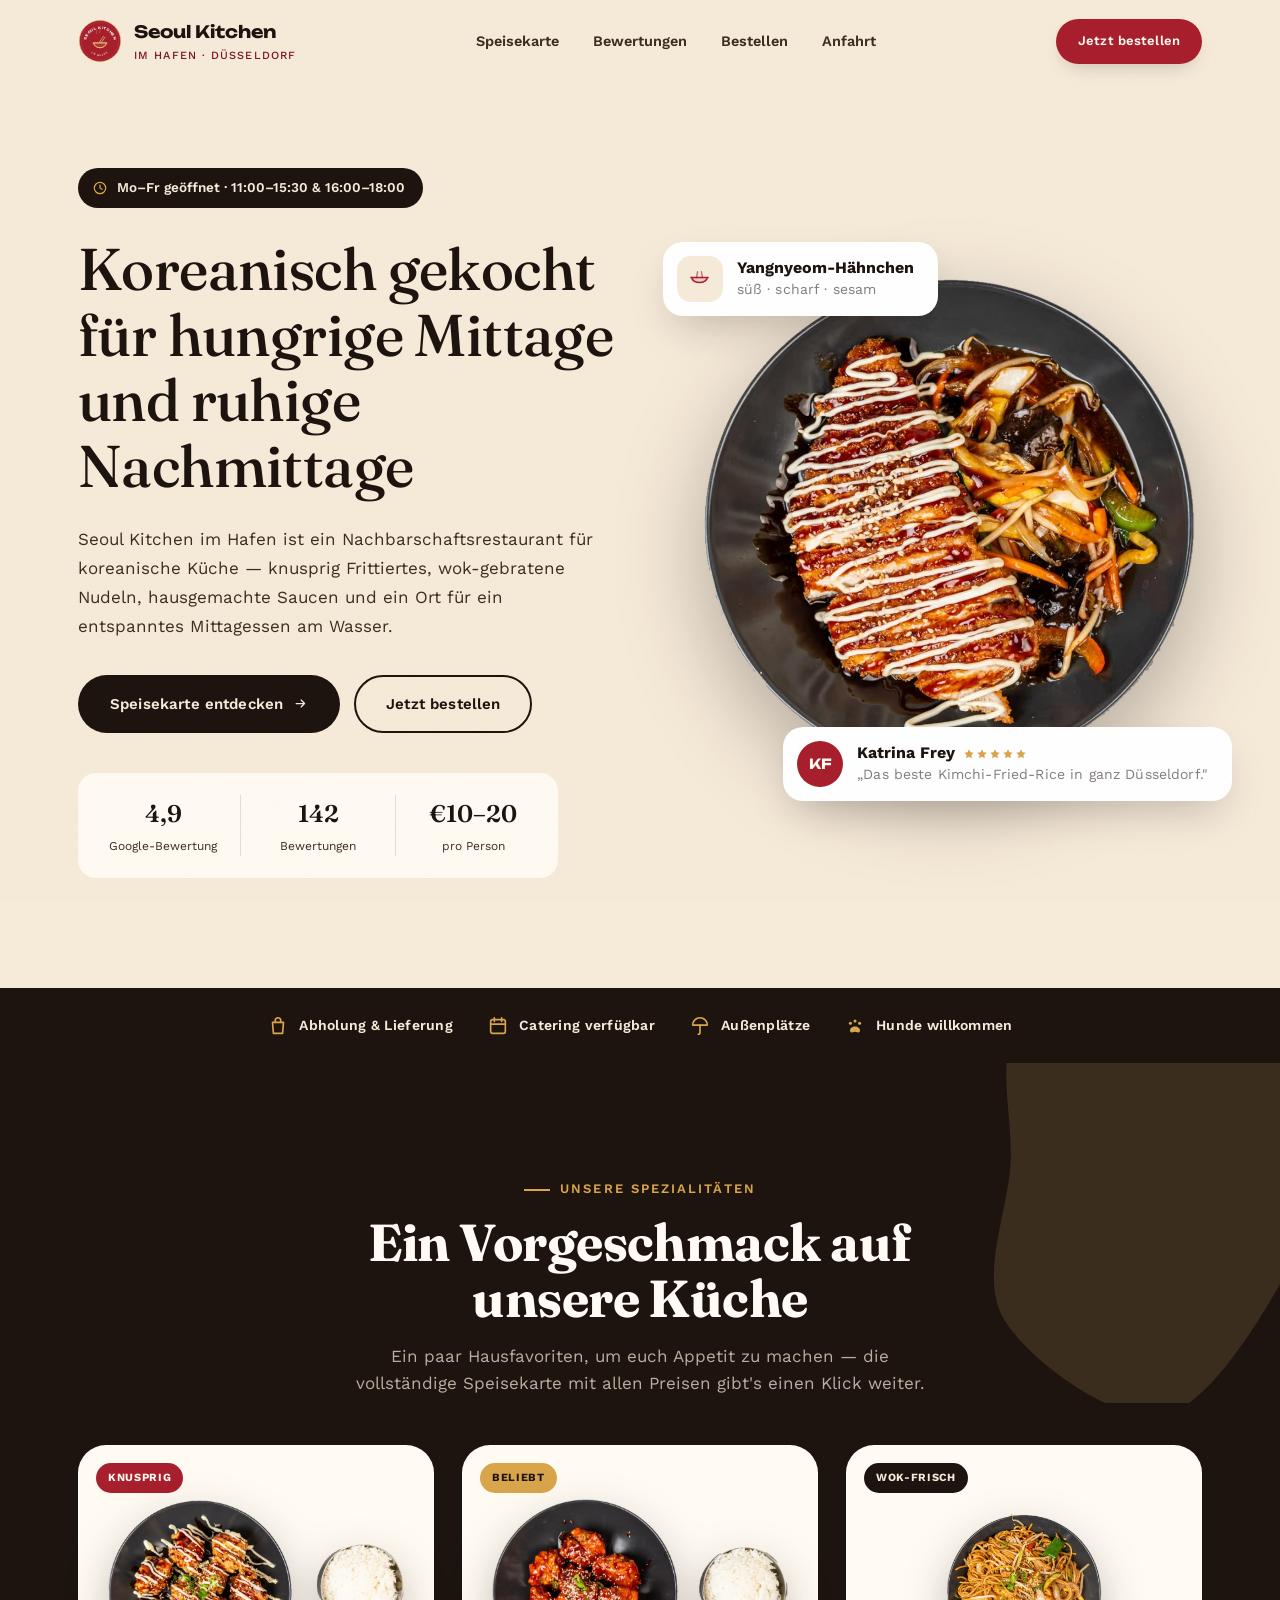
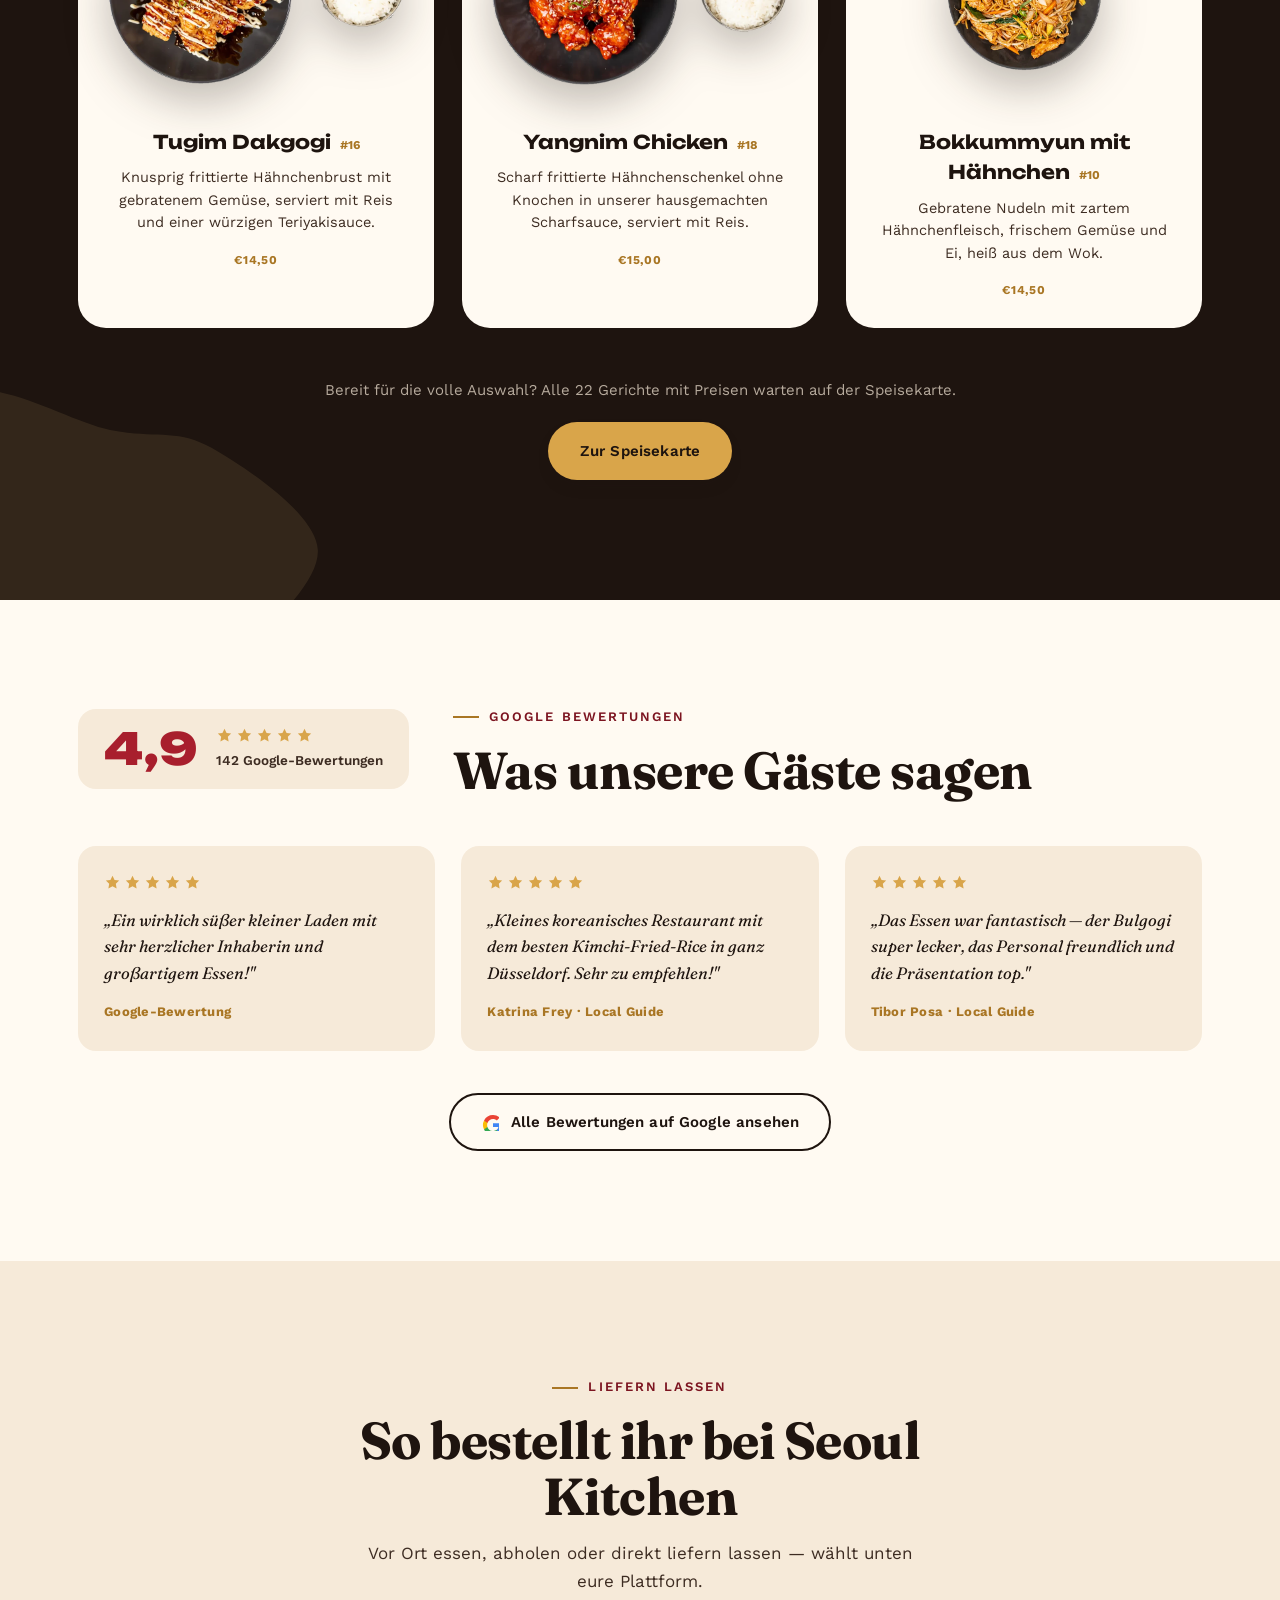
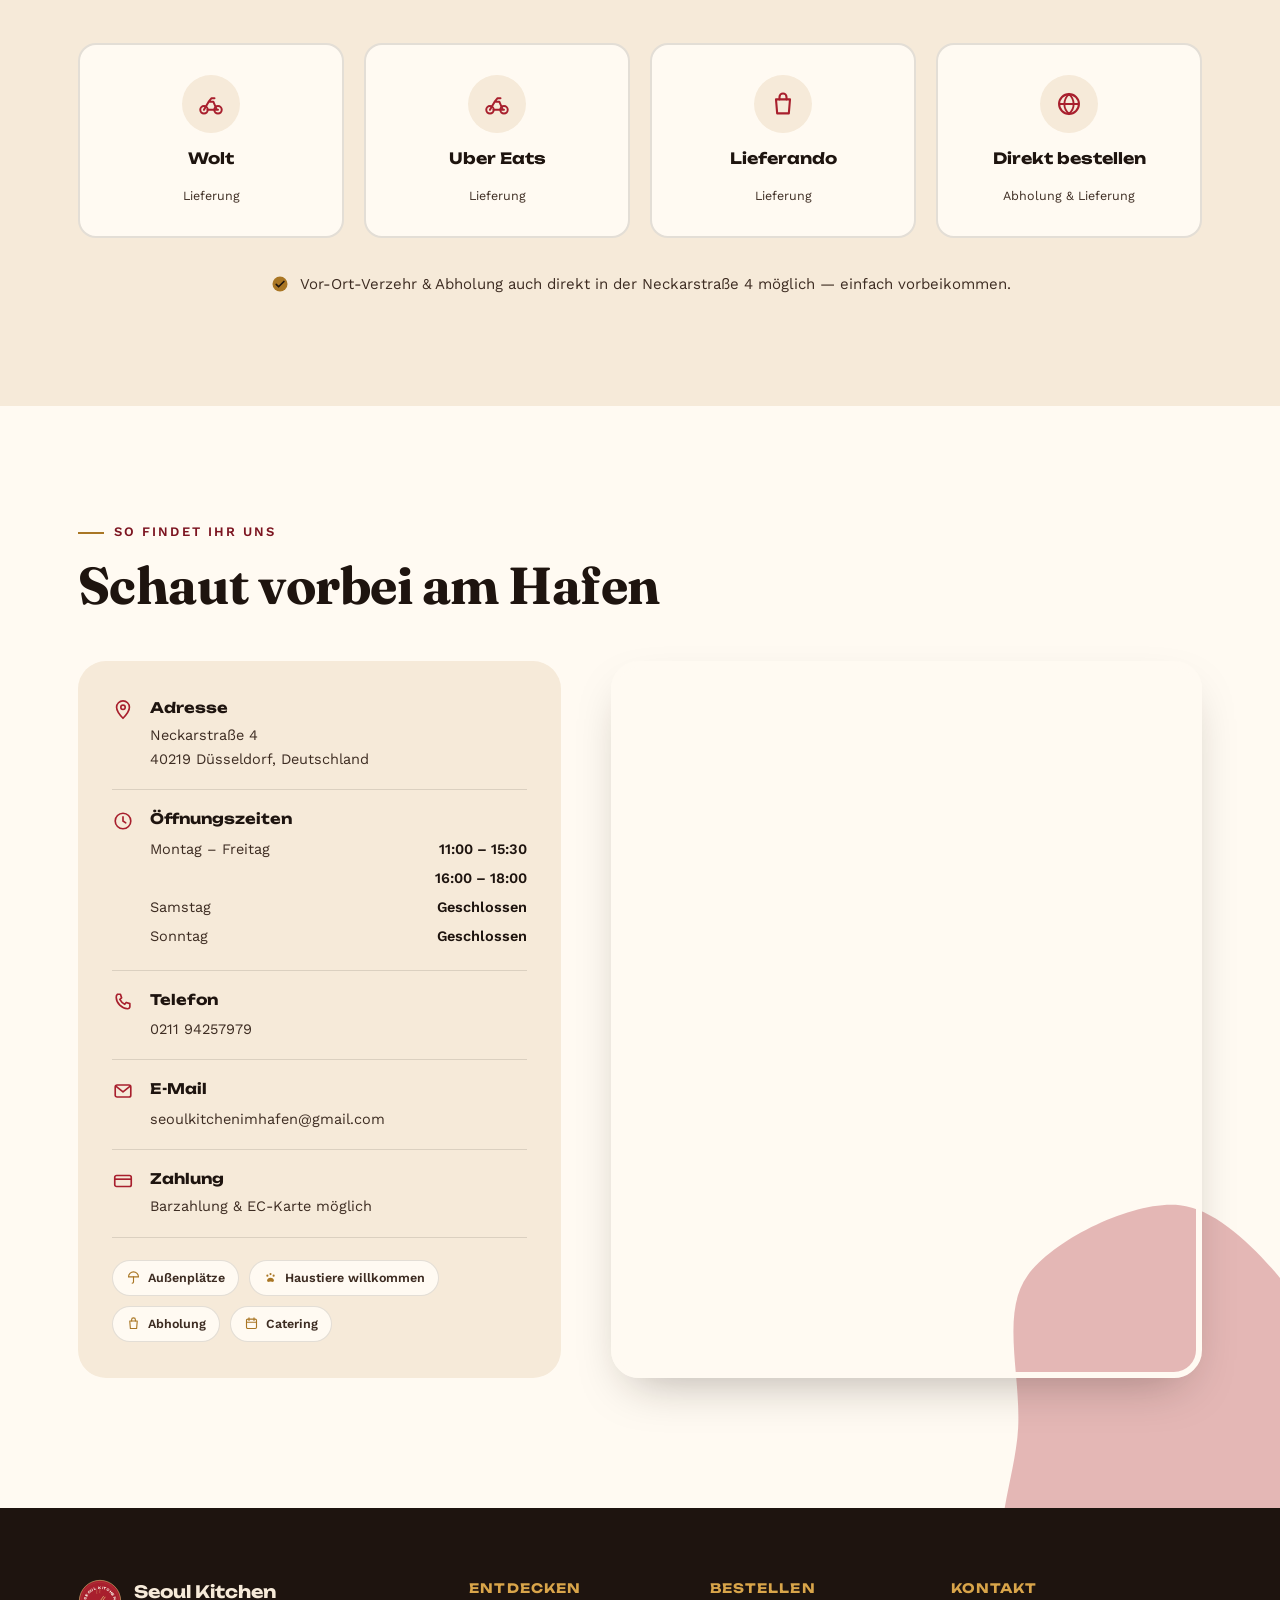
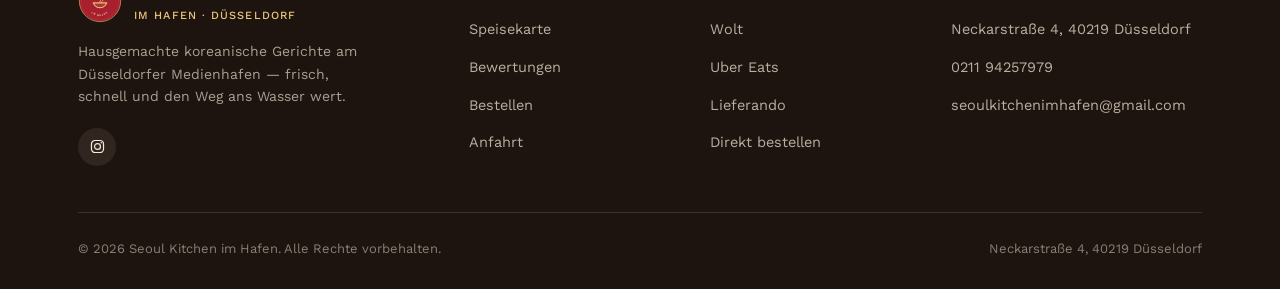
==== commit 982355ea: "Move Visit/Anfahrt section to the bottom of the homepage Was sitting right after the hero (before th" ====
--- a/index.html
+++ b/index.html
@@ -149,6 +149,140 @@
     </div>
   </section>
 
+  <!-- ============ MENU HIGHLIGHTS ============ -->
+  <section class="menu" id="menu">
+    <svg class="blob blob-d" viewBox="0 0 230 230"><use href="#blob-3" fill="#e9c67b"/></svg>
+    <svg class="blob blob-e" viewBox="0 0 230 230"><use href="#blob-27" fill="#e9c67b"/></svg>
+    <div class="container">
+      <div class="section-head centered" data-reveal>
+        <div class="eyebrow" style="justify-content:center;">Unsere Spezialitäten</div>
+        <h2>Ein Vorgeschmack auf unsere Küche</h2>
+        <p style="margin-left:auto; margin-right:auto;">Ein paar Hausfavoriten, um euch Appetit zu machen — die vollständige Speisekarte mit allen Preisen gibt's einen Klick weiter.</p>
+      </div>
+
+      <div class="menu-grid" data-reveal>
+        <article class="menu-card">
+          <span class="tag">Knusprig</span>
+          <div class="plate-wrap"><img src="assets/chicken-sauce-cutout.webp" alt="Tugim Dakgogi – knusprig frittierte Hähnchenbrust mit gebratenem Gemüse und Teriyakisauce"></div>
+          <h3>Tugim Dakgogi <span class="menu-card-num">#16</span></h3>
+          <p>Knusprig frittierte Hähnchenbrust mit gebratenem Gemüse, serviert mit Reis und einer würzigen Teriyakisauce.</p>
+          <span class="price-note">€14,50</span>
+        </article>
+
+        <article class="menu-card">
+          <span class="tag">Beliebt</span>
+          <div class="plate-wrap"><img src="assets/chicken-cutout.webp" alt="Yangnim Chicken – scharf frittierte Hähnchenschenkel ohne Knochen mit Scharfsauce"></div>
+          <h3>Yangnim Chicken <span class="menu-card-num">#18</span></h3>
+          <p>Scharf frittierte Hähnchenschenkel ohne Knochen in unserer hausgemachten Scharfsauce, serviert mit Reis.</p>
+          <span class="price-note">€15,00</span>
+        </article>
+
+        <article class="menu-card">
+          <span class="tag">Wok-Frisch</span>
+          <div class="plate-wrap"><img class="plate-img-sm" src="assets/noodles-cutout.webp" alt="Bokkummyun mit Hähnchenfleisch – gebratene Nudeln mit Hähnchen, Gemüse und Ei"></div>
+          <h3>Bokkummyun mit Hähnchen <span class="menu-card-num">#10</span></h3>
+          <p>Gebratene Nudeln mit zartem Hähnchenfleisch, frischem Gemüse und Ei, heiß aus dem Wok.</p>
+          <span class="price-note">€14,50</span>
+        </article>
+      </div>
+
+      <div class="menu-foot" data-reveal>
+        <p>Bereit für die volle Auswahl? Alle 22 Gerichte mit Preisen warten auf der Speisekarte.</p>
+        <a href="menu.html" class="btn btn-gold">Zur Speisekarte</a>
+      </div>
+    </div>
+  </section>
+
+  <!-- ============ GOOGLE BEWERTUNGEN ============ -->
+  <section class="reviews" id="bewertungen">
+    <div class="container">
+      <div class="reviews-head" data-reveal>
+        <div class="reviews-score">
+          <span class="reviews-number">4,9</span>
+          <div class="reviews-score-meta">
+            <div class="reviews-stars" aria-hidden="true">
+              <svg viewBox="0 0 24 24"><use href="#icon-star"/></svg><svg viewBox="0 0 24 24"><use href="#icon-star"/></svg><svg viewBox="0 0 24 24"><use href="#icon-star"/></svg><svg viewBox="0 0 24 24"><use href="#icon-star"/></svg><svg viewBox="0 0 24 24"><use href="#icon-star"/></svg>
+            </div>
+            <span>142 Google-Bewertungen</span>
+          </div>
+        </div>
+        <div class="section-head" style="margin-bottom:0;">
+          <div class="eyebrow">Google Bewertungen</div>
+          <h2>Was unsere Gäste sagen</h2>
+        </div>
+      </div>
+
+      <div class="reviews-grid" data-reveal>
+        <article class="review-card">
+          <div class="reviews-stars" aria-hidden="true">
+            <svg viewBox="0 0 24 24"><use href="#icon-star"/></svg><svg viewBox="0 0 24 24"><use href="#icon-star"/></svg><svg viewBox="0 0 24 24"><use href="#icon-star"/></svg><svg viewBox="0 0 24 24"><use href="#icon-star"/></svg><svg viewBox="0 0 24 24"><use href="#icon-star"/></svg>
+          </div>
+          <p>„Ein wirklich süßer kleiner Laden mit sehr herzlicher Inhaberin und großartigem Essen!"</p>
+          <span class="review-author">Google-Bewertung</span>
+        </article>
+
+        <article class="review-card">
+          <div class="reviews-stars" aria-hidden="true">
+            <svg viewBox="0 0 24 24"><use href="#icon-star"/></svg><svg viewBox="0 0 24 24"><use href="#icon-star"/></svg><svg viewBox="0 0 24 24"><use href="#icon-star"/></svg><svg viewBox="0 0 24 24"><use href="#icon-star"/></svg><svg viewBox="0 0 24 24"><use href="#icon-star"/></svg>
+          </div>
+          <p>„Kleines koreanisches Restaurant mit dem besten Kimchi-Fried-Rice in ganz Düsseldorf. Sehr zu empfehlen!"</p>
+          <span class="review-author">Katrina Frey · Local Guide</span>
+        </article>
+
+        <article class="review-card">
+          <div class="reviews-stars" aria-hidden="true">
+            <svg viewBox="0 0 24 24"><use href="#icon-star"/></svg><svg viewBox="0 0 24 24"><use href="#icon-star"/></svg><svg viewBox="0 0 24 24"><use href="#icon-star"/></svg><svg viewBox="0 0 24 24"><use href="#icon-star"/></svg><svg viewBox="0 0 24 24"><use href="#icon-star"/></svg>
+          </div>
+          <p>„Das Essen war fantastisch — der Bulgogi super lecker, das Personal freundlich und die Präsentation top."</p>
+          <span class="review-author">Tibor Posa · Local Guide</span>
+        </article>
+      </div>
+
+      <div class="reviews-foot" data-reveal>
+        <a href="https://www.google.com/maps/search/?api=1&query=Seoul+Kitchen+im+Hafen+Neckarstra%C3%9Fe+4+D%C3%BCsseldorf" target="_blank" rel="noopener" class="btn btn-outline">
+          <svg style="width:18px;height:18px;"><use href="#icon-google"/></svg>
+          Alle Bewertungen auf Google ansehen
+        </a>
+      </div>
+    </div>
+  </section>
+
+  <!-- ============ ORDER ============ -->
+  <section class="order" id="order">
+    <div class="container">
+      <div class="section-head centered" data-reveal>
+        <div class="eyebrow" style="justify-content:center;">Liefern lassen</div>
+        <h2>So bestellt ihr bei Seoul Kitchen</h2>
+        <p style="margin-left:auto; margin-right:auto;">Vor Ort essen, abholen oder direkt liefern lassen — wählt unten eure Plattform.</p>
+      </div>
+
+      <div class="order-grid" data-reveal>
+        <a class="order-card" href="https://wolt.com/en/deu/dusseldorf/restaurant/seoul-kitchen-neckarstrasse?srsltid=AfmBOooCRmc80H0mNJdryHwr1PW15DmDsGkSPhAyktWx3p9UtdB1E4yQ" target="_blank" rel="noopener">
+          <div class="icon-wrap"><svg viewBox="0 0 24 24"><use href="#icon-bike"/></svg></div>
+          <h4>Wolt</h4>
+          <span>Lieferung</span>
+        </a>
+        <a class="order-card" href="https://www.ubereats.com/de-en/store/seoul-kitchen-im-medienhafen/Em-YU3mrXCmFtOS9ZdHRyA?srsltid=AfmBOooQ-R_CGeqImIwzBNKBwVt7LoH9Y2u2TPbvu3luBzCDB6OTpp7V" target="_blank" rel="noopener">
+          <div class="icon-wrap"><svg viewBox="0 0 24 24"><use href="#icon-bike"/></svg></div>
+          <h4>Uber Eats</h4>
+          <span>Lieferung</span>
+        </a>
+        <a class="order-card" href="https://www.seoulkitchenimhafendusseldorf.de/" target="_blank" rel="noopener">
+          <div class="icon-wrap"><svg viewBox="0 0 24 24"><use href="#icon-bag"/></svg></div>
+          <h4>Lieferando</h4>
+          <span>Lieferung</span>
+        </a>
+        <a class="order-card" href="https://seoul-kitchen-im-hafen-dusseldorf.order.app.hd.digital/menus" target="_blank" rel="noopener">
+          <div class="icon-wrap"><svg viewBox="0 0 24 24"><use href="#icon-globe"/></svg></div>
+          <h4>Direkt bestellen</h4>
+          <span>Abholung &amp; Lieferung</span>
+        </a>
+      </div>
+
+      <p class="order-note"><svg viewBox="0 0 24 24"><use href="#icon-check"/></svg>Vor-Ort-Verzehr &amp; Abholung auch direkt in der Neckarstraße 4 möglich — einfach vorbeikommen.</p>
+    </div>
+  </section>
+
   <!-- ============ VISIT ============ -->
   <section class="visit" id="visit">
     <svg class="blob blob-f" viewBox="0 0 230 230"><use href="#blob-3" fill="#a81f2d"/></svg>
@@ -209,141 +343,6 @@
     </div>
   </section>
 
-  <!-- ============ MENU HIGHLIGHTS ============ -->
-  <section class="menu" id="menu">
-    <svg class="blob blob-d" viewBox="0 0 230 230"><use href="#blob-3" fill="#e9c67b"/></svg>
-    <svg class="blob blob-e" viewBox="0 0 230 230"><use href="#blob-27" fill="#e9c67b"/></svg>
-    <div class="container">
-      <div class="section-head centered" data-reveal>
-        <div class="eyebrow" style="justify-content:center;">Unsere Spezialitäten</div>
-        <h2>Ein Vorgeschmack auf unsere Küche</h2>
-        <p style="margin-left:auto; margin-right:auto;">Ein paar Hausfavoriten, um euch Appetit zu machen — die vollständige Speisekarte mit allen Preisen gibt's einen Klick weiter.</p>
-      </div>
-
-      <div class="menu-grid" data-reveal>
-        <article class="menu-card">
-          <span class="tag">Knusprig</span>
-          <div class="plate-wrap"><img src="assets/chicken-sauce-cutout.webp" alt="Tugim Dakgogi – knusprig frittierte Hähnchenbrust mit gebratenem Gemüse und Teriyakisauce"></div>
-          <h3>Tugim Dakgogi <span class="menu-card-num">#16</span></h3>
-          <p>Knusprig frittierte Hähnchenbrust mit gebratenem Gemüse, serviert mit Reis und einer würzigen Teriyakisauce.</p>
-          <span class="price-note">€14,50</span>
-        </article>
-
-        <article class="menu-card">
-          <span class="tag">Beliebt</span>
-          <div class="plate-wrap"><img src="assets/chicken-cutout.webp" alt="Yangnim Chicken – scharf frittierte Hähnchenschenkel ohne Knochen mit Scharfsauce"></div>
-          <h3>Yangnim Chicken <span class="menu-card-num">#18</span></h3>
-          <p>Scharf frittierte Hähnchenschenkel ohne Knochen in unserer hausgemachten Scharfsauce, serviert mit Reis.</p>
-          <span class="price-note">€15,00</span>
-        </article>
-
-        <article class="menu-card">
-          <span class="tag">Wok-Frisch</span>
-          <div class="plate-wrap"><img class="plate-img-sm" src="assets/noodles-cutout.webp" alt="Bokkummyun mit Hähnchenfleisch – gebratene Nudeln mit Hähnchen, Gemüse und Ei"></div>
-          <h3>Bokkummyun mit Hähnchen <span class="menu-card-num">#10</span></h3>
-          <p>Gebratene Nudeln mit zartem Hähnchenfleisch, frischem Gemüse und Ei, heiß aus dem Wok.</p>
-          <span class="price-note">€14,50</span>
-        </article>
-      </div>
-
-      <div class="menu-foot" data-reveal>
-        <p>Bereit für die volle Auswahl? Alle 22 Gerichte mit Preisen warten auf der Speisekarte.</p>
-        <a href="menu.html" class="btn btn-gold">Zur Speisekarte</a>
-      </div>
-    </div>
-  </section>
-
-  <!-- ============ GOOGLE BEWERTUNGEN ============ -->
-  <section class="reviews" id="bewertungen">
-    <div class="container">
-      <div class="reviews-head" data-reveal>
-        <div class="reviews-score">
-          <span class="reviews-number">4,9</span>
-          <div class="reviews-score-meta">
-            <div class="reviews-stars" aria-hidden="true">
-              <svg viewBox="0 0 24 24"><use href="#icon-star"/></svg><svg viewBox="0 0 24 24"><use href="#icon-star"/></svg><svg viewBox="0 0 24 24"><use href="#icon-star"/></svg><svg viewBox="0 0 24 24"><use href="#icon-star"/></svg><svg viewBox="0 0 24 24"><use href="#icon-star"/></svg>
-            </div>
-            <span>142 Google-Bewertungen</span>
-          </div>
-        </div>
-        <div class="section-head" style="margin-bottom:0;">
-          <div class="eyebrow">Google Bewertungen</div>
-          <h2>Was unsere Gäste sagen</h2>
-        </div>
-      </div>
-
-      <div class="reviews-grid" data-reveal>
-        <article class="review-card">
-          <div class="reviews-stars" aria-hidden="true">
-            <svg viewBox="0 0 24 24"><use href="#icon-star"/></svg><svg viewBox="0 0 24 24"><use href="#icon-star"/></svg><svg viewBox="0 0 24 24"><use href="#icon-star"/></svg><svg viewBox="0 0 24 24"><use href="#icon-star"/></svg><svg viewBox="0 0 24 24"><use href="#icon-star"/></svg>
-          </div>
-          <p>„Ein wirklich süßer kleiner Laden mit sehr herzlicher Inhaberin und großartigem Essen!"</p>
-          <span class="review-author">Google-Bewertung</span>
-        </article>
-
-        <article class="review-card">
-          <div class="reviews-stars" aria-hidden="true">
-            <svg viewBox="0 0 24 24"><use href="#icon-star"/></svg><svg viewBox="0 0 24 24"><use href="#icon-star"/></svg><svg viewBox="0 0 24 24"><use href="#icon-star"/></svg><svg viewBox="0 0 24 24"><use href="#icon-star"/></svg><svg viewBox="0 0 24 24"><use href="#icon-star"/></svg>
-          </div>
-          <p>„Kleines koreanisches Restaurant mit dem besten Kimchi-Fried-Rice in ganz Düsseldorf. Sehr zu empfehlen!"</p>
-          <span class="review-author">Katrina Frey · Local Guide</span>
-        </article>
-
-        <article class="review-card">
-          <div class="reviews-stars" aria-hidden="true">
-            <svg viewBox="0 0 24 24"><use href="#icon-star"/></svg><svg viewBox="0 0 24 24"><use href="#icon-star"/></svg><svg viewBox="0 0 24 24"><use href="#icon-star"/></svg><svg viewBox="0 0 24 24"><use href="#icon-star"/></svg><svg viewBox="0 0 24 24"><use href="#icon-star"/></svg>
-          </div>
-          <p>„Das Essen war fantastisch — der Bulgogi super lecker, das Personal freundlich und die Präsentation top."</p>
-          <span class="review-author">Tibor Posa · Local Guide</span>
-        </article>
-      </div>
-
-      <div class="reviews-foot" data-reveal>
-        <a href="https://www.google.com/maps/search/?api=1&query=Seoul+Kitchen+im+Hafen+Neckarstra%C3%9Fe+4+D%C3%BCsseldorf" target="_blank" rel="noopener" class="btn btn-outline">
-          <svg style="width:18px;height:18px;"><use href="#icon-google"/></svg>
-          Alle Bewertungen auf Google ansehen
-        </a>
-      </div>
-    </div>
-  </section>
-
-  <!-- ============ ORDER ============ -->
-  <section class="order" id="order">
-    <div class="container">
-      <div class="section-head centered" data-reveal>
-        <div class="eyebrow" style="justify-content:center;">Liefern lassen</div>
-        <h2>So bestellt ihr bei Seoul Kitchen</h2>
-        <p style="margin-left:auto; margin-right:auto;">Vor Ort essen, abholen oder direkt liefern lassen — wählt unten eure Plattform.</p>
-      </div>
-
-      <div class="order-grid" data-reveal>
-        <a class="order-card" href="https://wolt.com/en/deu/dusseldorf/restaurant/seoul-kitchen-neckarstrasse?srsltid=AfmBOooCRmc80H0mNJdryHwr1PW15DmDsGkSPhAyktWx3p9UtdB1E4yQ" target="_blank" rel="noopener">
-          <div class="icon-wrap"><svg viewBox="0 0 24 24"><use href="#icon-bike"/></svg></div>
-          <h4>Wolt</h4>
-          <span>Lieferung</span>
-        </a>
-        <a class="order-card" href="https://www.ubereats.com/de-en/store/seoul-kitchen-im-medienhafen/Em-YU3mrXCmFtOS9ZdHRyA?srsltid=AfmBOooQ-R_CGeqImIwzBNKBwVt7LoH9Y2u2TPbvu3luBzCDB6OTpp7V" target="_blank" rel="noopener">
-          <div class="icon-wrap"><svg viewBox="0 0 24 24"><use href="#icon-bike"/></svg></div>
-          <h4>Uber Eats</h4>
-          <span>Lieferung</span>
-        </a>
-        <a class="order-card" href="https://www.seoulkitchenimhafendusseldorf.de/" target="_blank" rel="noopener">
-          <div class="icon-wrap"><svg viewBox="0 0 24 24"><use href="#icon-bag"/></svg></div>
-          <h4>Lieferando</h4>
-          <span>Lieferung</span>
-        </a>
-        <a class="order-card" href="https://seoul-kitchen-im-hafen-dusseldorf.order.app.hd.digital/menus" target="_blank" rel="noopener">
-          <div class="icon-wrap"><svg viewBox="0 0 24 24"><use href="#icon-globe"/></svg></div>
-          <h4>Direkt bestellen</h4>
-          <span>Abholung &amp; Lieferung</span>
-        </a>
-      </div>
-
-      <p class="order-note"><svg viewBox="0 0 24 24"><use href="#icon-check"/></svg>Vor-Ort-Verzehr &amp; Abholung auch direkt in der Neckarstraße 4 möglich — einfach vorbeikommen.</p>
-    </div>
-  </section>
-
-
 </main>
 
 <!-- ============ FOOTER ============ -->
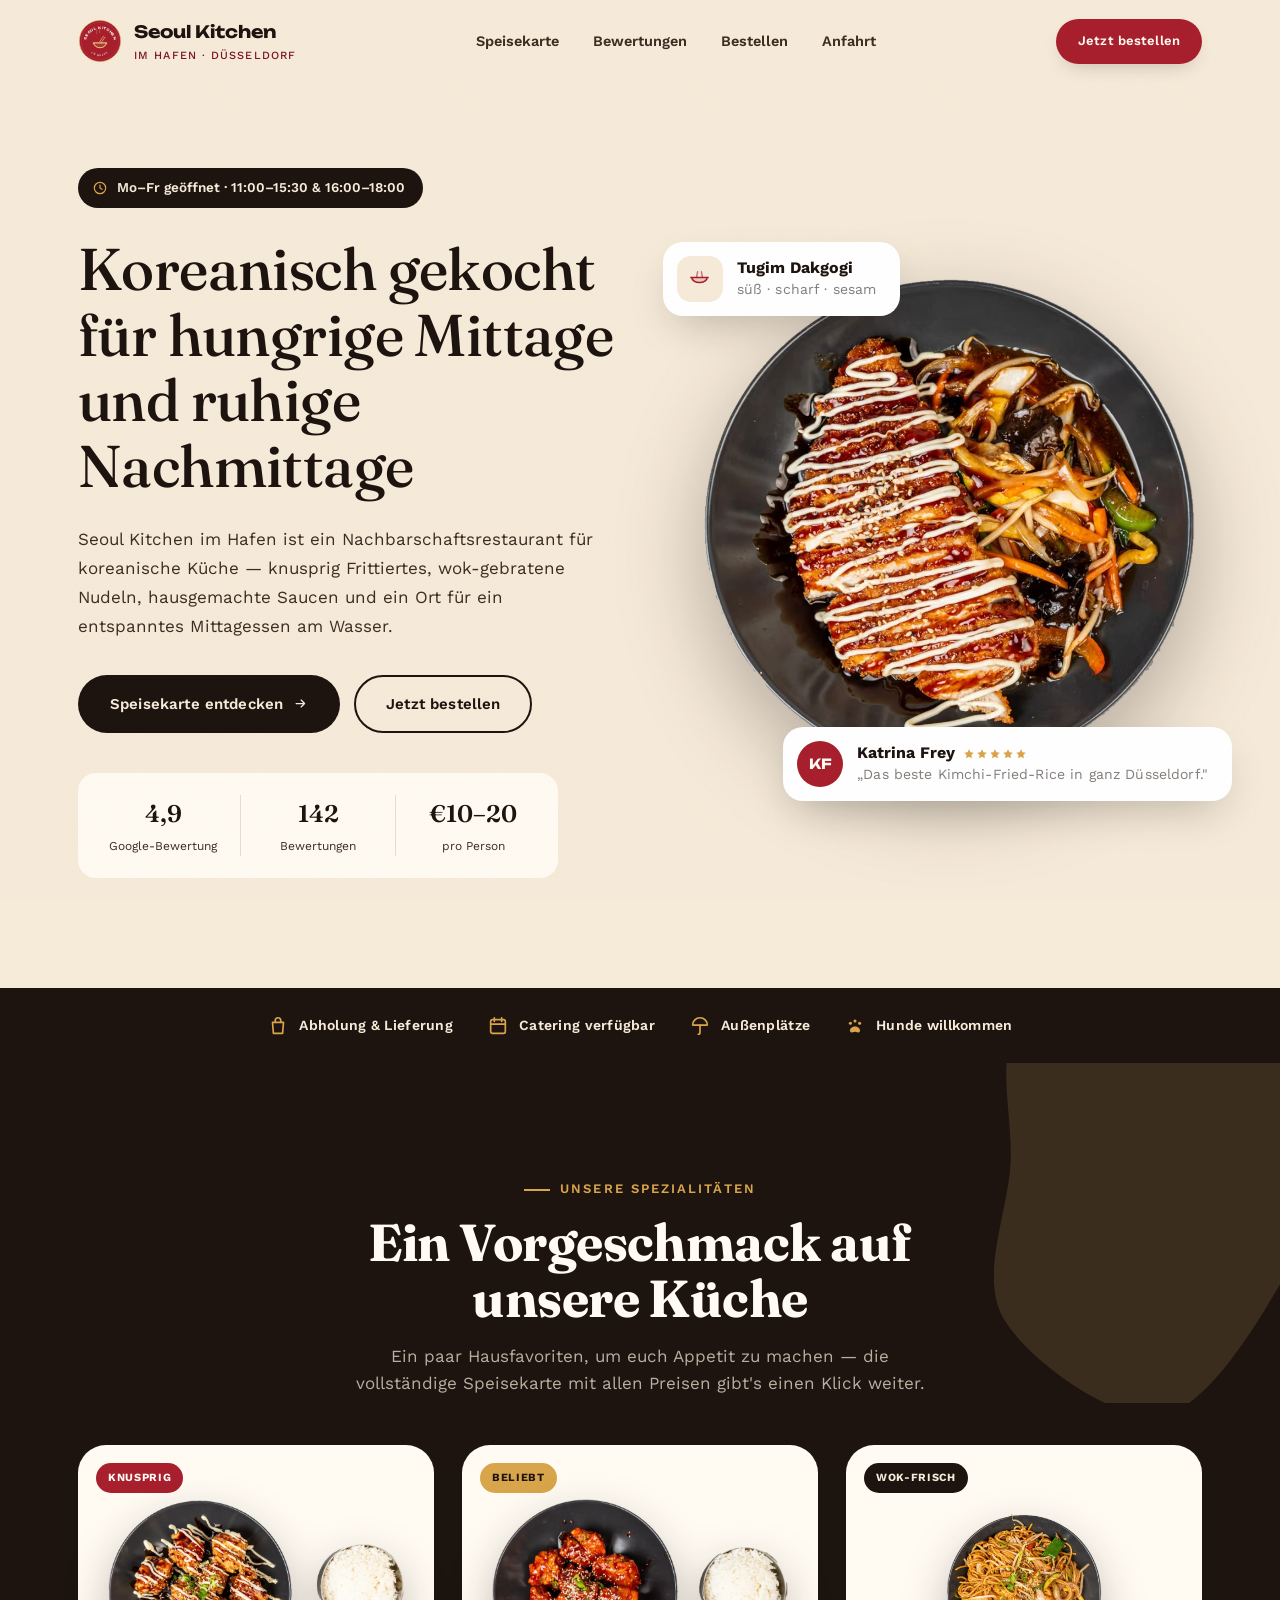
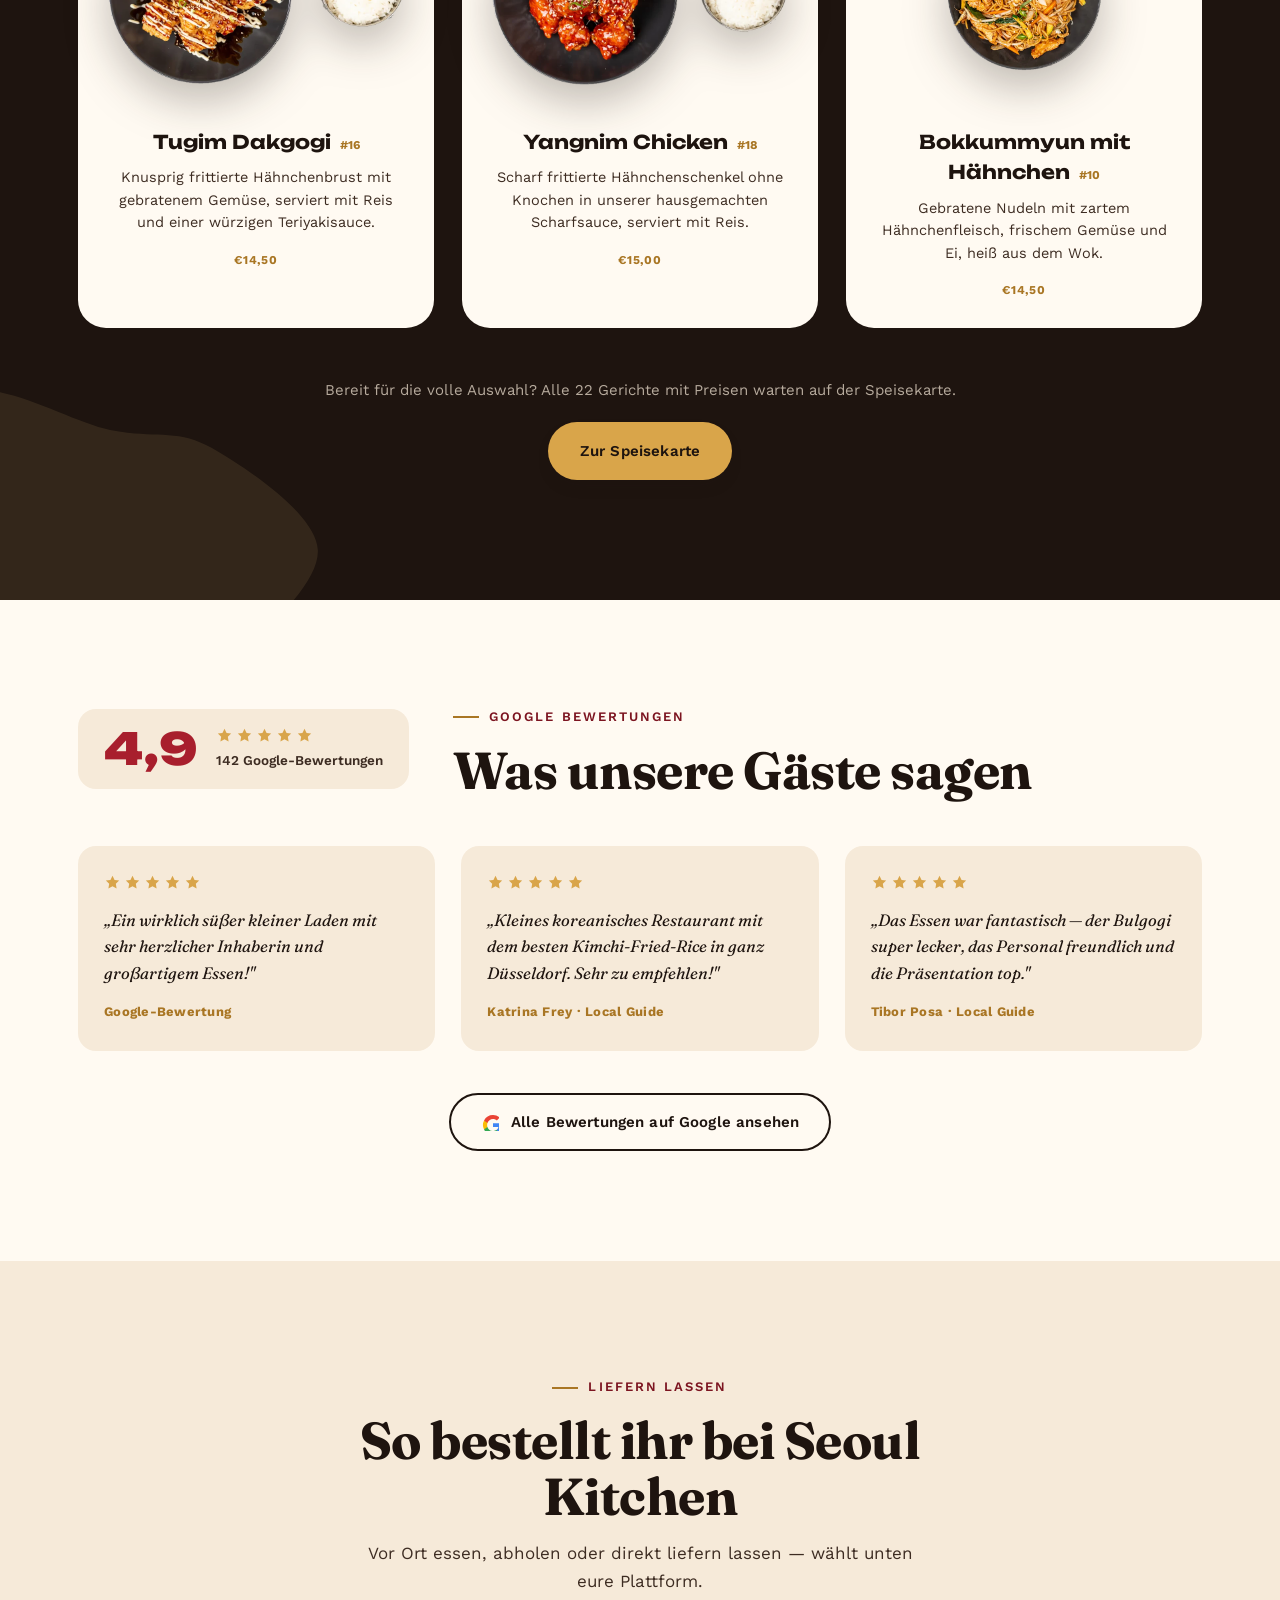
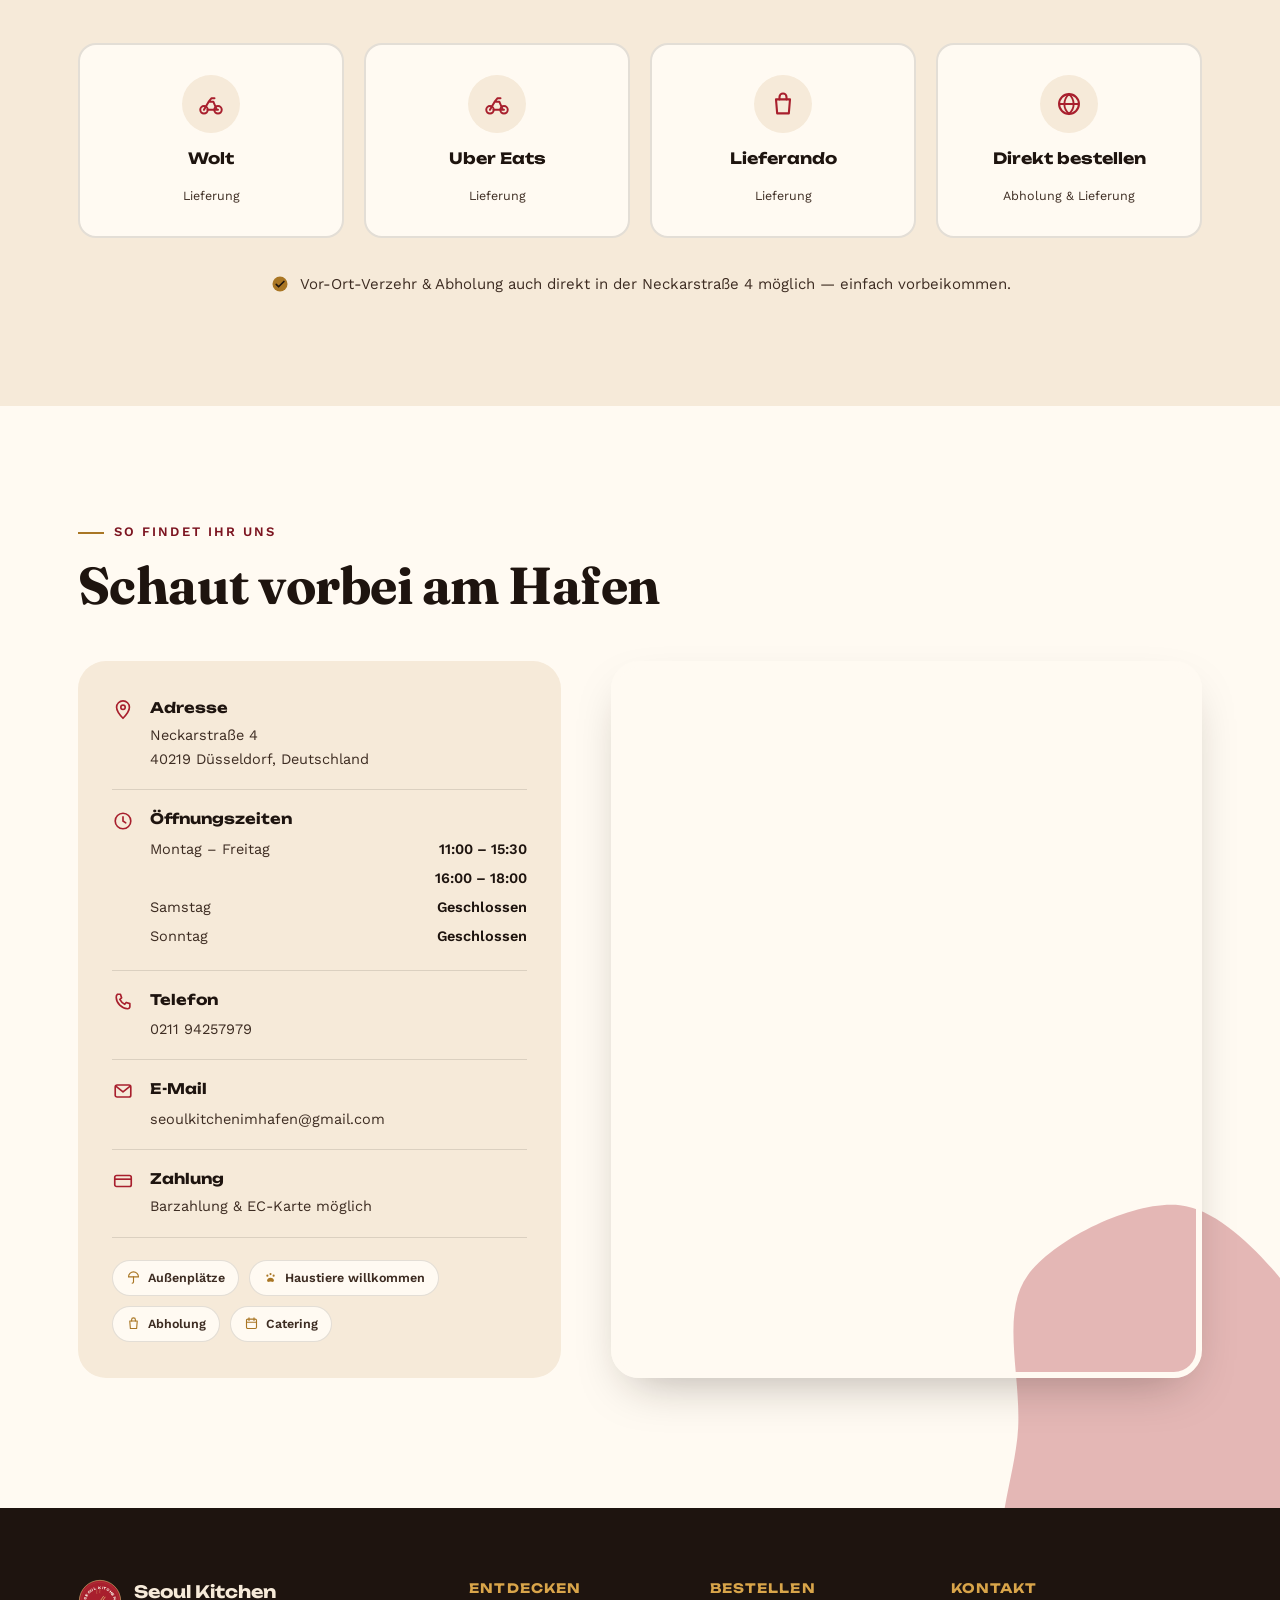
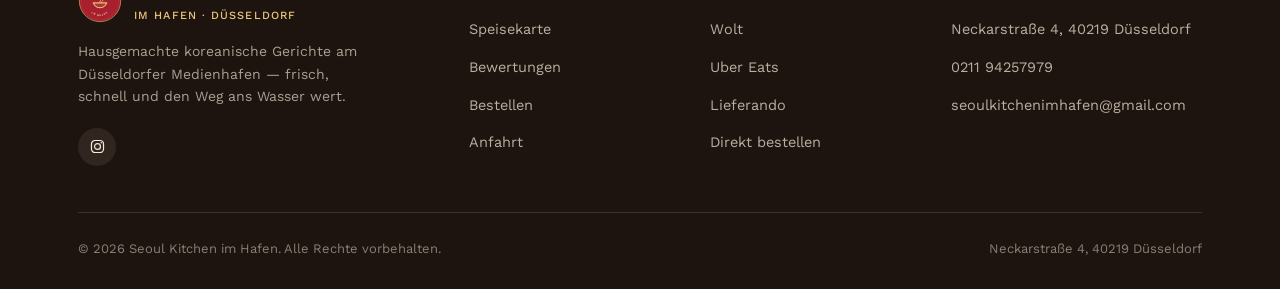
==== commit 49a8955a: "Fix hero dish label: Tugim Dakgogi, not Yangnyeom-Hähnchen The hero photo's floating chip named the " ====
--- a/index.html
+++ b/index.html
@@ -117,7 +117,7 @@
         <div class="hero-chip hero-chip-top">
           <div class="hero-chip-icon"><svg viewBox="0 0 24 24"><use href="#icon-bowl2"/></svg></div>
           <div class="hero-chip-body">
-            <h5>Yangnyeom-Hähnchen</h5>
+            <h5>Tugim Dakgogi</h5>
             <span class="hero-chip-sub">süß · scharf · sesam</span>
           </div>
         </div>
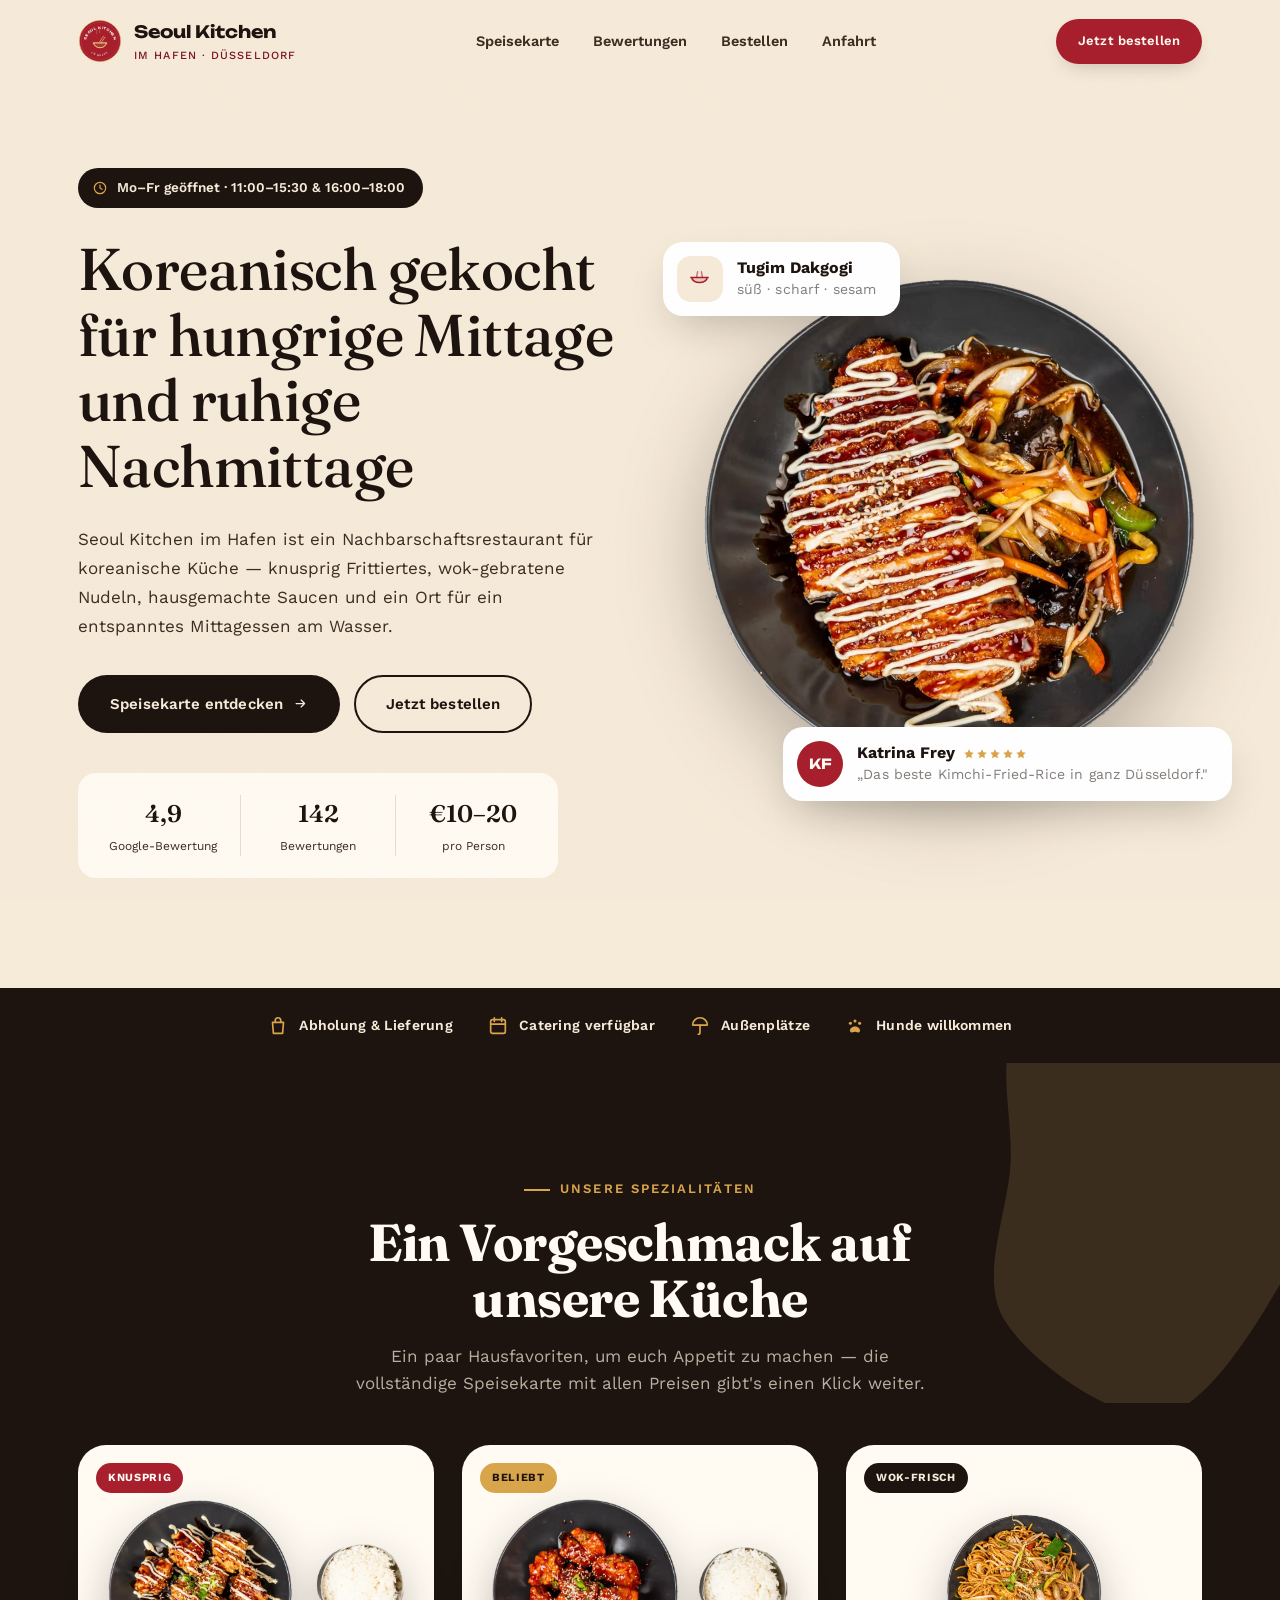
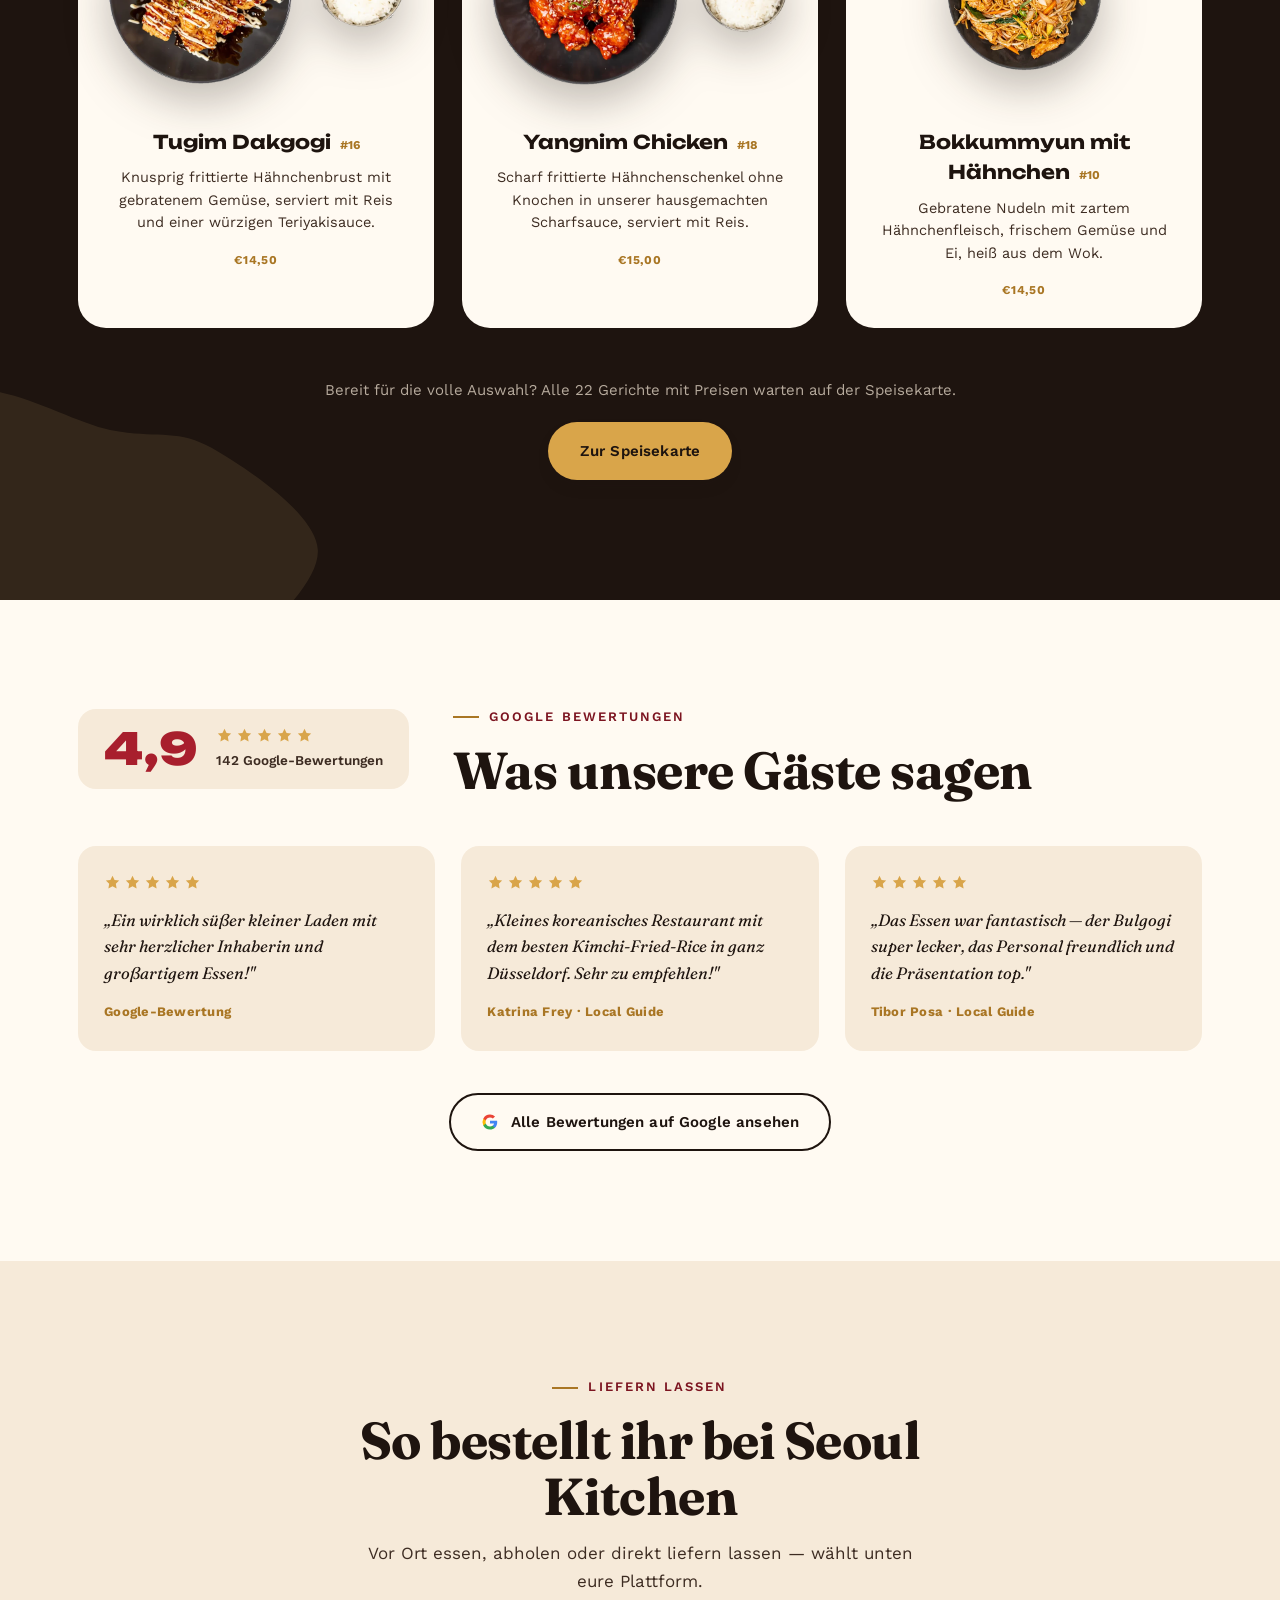
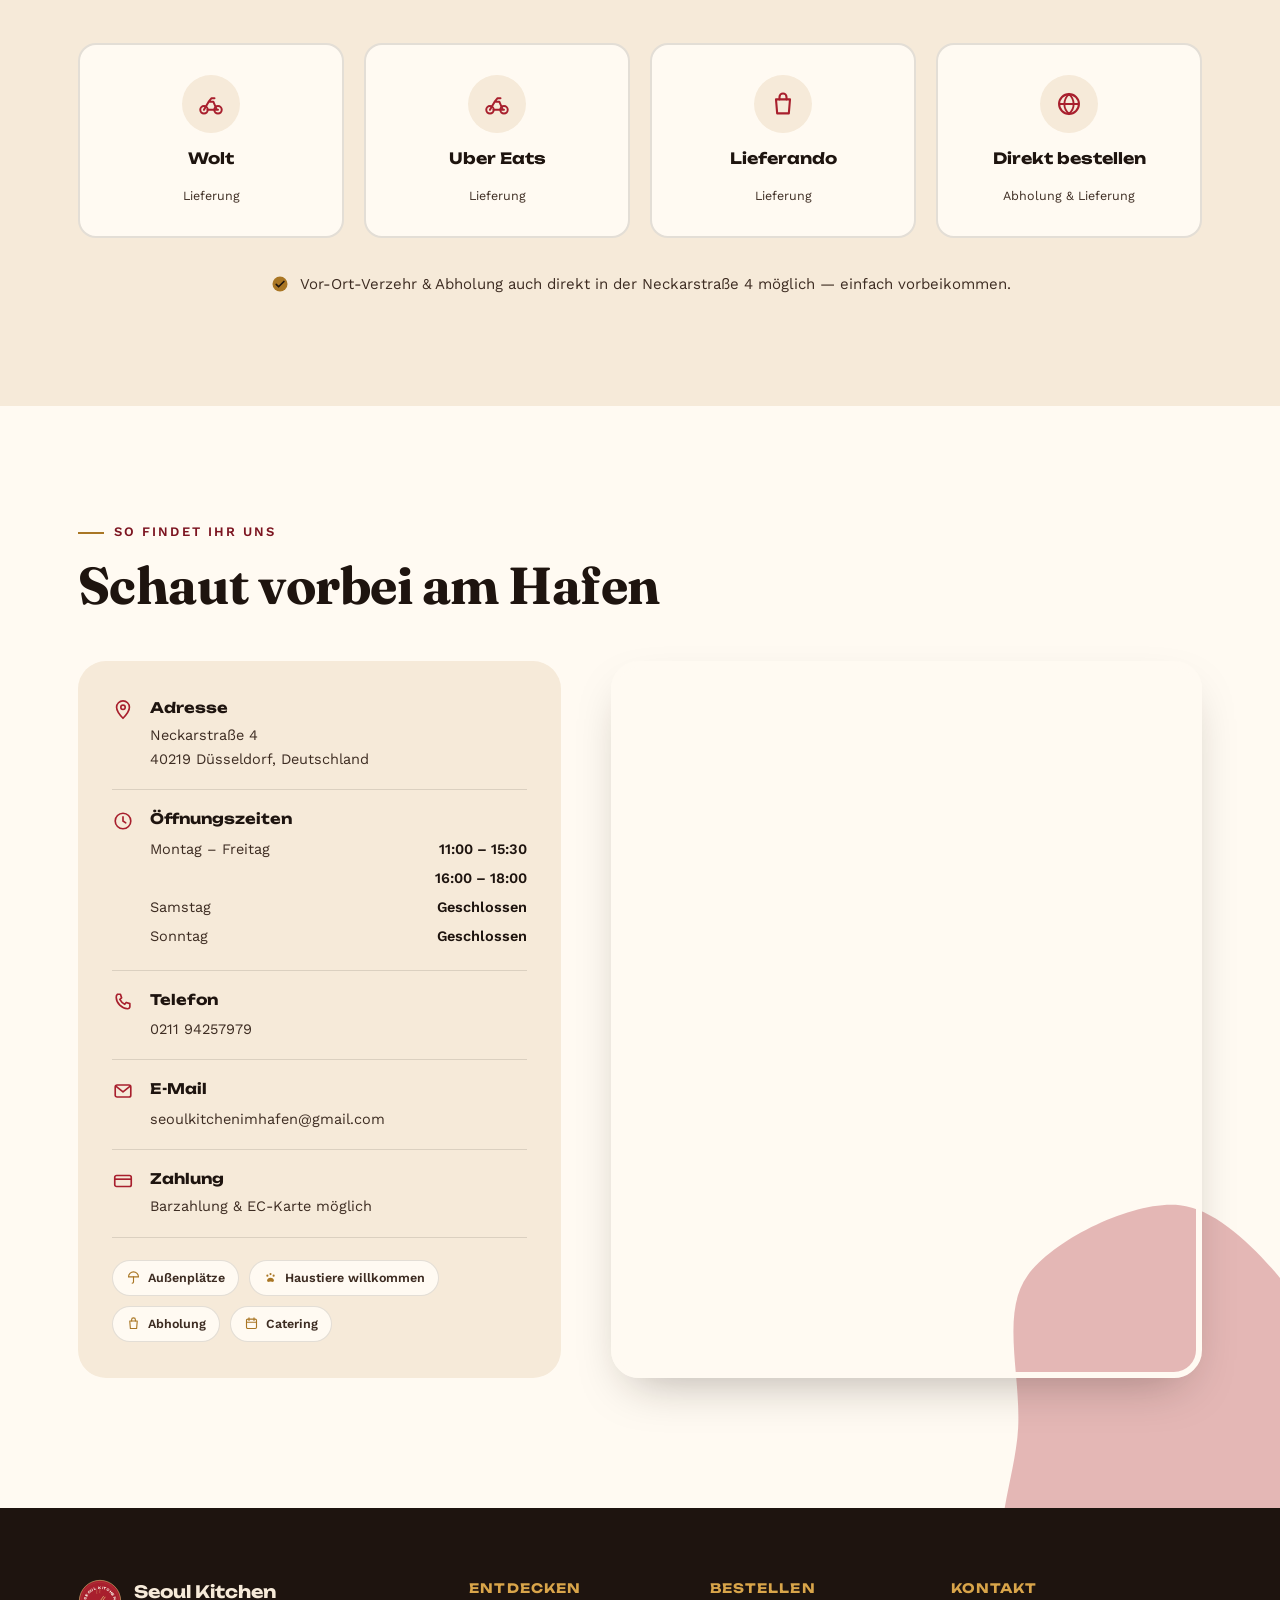
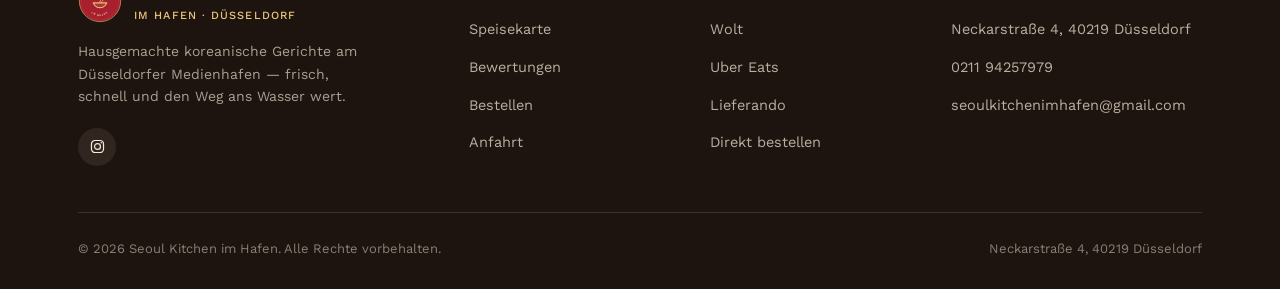
==== commit 573a596e: "Fix clipped Google icon in the Bewertungen CTA button Same root cause as the earlier site-wide icon " ====
--- a/index.html
+++ b/index.html
@@ -240,7 +240,7 @@
 
       <div class="reviews-foot" data-reveal>
         <a href="https://www.google.com/maps/search/?api=1&query=Seoul+Kitchen+im+Hafen+Neckarstra%C3%9Fe+4+D%C3%BCsseldorf" target="_blank" rel="noopener" class="btn btn-outline">
-          <svg style="width:18px;height:18px;"><use href="#icon-google"/></svg>
+          <svg viewBox="0 0 24 24" style="width:18px;height:18px;"><use href="#icon-google"/></svg>
           Alle Bewertungen auf Google ansehen
         </a>
       </div>
